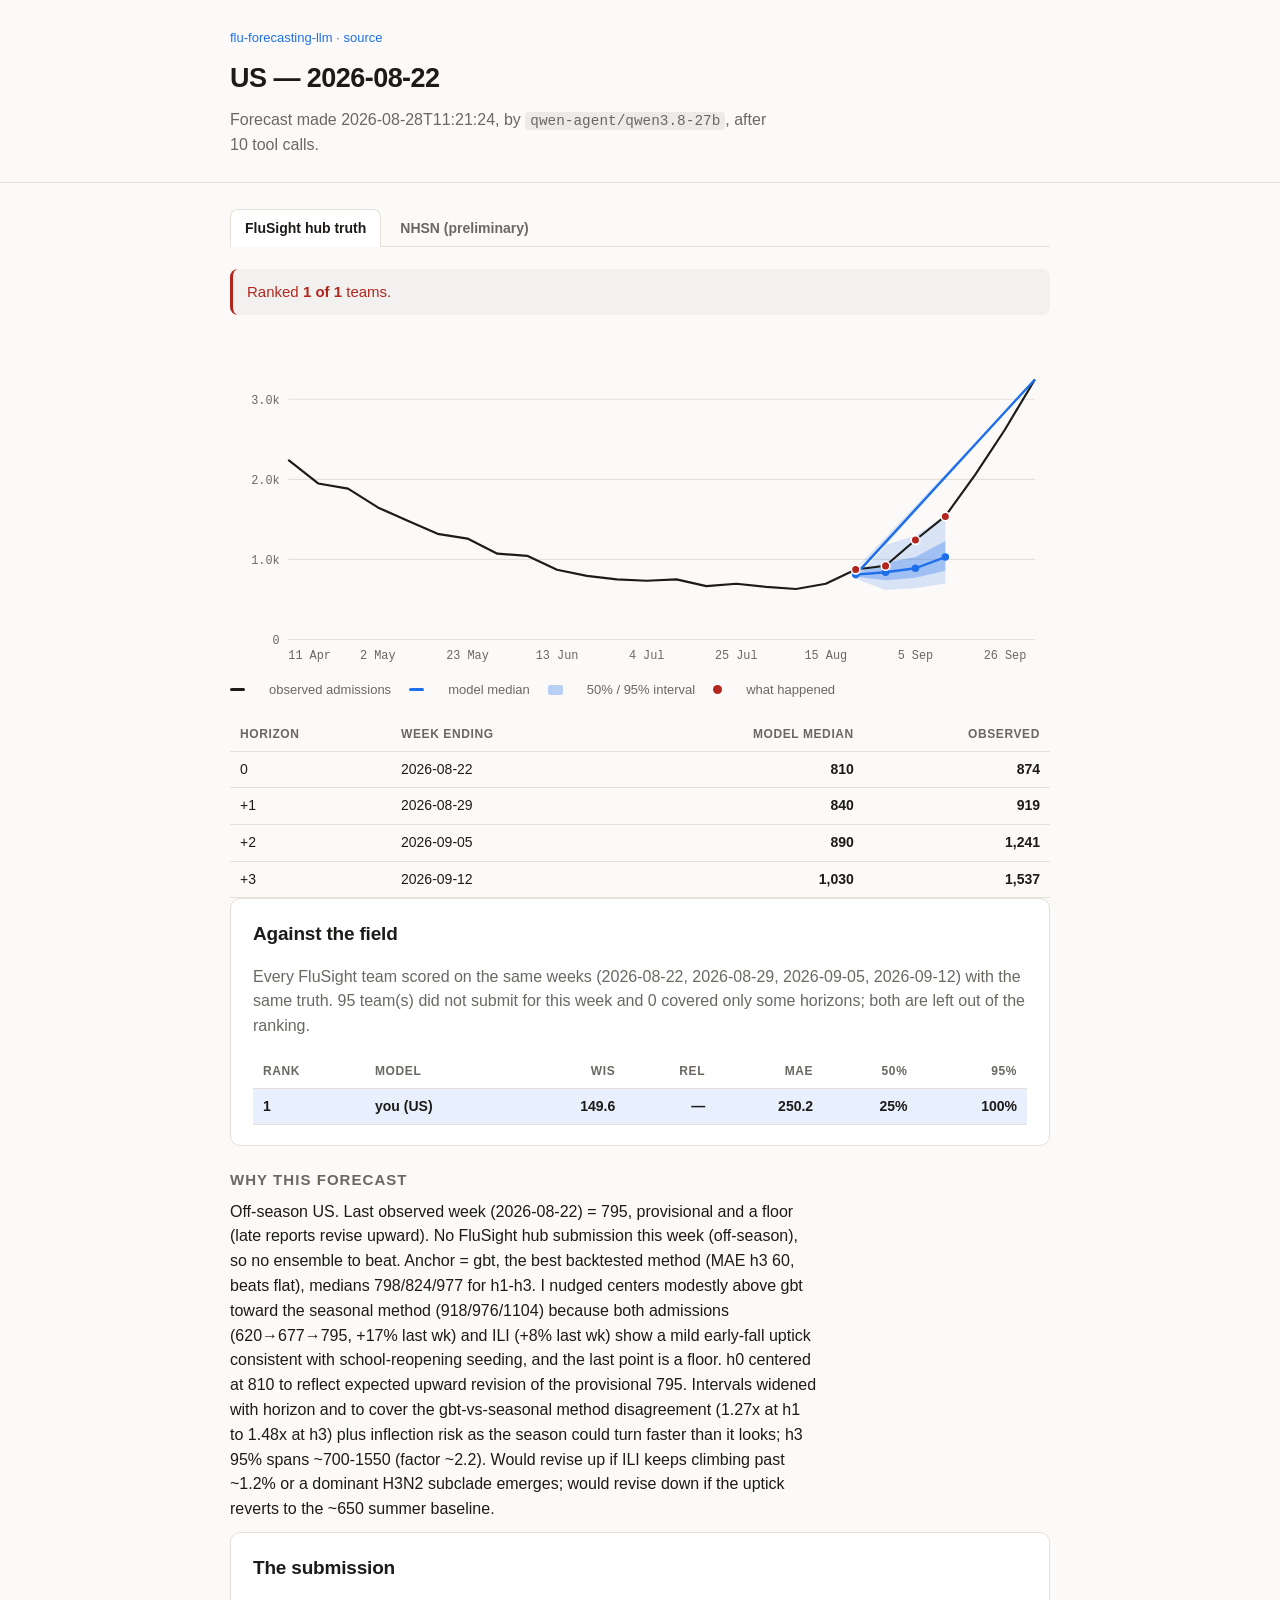
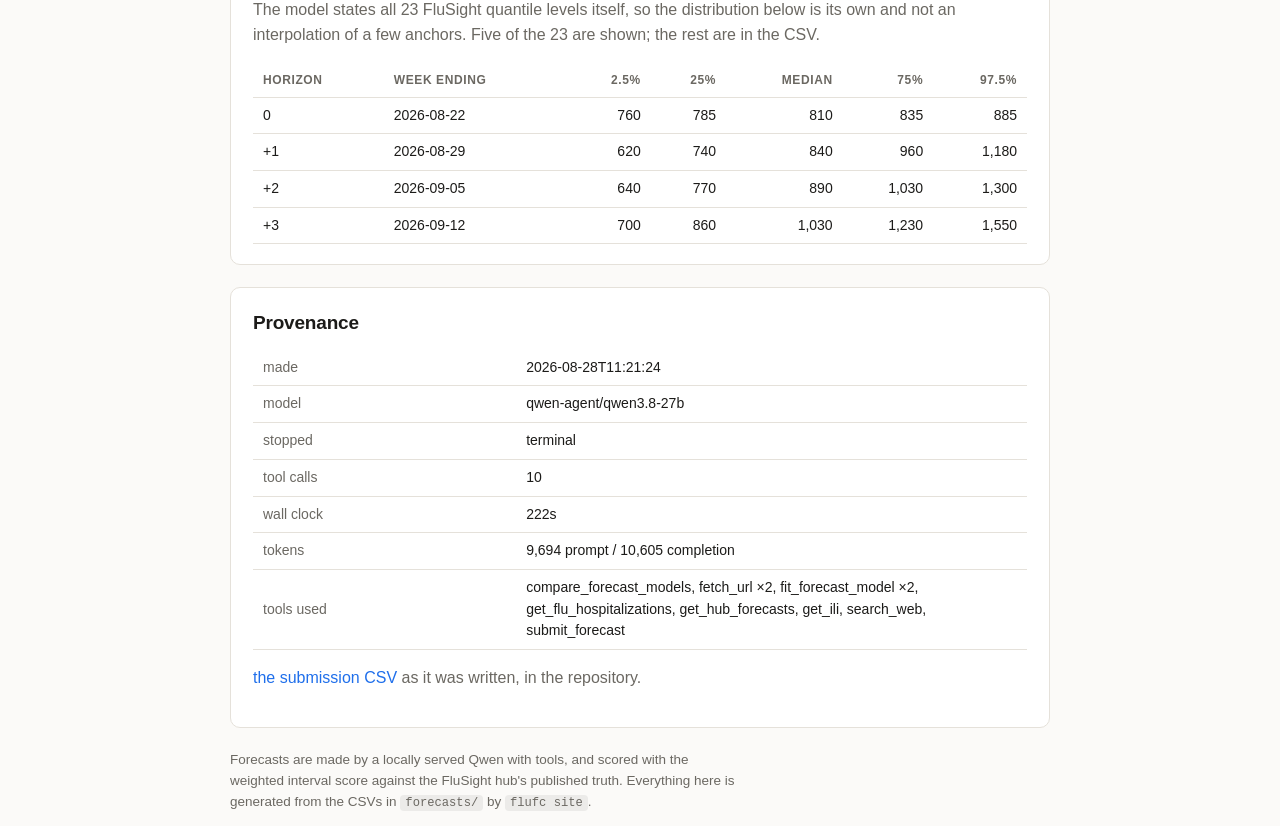
==== docs/f/2026-08-22-US.html @ da2597a7 "site: refresh standings 2026-10-07" ====
<!doctype html>
<html lang="en">
<head>
<meta charset="utf-8">
<meta name="viewport" content="width=device-width, initial-scale=1">
<title>US - 2026-08-22 &middot; flu forecasts</title>
<link rel="stylesheet" href="../style.css">
<script>
document.documentElement.classList.add("js");
document.addEventListener("DOMContentLoaded", function () {
  var KEY = "flufc-source", names = ["hub", "nhsn"];
  function show(name) {
    if (names.indexOf(name) < 0) name = "hub";
    document.querySelectorAll("[data-pane]").forEach(function (el) {
      el.classList.toggle("on", el.dataset.pane === name);
    });
    document.querySelectorAll("[data-tab]").forEach(function (el) {
      var on = el.dataset.tab === name;
      el.classList.toggle("on", on);
      el.setAttribute("aria-selected", on);
    });
    try { localStorage.setItem(KEY, name); } catch (e) {}
    document.querySelectorAll("a[href^='f/'], a[href^='../index.html']")
      .forEach(function (a) { a.hash = name; });
  }
  var saved = null;
  try { saved = localStorage.getItem(KEY); } catch (e) {}
  show(location.hash.slice(1) || saved);
  document.querySelectorAll("[data-tab]").forEach(function (el) {
    el.addEventListener("click", function (ev) {
      ev.preventDefault();
      history.replaceState(null, "", "#" + el.dataset.tab);
      show(el.dataset.tab);
    });
  });
});
</script>
</head>
<body>
<header class="top">
  <div class="wrap">
    <p class="crumb"><a href="../index.html">flu-forecasting-llm</a>
       &middot; <a href="https://github.com/chasehmathis/flu-forecasting-llm">source</a></p>
    <h1>US &mdash; 2026-08-22</h1>
    <p class="lede">Forecast made 2026-08-28T11:21:24, by <code>qwen-agent/qwen3.8-27b</code>, after 10 tool calls.</p>
  </div>
</header>
<main class="wrap">

<nav class="tabs" role="tablist">
  <a class="tab" role="tab" href="#hub" data-tab="hub">FluSight hub truth</a>
  <a class="tab" role="tab" href="#nhsn" data-tab="nhsn">NHSN (preliminary)</a>
</nav>
<div class="pane" id="pane-hub" data-pane="hub"><p class="status bad">Ranked <b>1 of 1</b> teams.</p>
<svg viewBox="0 0 760 320" class="chart" role="img" aria-label="US forecast from 2026-08-22">
<line class="grid" x1="54" y1="286.0" x2="746" y2="286.0"/>
<text class="axis" x="46" y="290.0" text-anchor="end">0</text>
<line class="grid" x1="54" y1="211.7" x2="746" y2="211.7"/>
<text class="axis" x="46" y="215.7" text-anchor="end">1.0k</text>
<line class="grid" x1="54" y1="137.5" x2="746" y2="137.5"/>
<text class="axis" x="46" y="141.5" text-anchor="end">2.0k</text>
<line class="grid" x1="54" y1="63.2" x2="746" y2="63.2"/>
<text class="axis" x="46" y="67.2" text-anchor="end">3.0k</text>
<line class="grid" x1="54" y1="-11.1" x2="746" y2="-11.1"/>
<text class="axis" x="46" y="-7.1" text-anchor="end">4.0k</text>
<text class="axis" x="54.0" y="304.0" text-anchor="start">11 Apr</text>
<text class="axis" x="137.0" y="304.0" text-anchor="middle">2 May</text>
<text class="axis" x="220.1" y="304.0" text-anchor="middle">23 May</text>
<text class="axis" x="303.1" y="304.0" text-anchor="middle">13 Jun</text>
<text class="axis" x="386.2" y="304.0" text-anchor="middle">4 Jul</text>
<text class="axis" x="469.2" y="304.0" text-anchor="middle">25 Jul</text>
<text class="axis" x="552.2" y="304.0" text-anchor="middle">15 Aug</text>
<text class="axis" x="635.3" y="304.0" text-anchor="middle">5 Sep</text>
<text class="axis" x="718.3" y="304.0" text-anchor="middle">26 Sep</text>
<polygon class="band-95" points="746.0,44.9 579.9,220.3 607.6,198.4 635.3,189.5 663.0,170.9 663.0,234.0 635.3,238.5 607.6,240.0 579.9,229.6 746.0,44.9"/>
<polygon class="band-50" points="746.0,44.9 579.9,224.0 607.6,214.7 635.3,209.5 663.0,194.7 663.0,222.1 635.3,228.8 607.6,231.0 579.9,227.7 746.0,44.9"/>
<polyline class="line-history" fill="none" points="54.0,119.5 81.7,141.3 109.4,146.1 137.0,163.5 164.7,175.9 192.4,188.0 220.1,192.4 247.8,206.4 275.4,208.4 303.1,221.3 330.8,227.0 358.5,230.2 386.2,231.5 413.8,230.2 441.5,236.5 469.2,234.3 496.9,237.2 524.6,239.1 552.2,234.3 579.9,221.1 607.6,217.6 635.3,193.7 663.0,171.6 690.6,133.3 718.3,91.3 746.0,44.9"/>
<polyline class="line-median" fill="none" points="746.0,44.9 579.9,225.8 607.6,223.6 635.3,219.9 663.0,209.5"/>
<circle class="dot-median" cx="579.9" cy="225.8" r="3.5"/>
<circle class="dot-median" cx="607.6" cy="223.6" r="3.5"/>
<circle class="dot-median" cx="635.3" cy="219.9" r="3.5"/>
<circle class="dot-median" cx="663.0" cy="209.5" r="3.5"/>
<circle class="dot-observed" cx="579.9" cy="221.1" r="4"/>
<circle class="dot-observed" cx="607.6" cy="217.7" r="4"/>
<circle class="dot-observed" cx="635.3" cy="193.8" r="4"/>
<circle class="dot-observed" cx="663.0" cy="171.9" r="4"/>
</svg>
<p class="legend"><span class="key k-history"></span>observed admissions <span class="key k-median"></span>model median <span class="key k-band"></span>50% / 95% interval <span class="key k-truth"></span>what happened</p>
<div class="scroll"><table class="grid"><thead><tr><th>horizon</th><th>week ending</th><th>model median</th><th>observed</th></tr></thead><tbody><tr><td>0</td><td>2026-08-22</td><td><b>810</b></td><td><b>874</b></td></tr><tr><td>+1</td><td>2026-08-29</td><td><b>840</b></td><td><b>919</b></td></tr><tr><td>+2</td><td>2026-09-05</td><td><b>890</b></td><td><b>1,241</b></td></tr><tr><td>+3</td><td>2026-09-12</td><td><b>1,030</b></td><td><b>1,537</b></td></tr></tbody></table></div>

<section class="card">
  <div class="card-head"><h2>Against the field</h2></div>
  <p class="muted">Every FluSight team scored on the same weeks
     (2026-08-22, 2026-08-29, 2026-09-05, 2026-09-12) with the same truth. 95 team(s) did not submit for this week and 0 covered only some horizons; both are left out of the ranking.</p>
  <div class="scroll"><table class="grid board">
    <thead><tr><th>rank</th><th>model</th><th>WIS</th><th>rel</th>
      <th>MAE</th><th>50%</th><th>95%</th></tr></thead>
    <tbody><tr class="you"><td>1</td><td>you (US)</td><td>149.6</td><td>&mdash;</td><td>250.2</td><td>25%</td><td>100%</td></tr></tbody>
  </table></div>
</section></div>
<div class="pane" id="pane-nhsn" data-pane="nhsn">
<p class="status pending">Testing numbers. Scored against the latest NHSN
   release, published through <b>2026-10-03</b>, which the
   CDC still revises for recent weeks. Out of season there is no FluSight field
   to rank against, so &ldquo;vs. flat&rdquo; is a flat baseline built here
   from the last NHSN week before each reference date &mdash; not
   FluSight-baseline. The hub tab is the official record.</p>
<p class="status good"><b>4 of 4</b> horizons have NHSN data &middot; WIS <b>150.8</b> &middot; <b>0.64x</b> the flat baseline's WIS (better) &middot; 95% interval coverage 100%.</p>
<svg viewBox="0 0 760 320" class="chart" role="img" aria-label="US forecast from 2026-08-22">
<line class="grid" x1="54" y1="286.0" x2="746" y2="286.0"/>
<text class="axis" x="46" y="290.0" text-anchor="end">0</text>
<line class="grid" x1="54" y1="211.7" x2="746" y2="211.7"/>
<text class="axis" x="46" y="215.7" text-anchor="end">1.0k</text>
<line class="grid" x1="54" y1="137.5" x2="746" y2="137.5"/>
<text class="axis" x="46" y="141.5" text-anchor="end">2.0k</text>
<line class="grid" x1="54" y1="63.2" x2="746" y2="63.2"/>
<text class="axis" x="46" y="67.2" text-anchor="end">3.0k</text>
<line class="grid" x1="54" y1="-11.1" x2="746" y2="-11.1"/>
<text class="axis" x="46" y="-7.1" text-anchor="end">4.0k</text>
<text class="axis" x="54.0" y="304.0" text-anchor="start">11 Apr</text>
<text class="axis" x="137.0" y="304.0" text-anchor="middle">2 May</text>
<text class="axis" x="220.1" y="304.0" text-anchor="middle">23 May</text>
<text class="axis" x="303.1" y="304.0" text-anchor="middle">13 Jun</text>
<text class="axis" x="386.2" y="304.0" text-anchor="middle">4 Jul</text>
<text class="axis" x="469.2" y="304.0" text-anchor="middle">25 Jul</text>
<text class="axis" x="552.2" y="304.0" text-anchor="middle">15 Aug</text>
<text class="axis" x="635.3" y="304.0" text-anchor="middle">5 Sep</text>
<text class="axis" x="718.3" y="304.0" text-anchor="middle">26 Sep</text>
<polygon class="band-95" points="746.0,44.9 579.9,220.3 607.6,198.4 635.3,189.5 663.0,170.9 663.0,234.0 635.3,238.5 607.6,240.0 579.9,229.6 746.0,44.9"/>
<polygon class="band-50" points="746.0,44.9 579.9,224.0 607.6,214.7 635.3,209.5 663.0,194.7 663.0,222.1 635.3,228.8 607.6,231.0 579.9,227.7 746.0,44.9"/>
<polyline class="line-history" fill="none" points="54.0,119.5 81.7,141.3 109.4,146.1 137.0,163.5 164.7,175.9 192.4,188.0 220.1,192.4 247.8,206.4 275.4,208.4 303.1,221.3 330.8,227.0 358.5,230.2 386.2,231.5 413.8,230.2 441.5,236.5 469.2,234.3 496.9,237.2 524.6,239.1 552.2,234.3 579.9,221.1 607.6,217.6 635.3,193.7 663.0,171.6 690.6,133.3 718.3,91.3 746.0,44.9"/>
<polyline class="line-median" fill="none" points="746.0,44.9 579.9,225.8 607.6,223.6 635.3,219.9 663.0,209.5"/>
<circle class="dot-median" cx="579.9" cy="225.8" r="3.5"/>
<circle class="dot-median" cx="607.6" cy="223.6" r="3.5"/>
<circle class="dot-median" cx="635.3" cy="219.9" r="3.5"/>
<circle class="dot-median" cx="663.0" cy="209.5" r="3.5"/>
<circle class="dot-observed" cx="579.9" cy="221.1" r="4"/>
<circle class="dot-observed" cx="607.6" cy="217.6" r="4"/>
<circle class="dot-observed" cx="635.3" cy="193.7" r="4"/>
<circle class="dot-observed" cx="663.0" cy="171.6" r="4"/>
</svg>
<p class="legend"><span class="key k-history"></span>observed admissions <span class="key k-median"></span>model median <span class="key k-band"></span>50% / 95% interval <span class="key k-truth"></span>what happened</p>
<div class="scroll"><table class="grid"><thead><tr><th>horizon</th><th>week ending</th><th>model median</th><th>NHSN</th><th>WIS</th><th>abs error</th><th>in 50%</th><th>in 95%</th></tr></thead><tbody><tr><td>0</td><td>2026-08-22</td><td><b>810</b></td><td><b>874</b></td><td>38.3</td><td>64</td><td><span class="bad">no</span></td><td><span class="good">yes</span></td></tr><tr><td>+1</td><td>2026-08-29</td><td><b>840</b></td><td><b>921</b></td><td>46.3</td><td>81</td><td><span class="good">yes</span></td><td><span class="good">yes</span></td></tr><tr><td>+2</td><td>2026-09-05</td><td><b>890</b></td><td><b>1,243</b></td><td>208.5</td><td>353</td><td><span class="bad">no</span></td><td><span class="good">yes</span></td></tr><tr><td>+3</td><td>2026-09-12</td><td><b>1,030</b></td><td><b>1,540</b></td><td>310.2</td><td>510</td><td><span class="bad">no</span></td><td><span class="good">yes</span></td></tr></tbody></table></div></div>
<div class="why"><h3>Why this forecast</h3><p>Off-season US. Last observed week (2026-08-22) = 795, provisional and a floor (late reports revise upward). No FluSight hub submission this week (off-season), so no ensemble to beat. Anchor = gbt, the best backtested method (MAE h3 60, beats flat), medians 798/824/977 for h1-h3. I nudged centers modestly above gbt toward the seasonal method (918/976/1104) because both admissions (620→677→795, +17% last wk) and ILI (+8% last wk) show a mild early-fall uptick consistent with school-reopening seeding, and the last point is a floor. h0 centered at 810 to reflect expected upward revision of the provisional 795. Intervals widened with horizon and to cover the gbt-vs-seasonal method disagreement (1.27x at h1 to 1.48x at h3) plus inflection risk as the season could turn faster than it looks; h3 95% spans ~700-1550 (factor ~2.2). Would revise up if ILI keeps climbing past ~1.2% or a dominant H3N2 subclade emerges; would revise down if the uptick reverts to the ~650 summer baseline.</p></div>

<section class="card">
  <div class="card-head"><h2>The submission</h2></div>
  <p class="muted">The model states all 23 FluSight quantile levels itself, so
     the distribution below is its own and not an interpolation of a few
     anchors. Five of the 23 are shown; the rest are in the CSV.</p>
  <div class="scroll"><table class="grid">
    <thead><tr><th>horizon</th><th>week ending</th><th>2.5%</th><th>25%</th><th>median</th><th>75%</th><th>97.5%</th></tr></thead><tbody><tr><td>0</td><td>2026-08-22</td><td>760</td><td>785</td><td>810</td><td>835</td><td>885</td></tr><tr><td>+1</td><td>2026-08-29</td><td>620</td><td>740</td><td>840</td><td>960</td><td>1,180</td></tr><tr><td>+2</td><td>2026-09-05</td><td>640</td><td>770</td><td>890</td><td>1,030</td><td>1,300</td></tr><tr><td>+3</td><td>2026-09-12</td><td>700</td><td>860</td><td>1,030</td><td>1,230</td><td>1,550</td></tr></tbody>
  </table></div>
</section>

<section class="card">
  <div class="card-head"><h2>Provenance</h2></div>
  <table class="grid meta"><tbody><tr><th>made</th><td>2026-08-28T11:21:24</td></tr><tr><th>model</th><td>qwen-agent/qwen3.8-27b</td></tr><tr><th>stopped</th><td>terminal</td></tr><tr><th>tool calls</th><td>10</td></tr><tr><th>wall clock</th><td>222s</td></tr><tr><th>tokens</th><td>9,694 prompt / 10,605 completion</td></tr><tr><th>tools used</th><td>compare_forecast_models, fetch_url &times;2, fit_forecast_model &times;2, get_flu_hospitalizations, get_hub_forecasts, get_ili, search_web, submit_forecast</td></tr></tbody></table>
  <p class="muted"><a href="https://github.com/chasehmathis/flu-forecasting-llm/blob/main/forecasts/2026-08-22/US.csv">the submission CSV</a> as it was
     written, in the repository.</p>
</section>
</main>
<footer class="wrap">
  <p class="muted">Forecasts are made by a locally served Qwen with tools, and
     scored with the weighted interval score against the FluSight hub's
     published truth. Everything here is generated from the CSVs in
     <code>forecasts/</code> by <code>flufc site</code>.</p>
</footer>
</body>
</html>
---- docs/style.css ----
:root {
  --bg: #fbfaf8; --panel: #ffffff; --ink: #1c1b19; --muted: #6b6862;
  --line: #e5e1da; --accent: #1f6feb; --band: rgba(31,111,235,0.16);
  --band-in: rgba(31,111,235,0.30); --good: #17794b; --bad: #b3261e;
  --other0: #b06f00; --other1: #7a56c2;
}
@media (prefers-color-scheme: dark) {
  :root {
    --bg: #14151a; --panel: #1c1e25; --ink: #e9e7e2; --muted: #9b978f;
    --line: #2d3038; --accent: #6aa3ff; --band: rgba(106,163,255,0.18);
    --band-in: rgba(106,163,255,0.34); --good: #4ec98a; --bad: #ff8a80;
    --other0: #e0a33c; --other1: #b39ce8;
  }
}
* { box-sizing: border-box; }
body {
  margin: 0; background: var(--bg); color: var(--ink);
  font: 16px/1.55 -apple-system, BlinkMacSystemFont, "Segoe UI", Inter,
        "Helvetica Neue", Arial, sans-serif;
  -webkit-font-smoothing: antialiased;
}
.wrap { max-width: 860px; margin: 0 auto; padding: 0 20px; }
.top { border-bottom: 1px solid var(--line); padding: 28px 0 24px;
       margin-bottom: 26px; }
.crumb { margin: 0 0 10px; font-size: 13px; color: var(--muted); }
a { color: var(--accent); text-decoration: none; }
a:hover { text-decoration: underline; }
h1 { margin: 0 0 8px; font-size: 27px; letter-spacing: -0.02em; }
h2 { margin: 0; font-size: 19px; letter-spacing: -0.01em; }
h3 { margin: 22px 0 8px; font-size: 15px; text-transform: uppercase;
     letter-spacing: 0.07em; color: var(--muted); }
.lede { margin: 0; color: var(--muted); max-width: 62ch; }
.card {
  background: var(--panel); border: 1px solid var(--line); border-radius: 10px;
  padding: 20px 22px; margin-bottom: 22px;
}
.card-head { display: flex; align-items: baseline; justify-content: space-between;
             gap: 12px; margin-bottom: 12px; }
.card-head .muted { font-weight: 400; font-size: 15px; }
.more { font-size: 14px; white-space: nowrap; }
.tag { font-size: 11px; font-weight: 600; text-transform: uppercase;
       letter-spacing: 0.07em; color: var(--muted); border: 1px solid var(--line);
       border-radius: 999px; padding: 2px 9px; vertical-align: 2px;
       white-space: nowrap; }
.muted { color: var(--muted); }
.good { color: var(--good); }
.bad { color: var(--bad); }
.status {
  margin: 0 0 16px; padding: 11px 14px; border-radius: 8px;
  border-left: 3px solid var(--muted); background: rgba(127,127,127,0.07);
  font-size: 15px;
}
.status.good { border-left-color: var(--good); }
.status.bad { border-left-color: var(--bad); }
.status.pending { border-left-color: var(--muted); }
.strip {
  display: grid; grid-template-columns: repeat(auto-fit, minmax(128px, 1fr));
  gap: 1px; background: var(--line); border: 1px solid var(--line);
  border-radius: 10px; overflow: hidden; margin-bottom: 22px;
}
.stat { background: var(--panel); padding: 14px 16px; }
.stat b { display: block; font-size: 22px; letter-spacing: -0.02em; }
.stat span { font-size: 12.5px; color: var(--muted); }
.chart { width: 100%; height: auto; display: block; margin: 6px 0 4px; }
.grid, .grid-strong { stroke: var(--line); stroke-width: 1; }
.grid-strong { stroke: var(--muted); stroke-dasharray: 3 3; }
.axis { fill: var(--muted); font-size: 11px;
        font-family: ui-monospace, SFMono-Regular, Menlo, monospace; }
.band-95 { fill: var(--band); }
.band-50 { fill: var(--band-in); }
.line-history { fill: none; stroke: var(--ink); stroke-width: 2;
                stroke-linejoin: round; }
.line-median { fill: none; stroke: var(--accent); stroke-width: 2.2;
               stroke-linejoin: round; }
.dot-median { fill: var(--accent); }
.dot-observed { fill: var(--bad); stroke: var(--panel); stroke-width: 1.5; }
.line-other { fill: none; stroke-width: 1.8; stroke-dasharray: 5 4; }
.other-0 { stroke: var(--other0); }
.other-1 { stroke: var(--other1); }
.bar-good { fill: var(--good); }
.bar-bad { fill: var(--bad); }
.legend { display: flex; flex-wrap: wrap; gap: 4px 18px; font-size: 13px;
          color: var(--muted); margin: 2px 0 18px; align-items: center; }
.key { display: inline-block; width: 15px; height: 3px; margin-right: 6px;
       vertical-align: middle; border-radius: 2px; }
.k-history { background: var(--ink); }
.k-median { background: var(--accent); }
.k-band { background: var(--band-in); height: 10px; border-radius: 2px; }
.k-truth { background: var(--bad); height: 9px; width: 9px;
           border-radius: 50%; }
.k-other.other-0 { background: var(--other0); }
.k-other.other-1 { background: var(--other1); }
.scroll { overflow-x: auto; margin: 4px -4px 0; padding: 0 4px; }
table.grid { border-collapse: collapse; width: 100%; font-size: 14px;
             font-variant-numeric: tabular-nums; }
table.grid th, table.grid td { text-align: right; padding: 7px 10px;
                               border-bottom: 1px solid var(--line);
                               white-space: nowrap; }
table.grid th:first-child, table.grid td:first-child,
table.grid th:nth-child(2), table.grid td:nth-child(2) { text-align: left; }
table.grid thead th { font-size: 12px; text-transform: uppercase;
                      letter-spacing: 0.05em; color: var(--muted);
                      font-weight: 600; }
table.board tbody tr.you { background: rgba(31,111,235,0.10);
                           font-weight: 600; }
table.board tbody tr.hub td { color: var(--muted); }
table.meta th { text-align: left; color: var(--muted); font-weight: 500;
                width: 34%; }
table.meta td { text-align: left; white-space: normal; }
.why p { margin: 0 0 10px; max-width: 66ch; }
.note p { max-width: 68ch; font-size: 15px; }
code { font-family: ui-monospace, SFMono-Regular, Menlo, monospace;
       font-size: 0.9em; background: rgba(127,127,127,0.12);
       padding: 1px 5px; border-radius: 4px; }
footer { padding: 8px 20px 48px; }
footer p { max-width: 68ch; font-size: 13.5px; }
.tabs { display: flex; gap: 4px; border-bottom: 1px solid var(--line);
        margin: 0 0 22px; }
.tab { padding: 8px 14px; border: 1px solid transparent; border-bottom: 0;
       border-radius: 8px 8px 0 0; color: var(--muted); font-size: 14px;
       font-weight: 600; margin-bottom: -1px; }
.tab:hover { text-decoration: none; color: var(--ink); }
.tab.on { background: var(--panel); border-color: var(--line);
          color: var(--ink); }
html:not(.js) .tabs { display: none; }
html.js .pane:not(.on) { display: none; }
@media (max-width: 620px) {
  .card { padding: 16px; } h1 { font-size: 23px; }
  .card-head { flex-direction: column; gap: 4px; }
}
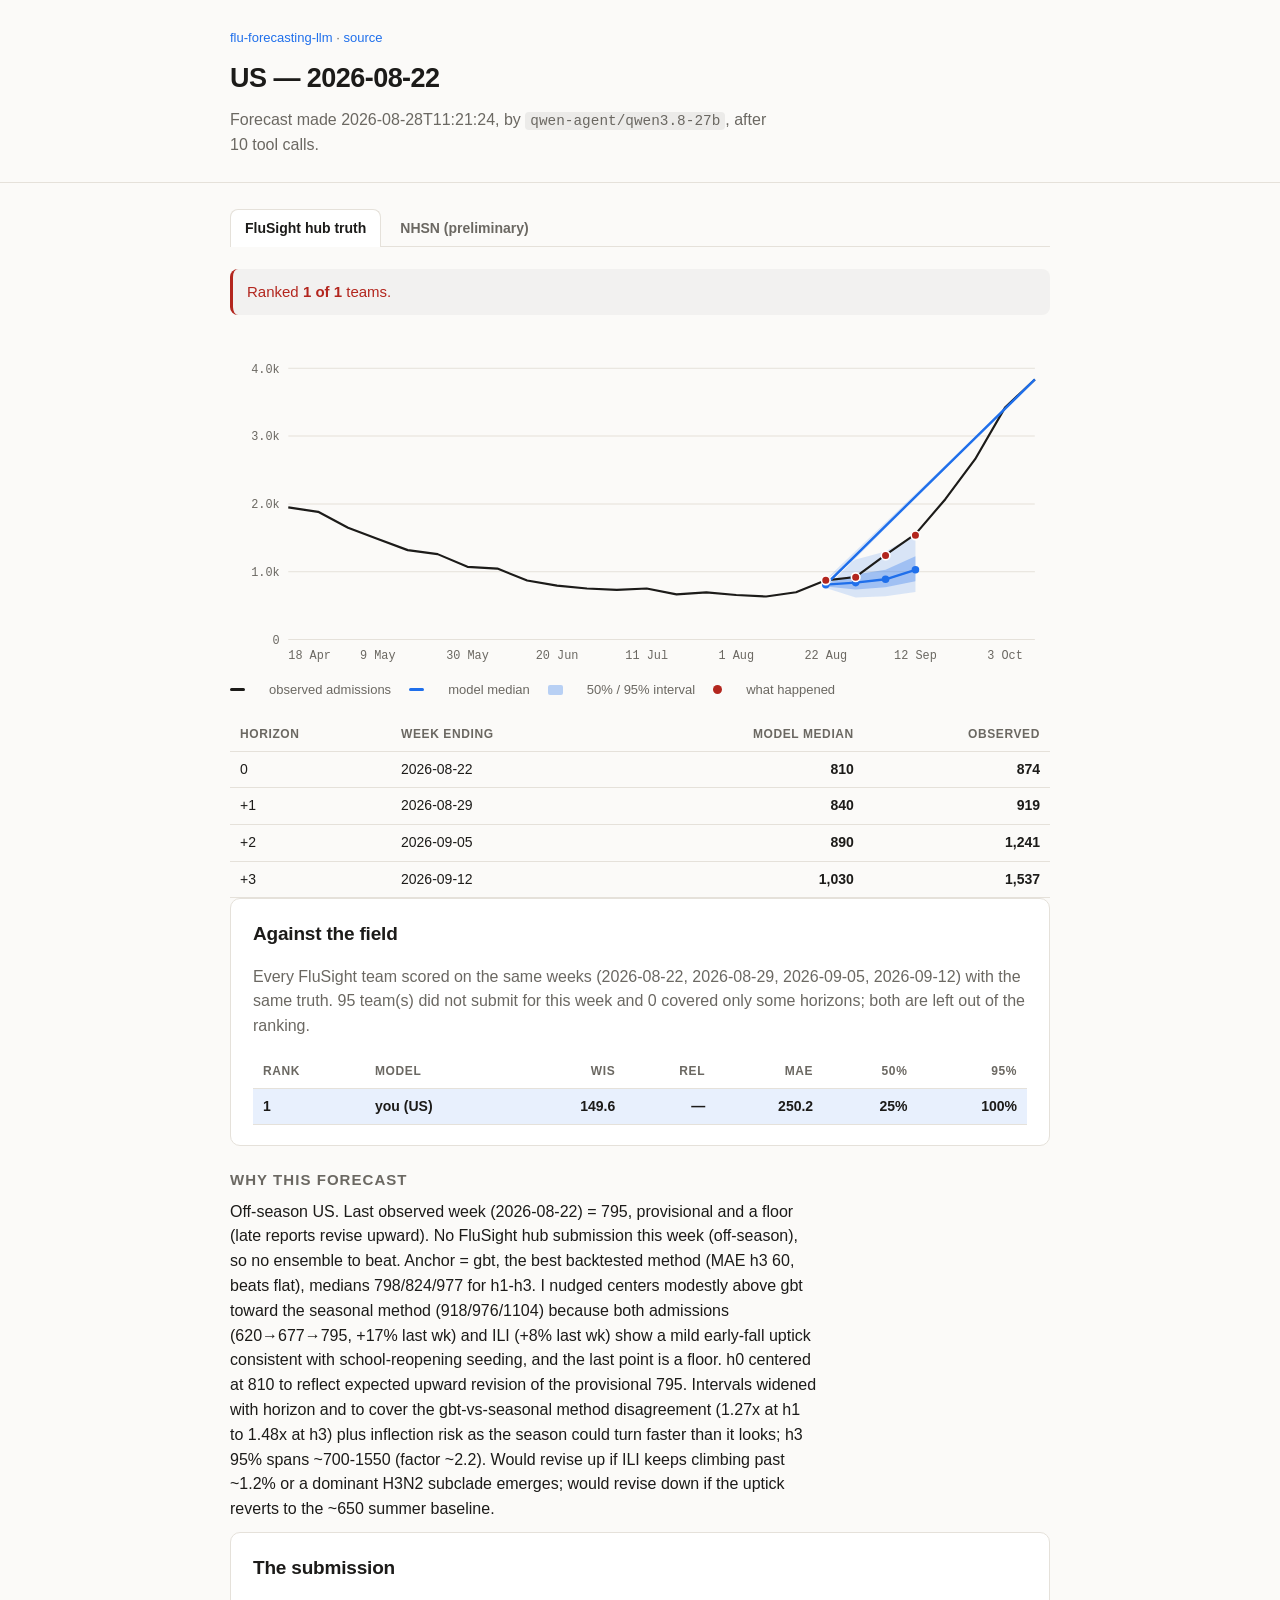
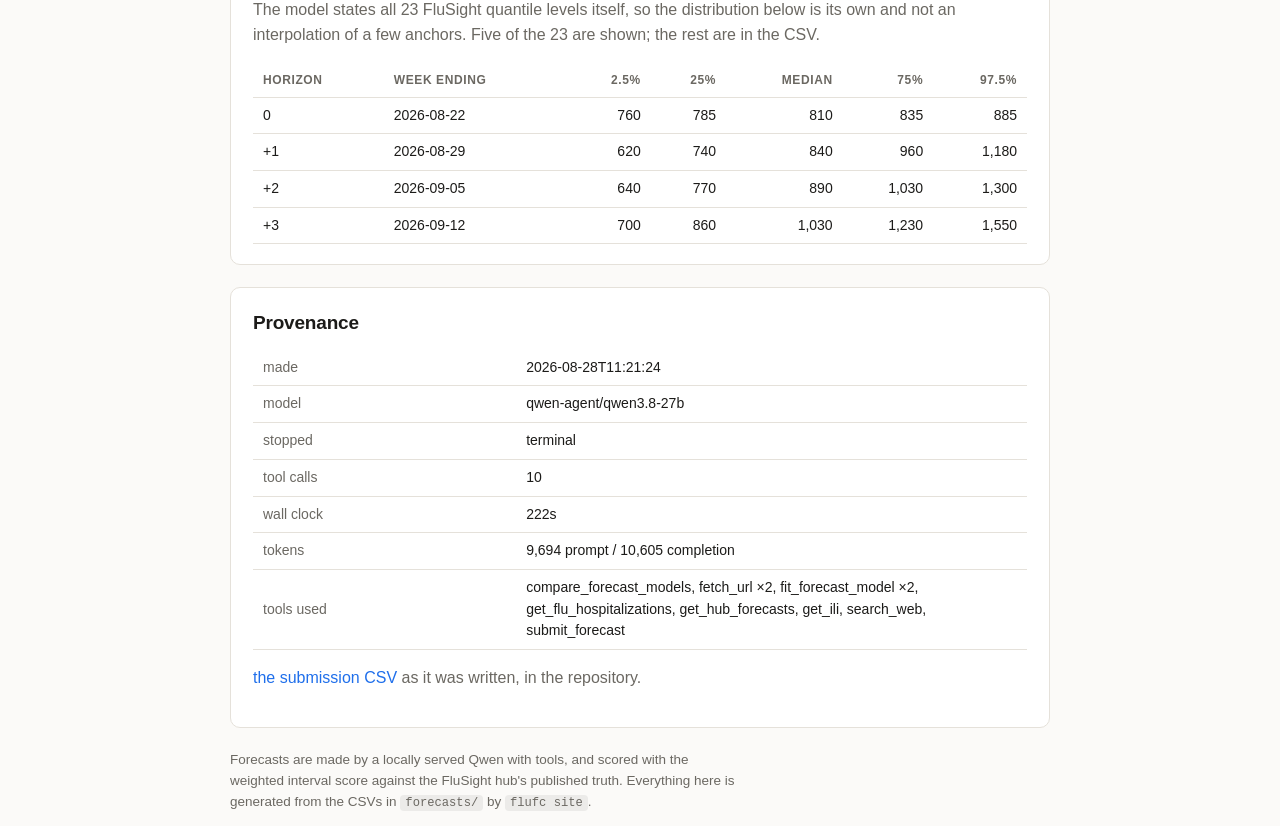
==== commit 2871c649: "forecasts: site rebuild Made by scripts/weekly.sh on gandalf at 20261014-080001." ====
--- a/docs/f/2026-08-22-US.html
+++ b/docs/f/2026-08-22-US.html
@@ -55,35 +55,35 @@
 <svg viewBox="0 0 760 320" class="chart" role="img" aria-label="US forecast from 2026-08-22">
 <line class="grid" x1="54" y1="286.0" x2="746" y2="286.0"/>
 <text class="axis" x="46" y="290.0" text-anchor="end">0</text>
-<line class="grid" x1="54" y1="211.7" x2="746" y2="211.7"/>
-<text class="axis" x="46" y="215.7" text-anchor="end">1.0k</text>
-<line class="grid" x1="54" y1="137.5" x2="746" y2="137.5"/>
-<text class="axis" x="46" y="141.5" text-anchor="end">2.0k</text>
-<line class="grid" x1="54" y1="63.2" x2="746" y2="63.2"/>
-<text class="axis" x="46" y="67.2" text-anchor="end">3.0k</text>
-<line class="grid" x1="54" y1="-11.1" x2="746" y2="-11.1"/>
-<text class="axis" x="46" y="-7.1" text-anchor="end">4.0k</text>
-<text class="axis" x="54.0" y="304.0" text-anchor="start">11 Apr</text>
-<text class="axis" x="137.0" y="304.0" text-anchor="middle">2 May</text>
-<text class="axis" x="220.1" y="304.0" text-anchor="middle">23 May</text>
-<text class="axis" x="303.1" y="304.0" text-anchor="middle">13 Jun</text>
-<text class="axis" x="386.2" y="304.0" text-anchor="middle">4 Jul</text>
-<text class="axis" x="469.2" y="304.0" text-anchor="middle">25 Jul</text>
-<text class="axis" x="552.2" y="304.0" text-anchor="middle">15 Aug</text>
-<text class="axis" x="635.3" y="304.0" text-anchor="middle">5 Sep</text>
-<text class="axis" x="718.3" y="304.0" text-anchor="middle">26 Sep</text>
-<polygon class="band-95" points="746.0,44.9 579.9,220.3 607.6,198.4 635.3,189.5 663.0,170.9 663.0,234.0 635.3,238.5 607.6,240.0 579.9,229.6 746.0,44.9"/>
-<polygon class="band-50" points="746.0,44.9 579.9,224.0 607.6,214.7 635.3,209.5 663.0,194.7 663.0,222.1 635.3,228.8 607.6,231.0 579.9,227.7 746.0,44.9"/>
-<polyline class="line-history" fill="none" points="54.0,119.5 81.7,141.3 109.4,146.1 137.0,163.5 164.7,175.9 192.4,188.0 220.1,192.4 247.8,206.4 275.4,208.4 303.1,221.3 330.8,227.0 358.5,230.2 386.2,231.5 413.8,230.2 441.5,236.5 469.2,234.3 496.9,237.2 524.6,239.1 552.2,234.3 579.9,221.1 607.6,217.6 635.3,193.7 663.0,171.6 690.6,133.3 718.3,91.3 746.0,44.9"/>
-<polyline class="line-median" fill="none" points="746.0,44.9 579.9,225.8 607.6,223.6 635.3,219.9 663.0,209.5"/>
-<circle class="dot-median" cx="579.9" cy="225.8" r="3.5"/>
-<circle class="dot-median" cx="607.6" cy="223.6" r="3.5"/>
-<circle class="dot-median" cx="635.3" cy="219.9" r="3.5"/>
-<circle class="dot-median" cx="663.0" cy="209.5" r="3.5"/>
-<circle class="dot-observed" cx="579.9" cy="221.1" r="4"/>
-<circle class="dot-observed" cx="607.6" cy="217.7" r="4"/>
-<circle class="dot-observed" cx="635.3" cy="193.8" r="4"/>
-<circle class="dot-observed" cx="663.0" cy="171.9" r="4"/>
+<line class="grid" x1="54" y1="223.1" x2="746" y2="223.1"/>
+<text class="axis" x="46" y="227.1" text-anchor="end">1.0k</text>
+<line class="grid" x1="54" y1="160.3" x2="746" y2="160.3"/>
+<text class="axis" x="46" y="164.3" text-anchor="end">2.0k</text>
+<line class="grid" x1="54" y1="97.4" x2="746" y2="97.4"/>
+<text class="axis" x="46" y="101.4" text-anchor="end">3.0k</text>
+<line class="grid" x1="54" y1="34.6" x2="746" y2="34.6"/>
+<text class="axis" x="46" y="38.6" text-anchor="end">4.0k</text>
+<text class="axis" x="54.0" y="304.0" text-anchor="start">18 Apr</text>
+<text class="axis" x="137.0" y="304.0" text-anchor="middle">9 May</text>
+<text class="axis" x="220.1" y="304.0" text-anchor="middle">30 May</text>
+<text class="axis" x="303.1" y="304.0" text-anchor="middle">20 Jun</text>
+<text class="axis" x="386.2" y="304.0" text-anchor="middle">11 Jul</text>
+<text class="axis" x="469.2" y="304.0" text-anchor="middle">1 Aug</text>
+<text class="axis" x="552.2" y="304.0" text-anchor="middle">22 Aug</text>
+<text class="axis" x="635.3" y="304.0" text-anchor="middle">12 Sep</text>
+<text class="axis" x="718.3" y="304.0" text-anchor="middle">3 Oct</text>
+<polygon class="band-95" points="746.0,44.9 552.2,230.4 579.9,211.8 607.6,204.3 635.3,188.6 635.3,242.0 607.6,245.8 579.9,247.0 552.2,238.2 746.0,44.9"/>
+<polygon class="band-50" points="746.0,44.9 552.2,233.5 579.9,225.7 607.6,221.3 635.3,208.7 635.3,231.9 607.6,237.6 579.9,239.5 552.2,236.7 746.0,44.9"/>
+<polyline class="line-history" fill="none" points="54.0,163.5 81.7,167.6 109.4,182.3 137.0,192.8 164.7,203.1 192.4,206.8 220.1,218.6 247.8,220.2 275.4,231.2 303.1,236.0 330.8,238.7 358.5,239.9 386.2,238.7 413.8,244.1 441.5,242.2 469.2,244.7 496.9,246.1 524.6,242.1 552.2,231.1 579.9,228.0 607.6,207.6 635.3,188.3 663.0,155.9 690.6,118.8 718.3,71.0 746.0,44.9"/>
+<polyline class="line-median" fill="none" points="746.0,44.9 552.2,235.1 579.9,233.2 607.6,230.1 635.3,221.3"/>
+<circle class="dot-median" cx="552.2" cy="235.1" r="3.5"/>
+<circle class="dot-median" cx="579.9" cy="233.2" r="3.5"/>
+<circle class="dot-median" cx="607.6" cy="230.1" r="3.5"/>
+<circle class="dot-median" cx="635.3" cy="221.3" r="3.5"/>
+<circle class="dot-observed" cx="552.2" cy="231.1" r="4"/>
+<circle class="dot-observed" cx="579.9" cy="228.2" r="4"/>
+<circle class="dot-observed" cx="607.6" cy="208.0" r="4"/>
+<circle class="dot-observed" cx="635.3" cy="189.4" r="4"/>
 </svg>
 <p class="legend"><span class="key k-history"></span>observed admissions <span class="key k-median"></span>model median <span class="key k-band"></span>50% / 95% interval <span class="key k-truth"></span>what happened</p>
 <div class="scroll"><table class="grid"><thead><tr><th>horizon</th><th>week ending</th><th>model median</th><th>observed</th></tr></thead><tbody><tr><td>0</td><td>2026-08-22</td><td><b>810</b></td><td><b>874</b></td></tr><tr><td>+1</td><td>2026-08-29</td><td><b>840</b></td><td><b>919</b></td></tr><tr><td>+2</td><td>2026-09-05</td><td><b>890</b></td><td><b>1,241</b></td></tr><tr><td>+3</td><td>2026-09-12</td><td><b>1,030</b></td><td><b>1,537</b></td></tr></tbody></table></div>
@@ -100,47 +100,47 @@
 </section></div>
 <div class="pane" id="pane-nhsn" data-pane="nhsn">
 <p class="status pending">Testing numbers. Scored against the latest NHSN
-   release, published through <b>2026-10-03</b>, which the
+   release, published through <b>2026-10-10</b>, which the
    CDC still revises for recent weeks. Out of season there is no FluSight field
    to rank against, so &ldquo;vs. flat&rdquo; is a flat baseline built here
    from the last NHSN week before each reference date &mdash; not
    FluSight-baseline. The hub tab is the official record.</p>
-<p class="status good"><b>4 of 4</b> horizons have NHSN data &middot; WIS <b>150.8</b> &middot; <b>0.64x</b> the flat baseline's WIS (better) &middot; 95% interval coverage 100%.</p>
+<p class="status good"><b>4 of 4</b> horizons have NHSN data &middot; WIS <b>154.7</b> &middot; <b>0.65x</b> the flat baseline's WIS (better) &middot; 95% interval coverage 75%.</p>
 <svg viewBox="0 0 760 320" class="chart" role="img" aria-label="US forecast from 2026-08-22">
 <line class="grid" x1="54" y1="286.0" x2="746" y2="286.0"/>
 <text class="axis" x="46" y="290.0" text-anchor="end">0</text>
-<line class="grid" x1="54" y1="211.7" x2="746" y2="211.7"/>
-<text class="axis" x="46" y="215.7" text-anchor="end">1.0k</text>
-<line class="grid" x1="54" y1="137.5" x2="746" y2="137.5"/>
-<text class="axis" x="46" y="141.5" text-anchor="end">2.0k</text>
-<line class="grid" x1="54" y1="63.2" x2="746" y2="63.2"/>
-<text class="axis" x="46" y="67.2" text-anchor="end">3.0k</text>
-<line class="grid" x1="54" y1="-11.1" x2="746" y2="-11.1"/>
-<text class="axis" x="46" y="-7.1" text-anchor="end">4.0k</text>
-<text class="axis" x="54.0" y="304.0" text-anchor="start">11 Apr</text>
-<text class="axis" x="137.0" y="304.0" text-anchor="middle">2 May</text>
-<text class="axis" x="220.1" y="304.0" text-anchor="middle">23 May</text>
-<text class="axis" x="303.1" y="304.0" text-anchor="middle">13 Jun</text>
-<text class="axis" x="386.2" y="304.0" text-anchor="middle">4 Jul</text>
-<text class="axis" x="469.2" y="304.0" text-anchor="middle">25 Jul</text>
-<text class="axis" x="552.2" y="304.0" text-anchor="middle">15 Aug</text>
-<text class="axis" x="635.3" y="304.0" text-anchor="middle">5 Sep</text>
-<text class="axis" x="718.3" y="304.0" text-anchor="middle">26 Sep</text>
-<polygon class="band-95" points="746.0,44.9 579.9,220.3 607.6,198.4 635.3,189.5 663.0,170.9 663.0,234.0 635.3,238.5 607.6,240.0 579.9,229.6 746.0,44.9"/>
-<polygon class="band-50" points="746.0,44.9 579.9,224.0 607.6,214.7 635.3,209.5 663.0,194.7 663.0,222.1 635.3,228.8 607.6,231.0 579.9,227.7 746.0,44.9"/>
-<polyline class="line-history" fill="none" points="54.0,119.5 81.7,141.3 109.4,146.1 137.0,163.5 164.7,175.9 192.4,188.0 220.1,192.4 247.8,206.4 275.4,208.4 303.1,221.3 330.8,227.0 358.5,230.2 386.2,231.5 413.8,230.2 441.5,236.5 469.2,234.3 496.9,237.2 524.6,239.1 552.2,234.3 579.9,221.1 607.6,217.6 635.3,193.7 663.0,171.6 690.6,133.3 718.3,91.3 746.0,44.9"/>
-<polyline class="line-median" fill="none" points="746.0,44.9 579.9,225.8 607.6,223.6 635.3,219.9 663.0,209.5"/>
-<circle class="dot-median" cx="579.9" cy="225.8" r="3.5"/>
-<circle class="dot-median" cx="607.6" cy="223.6" r="3.5"/>
-<circle class="dot-median" cx="635.3" cy="219.9" r="3.5"/>
-<circle class="dot-median" cx="663.0" cy="209.5" r="3.5"/>
-<circle class="dot-observed" cx="579.9" cy="221.1" r="4"/>
-<circle class="dot-observed" cx="607.6" cy="217.6" r="4"/>
-<circle class="dot-observed" cx="635.3" cy="193.7" r="4"/>
-<circle class="dot-observed" cx="663.0" cy="171.6" r="4"/>
+<line class="grid" x1="54" y1="223.1" x2="746" y2="223.1"/>
+<text class="axis" x="46" y="227.1" text-anchor="end">1.0k</text>
+<line class="grid" x1="54" y1="160.3" x2="746" y2="160.3"/>
+<text class="axis" x="46" y="164.3" text-anchor="end">2.0k</text>
+<line class="grid" x1="54" y1="97.4" x2="746" y2="97.4"/>
+<text class="axis" x="46" y="101.4" text-anchor="end">3.0k</text>
+<line class="grid" x1="54" y1="34.6" x2="746" y2="34.6"/>
+<text class="axis" x="46" y="38.6" text-anchor="end">4.0k</text>
+<text class="axis" x="54.0" y="304.0" text-anchor="start">18 Apr</text>
+<text class="axis" x="137.0" y="304.0" text-anchor="middle">9 May</text>
+<text class="axis" x="220.1" y="304.0" text-anchor="middle">30 May</text>
+<text class="axis" x="303.1" y="304.0" text-anchor="middle">20 Jun</text>
+<text class="axis" x="386.2" y="304.0" text-anchor="middle">11 Jul</text>
+<text class="axis" x="469.2" y="304.0" text-anchor="middle">1 Aug</text>
+<text class="axis" x="552.2" y="304.0" text-anchor="middle">22 Aug</text>
+<text class="axis" x="635.3" y="304.0" text-anchor="middle">12 Sep</text>
+<text class="axis" x="718.3" y="304.0" text-anchor="middle">3 Oct</text>
+<polygon class="band-95" points="746.0,44.9 552.2,230.4 579.9,211.8 607.6,204.3 635.3,188.6 635.3,242.0 607.6,245.8 579.9,247.0 552.2,238.2 746.0,44.9"/>
+<polygon class="band-50" points="746.0,44.9 552.2,233.5 579.9,225.7 607.6,221.3 635.3,208.7 635.3,231.9 607.6,237.6 579.9,239.5 552.2,236.7 746.0,44.9"/>
+<polyline class="line-history" fill="none" points="54.0,163.5 81.7,167.6 109.4,182.3 137.0,192.8 164.7,203.1 192.4,206.8 220.1,218.6 247.8,220.2 275.4,231.2 303.1,236.0 330.8,238.7 358.5,239.9 386.2,238.7 413.8,244.1 441.5,242.2 469.2,244.7 496.9,246.1 524.6,242.1 552.2,231.1 579.9,228.0 607.6,207.6 635.3,188.3 663.0,155.9 690.6,118.8 718.3,71.0 746.0,44.9"/>
+<polyline class="line-median" fill="none" points="746.0,44.9 552.2,235.1 579.9,233.2 607.6,230.1 635.3,221.3"/>
+<circle class="dot-median" cx="552.2" cy="235.1" r="3.5"/>
+<circle class="dot-median" cx="579.9" cy="233.2" r="3.5"/>
+<circle class="dot-median" cx="607.6" cy="230.1" r="3.5"/>
+<circle class="dot-median" cx="635.3" cy="221.3" r="3.5"/>
+<circle class="dot-observed" cx="552.2" cy="231.1" r="4"/>
+<circle class="dot-observed" cx="579.9" cy="228.0" r="4"/>
+<circle class="dot-observed" cx="607.6" cy="207.6" r="4"/>
+<circle class="dot-observed" cx="635.3" cy="188.3" r="4"/>
 </svg>
 <p class="legend"><span class="key k-history"></span>observed admissions <span class="key k-median"></span>model median <span class="key k-band"></span>50% / 95% interval <span class="key k-truth"></span>what happened</p>
-<div class="scroll"><table class="grid"><thead><tr><th>horizon</th><th>week ending</th><th>model median</th><th>NHSN</th><th>WIS</th><th>abs error</th><th>in 50%</th><th>in 95%</th></tr></thead><tbody><tr><td>0</td><td>2026-08-22</td><td><b>810</b></td><td><b>874</b></td><td>38.3</td><td>64</td><td><span class="bad">no</span></td><td><span class="good">yes</span></td></tr><tr><td>+1</td><td>2026-08-29</td><td><b>840</b></td><td><b>921</b></td><td>46.3</td><td>81</td><td><span class="good">yes</span></td><td><span class="good">yes</span></td></tr><tr><td>+2</td><td>2026-09-05</td><td><b>890</b></td><td><b>1,243</b></td><td>208.5</td><td>353</td><td><span class="bad">no</span></td><td><span class="good">yes</span></td></tr><tr><td>+3</td><td>2026-09-12</td><td><b>1,030</b></td><td><b>1,540</b></td><td>310.2</td><td>510</td><td><span class="bad">no</span></td><td><span class="good">yes</span></td></tr></tbody></table></div></div>
+<div class="scroll"><table class="grid"><thead><tr><th>horizon</th><th>week ending</th><th>model median</th><th>NHSN</th><th>WIS</th><th>abs error</th><th>in 50%</th><th>in 95%</th></tr></thead><tbody><tr><td>0</td><td>2026-08-22</td><td><b>810</b></td><td><b>874</b></td><td>38.3</td><td>64</td><td><span class="bad">no</span></td><td><span class="good">yes</span></td></tr><tr><td>+1</td><td>2026-08-29</td><td><b>840</b></td><td><b>922</b></td><td>46.6</td><td>82</td><td><span class="good">yes</span></td><td><span class="good">yes</span></td></tr><tr><td>+2</td><td>2026-09-05</td><td><b>890</b></td><td><b>1,247</b></td><td>211.8</td><td>357</td><td><span class="bad">no</span></td><td><span class="good">yes</span></td></tr><tr><td>+3</td><td>2026-09-12</td><td><b>1,030</b></td><td><b>1,554</b></td><td>322.1</td><td>524</td><td><span class="bad">no</span></td><td><span class="bad">no</span></td></tr></tbody></table></div></div>
 <div class="why"><h3>Why this forecast</h3><p>Off-season US. Last observed week (2026-08-22) = 795, provisional and a floor (late reports revise upward). No FluSight hub submission this week (off-season), so no ensemble to beat. Anchor = gbt, the best backtested method (MAE h3 60, beats flat), medians 798/824/977 for h1-h3. I nudged centers modestly above gbt toward the seasonal method (918/976/1104) because both admissions (620→677→795, +17% last wk) and ILI (+8% last wk) show a mild early-fall uptick consistent with school-reopening seeding, and the last point is a floor. h0 centered at 810 to reflect expected upward revision of the provisional 795. Intervals widened with horizon and to cover the gbt-vs-seasonal method disagreement (1.27x at h1 to 1.48x at h3) plus inflection risk as the season could turn faster than it looks; h3 95% spans ~700-1550 (factor ~2.2). Would revise up if ILI keeps climbing past ~1.2% or a dominant H3N2 subclade emerges; would revise down if the uptick reverts to the ~650 summer baseline.</p></div>
 
 <section class="card">
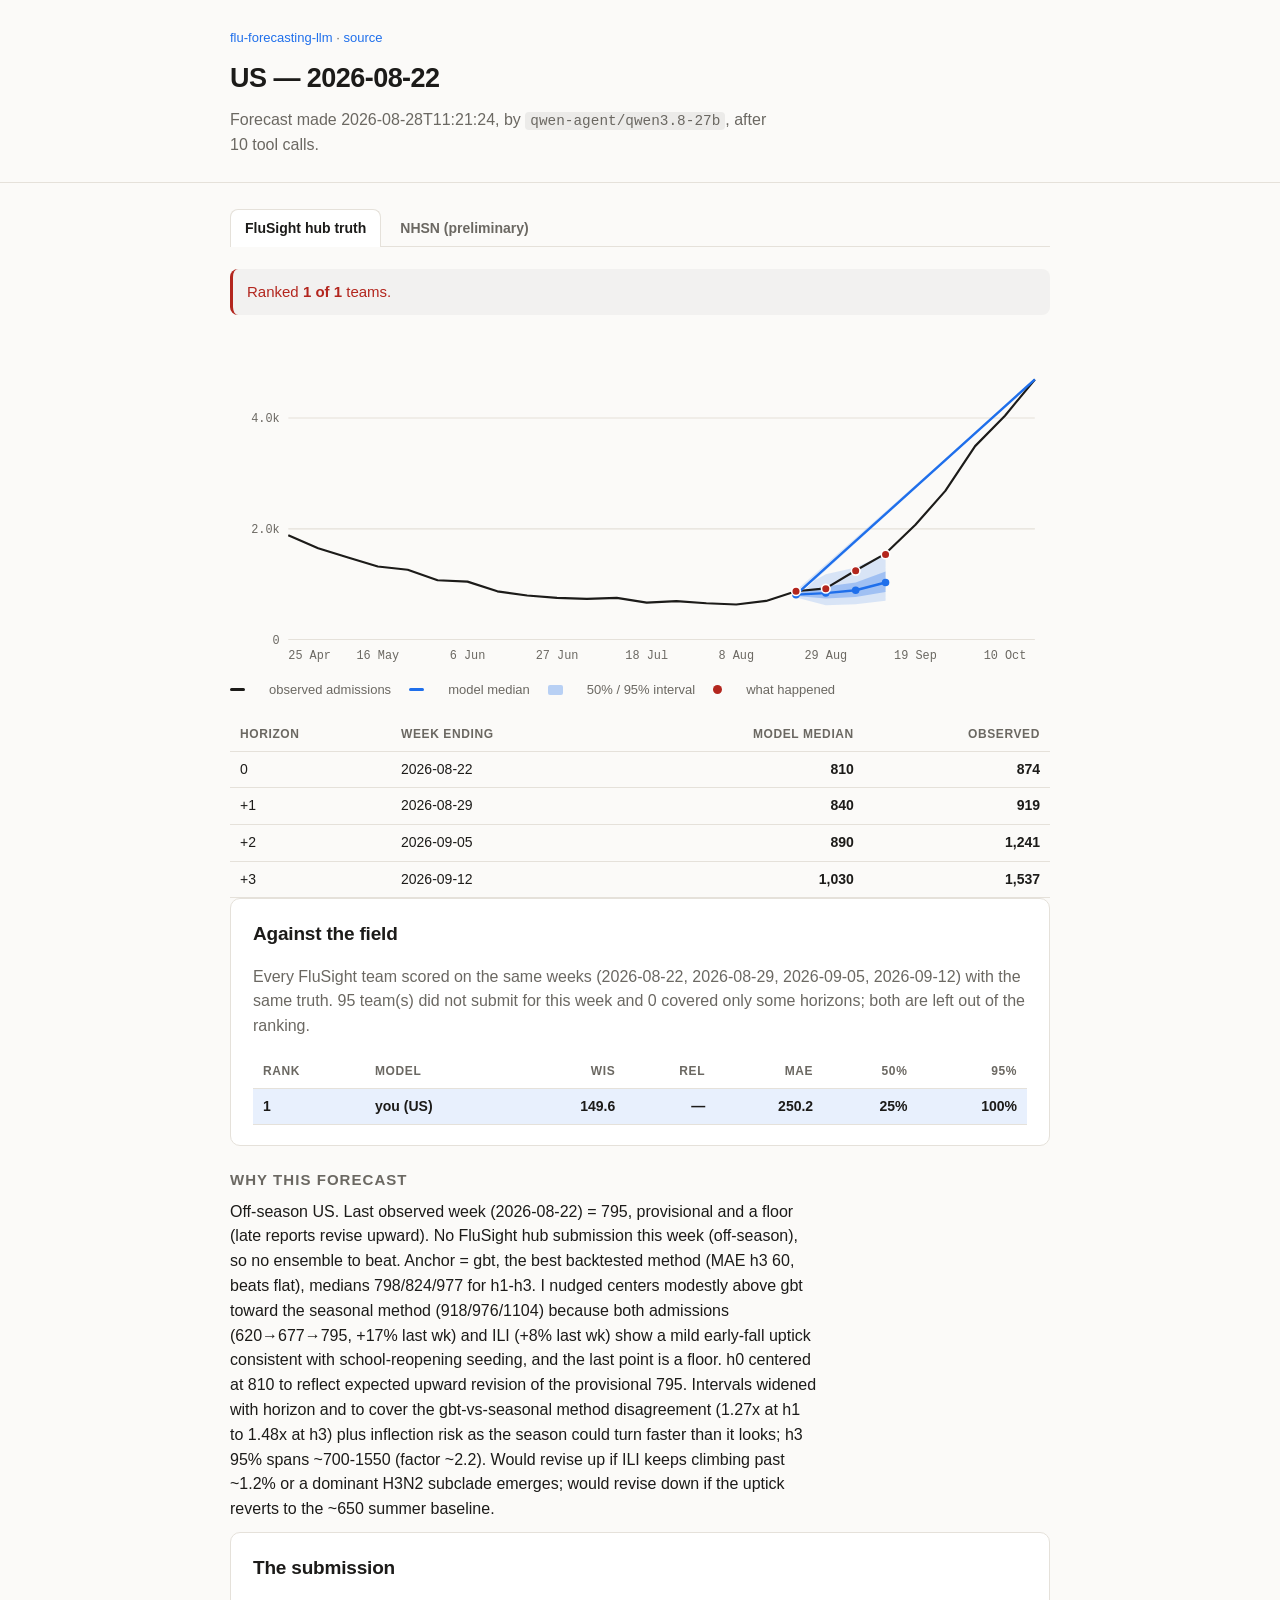
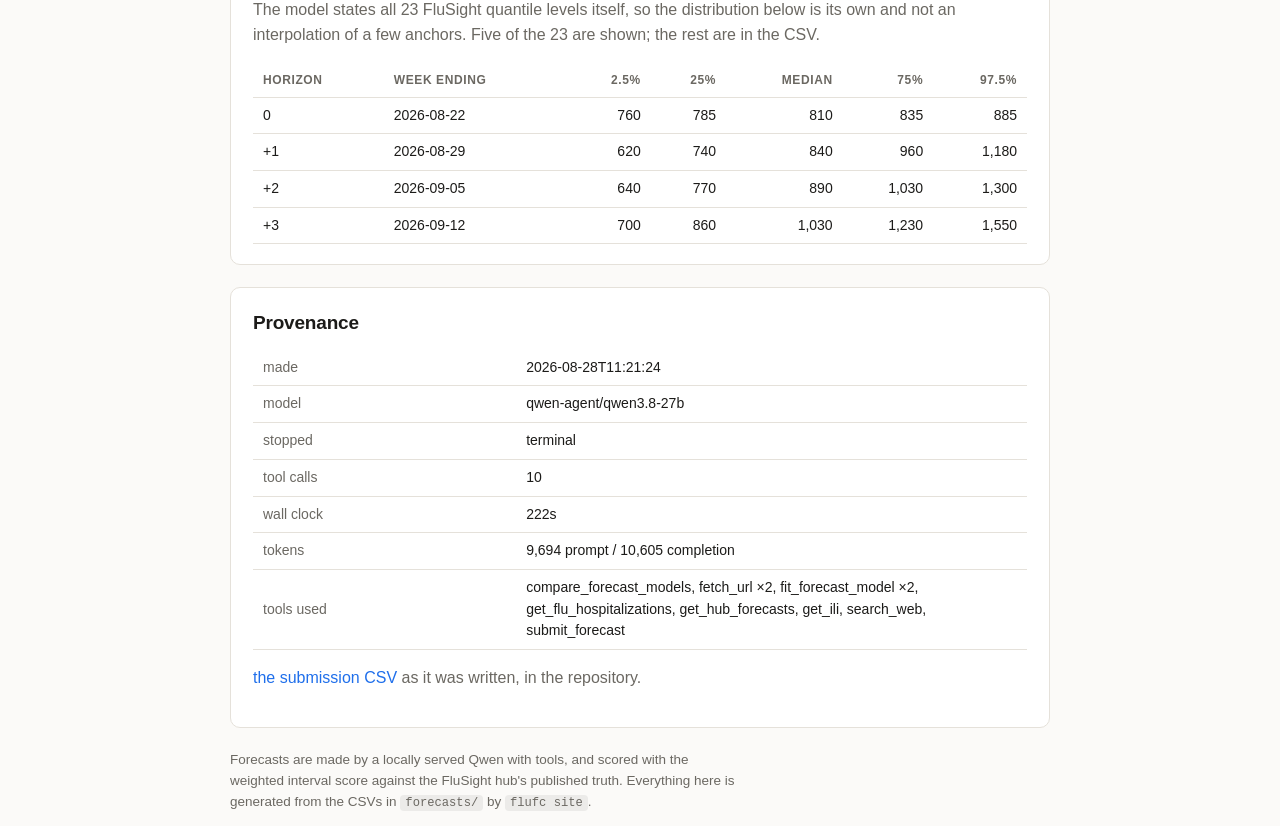
==== commit 646a56ca: "site: refresh standings 2026-10-21" ====
--- a/docs/f/2026-08-22-US.html
+++ b/docs/f/2026-08-22-US.html
@@ -55,35 +55,33 @@
 <svg viewBox="0 0 760 320" class="chart" role="img" aria-label="US forecast from 2026-08-22">
 <line class="grid" x1="54" y1="286.0" x2="746" y2="286.0"/>
 <text class="axis" x="46" y="290.0" text-anchor="end">0</text>
-<line class="grid" x1="54" y1="223.1" x2="746" y2="223.1"/>
-<text class="axis" x="46" y="227.1" text-anchor="end">1.0k</text>
-<line class="grid" x1="54" y1="160.3" x2="746" y2="160.3"/>
-<text class="axis" x="46" y="164.3" text-anchor="end">2.0k</text>
-<line class="grid" x1="54" y1="97.4" x2="746" y2="97.4"/>
-<text class="axis" x="46" y="101.4" text-anchor="end">3.0k</text>
-<line class="grid" x1="54" y1="34.6" x2="746" y2="34.6"/>
-<text class="axis" x="46" y="38.6" text-anchor="end">4.0k</text>
-<text class="axis" x="54.0" y="304.0" text-anchor="start">18 Apr</text>
-<text class="axis" x="137.0" y="304.0" text-anchor="middle">9 May</text>
-<text class="axis" x="220.1" y="304.0" text-anchor="middle">30 May</text>
-<text class="axis" x="303.1" y="304.0" text-anchor="middle">20 Jun</text>
-<text class="axis" x="386.2" y="304.0" text-anchor="middle">11 Jul</text>
-<text class="axis" x="469.2" y="304.0" text-anchor="middle">1 Aug</text>
-<text class="axis" x="552.2" y="304.0" text-anchor="middle">22 Aug</text>
-<text class="axis" x="635.3" y="304.0" text-anchor="middle">12 Sep</text>
-<text class="axis" x="718.3" y="304.0" text-anchor="middle">3 Oct</text>
-<polygon class="band-95" points="746.0,44.9 552.2,230.4 579.9,211.8 607.6,204.3 635.3,188.6 635.3,242.0 607.6,245.8 579.9,247.0 552.2,238.2 746.0,44.9"/>
-<polygon class="band-50" points="746.0,44.9 552.2,233.5 579.9,225.7 607.6,221.3 635.3,208.7 635.3,231.9 607.6,237.6 579.9,239.5 552.2,236.7 746.0,44.9"/>
-<polyline class="line-history" fill="none" points="54.0,163.5 81.7,167.6 109.4,182.3 137.0,192.8 164.7,203.1 192.4,206.8 220.1,218.6 247.8,220.2 275.4,231.2 303.1,236.0 330.8,238.7 358.5,239.9 386.2,238.7 413.8,244.1 441.5,242.2 469.2,244.7 496.9,246.1 524.6,242.1 552.2,231.1 579.9,228.0 607.6,207.6 635.3,188.3 663.0,155.9 690.6,118.8 718.3,71.0 746.0,44.9"/>
-<polyline class="line-median" fill="none" points="746.0,44.9 552.2,235.1 579.9,233.2 607.6,230.1 635.3,221.3"/>
-<circle class="dot-median" cx="552.2" cy="235.1" r="3.5"/>
-<circle class="dot-median" cx="579.9" cy="233.2" r="3.5"/>
-<circle class="dot-median" cx="607.6" cy="230.1" r="3.5"/>
-<circle class="dot-median" cx="635.3" cy="221.3" r="3.5"/>
-<circle class="dot-observed" cx="552.2" cy="231.1" r="4"/>
-<circle class="dot-observed" cx="579.9" cy="228.2" r="4"/>
-<circle class="dot-observed" cx="607.6" cy="208.0" r="4"/>
-<circle class="dot-observed" cx="635.3" cy="189.4" r="4"/>
+<line class="grid" x1="54" y1="183.4" x2="746" y2="183.4"/>
+<text class="axis" x="46" y="187.4" text-anchor="end">2.0k</text>
+<line class="grid" x1="54" y1="80.7" x2="746" y2="80.7"/>
+<text class="axis" x="46" y="84.7" text-anchor="end">4.0k</text>
+<line class="grid" x1="54" y1="-21.9" x2="746" y2="-21.9"/>
+<text class="axis" x="46" y="-17.9" text-anchor="end">6.0k</text>
+<text class="axis" x="54.0" y="304.0" text-anchor="start">25 Apr</text>
+<text class="axis" x="137.0" y="304.0" text-anchor="middle">16 May</text>
+<text class="axis" x="220.1" y="304.0" text-anchor="middle">6 Jun</text>
+<text class="axis" x="303.1" y="304.0" text-anchor="middle">27 Jun</text>
+<text class="axis" x="386.2" y="304.0" text-anchor="middle">18 Jul</text>
+<text class="axis" x="469.2" y="304.0" text-anchor="middle">8 Aug</text>
+<text class="axis" x="552.2" y="304.0" text-anchor="middle">29 Aug</text>
+<text class="axis" x="635.3" y="304.0" text-anchor="middle">19 Sep</text>
+<text class="axis" x="718.3" y="304.0" text-anchor="middle">10 Oct</text>
+<polygon class="band-95" points="746.0,44.9 524.6,240.6 552.2,225.4 579.9,219.3 607.6,206.5 607.6,250.1 579.9,253.2 552.2,254.2 524.6,247.0 746.0,44.9"/>
+<polygon class="band-50" points="746.0,44.9 524.6,243.2 552.2,236.7 579.9,233.1 607.6,222.9 607.6,241.9 579.9,246.5 552.2,248.0 524.6,245.7 746.0,44.9"/>
+<polyline class="line-history" fill="none" points="54.0,189.4 81.7,201.3 109.4,209.9 137.0,218.3 164.7,221.3 192.4,231.0 220.1,232.3 247.8,241.3 275.4,245.2 303.1,247.4 330.8,248.3 358.5,247.4 386.2,251.8 413.8,250.3 441.5,252.3 469.2,253.5 496.9,250.2 524.6,241.2 552.2,238.6 579.9,222.0 607.6,206.3 635.3,179.6 663.0,148.2 690.6,106.7 718.3,78.5 746.0,44.9"/>
+<polyline class="line-median" fill="none" points="746.0,44.9 524.6,244.4 552.2,242.9 579.9,240.3 607.6,233.1"/>
+<circle class="dot-median" cx="524.6" cy="244.4" r="3.5"/>
+<circle class="dot-median" cx="552.2" cy="242.9" r="3.5"/>
+<circle class="dot-median" cx="579.9" cy="240.3" r="3.5"/>
+<circle class="dot-median" cx="607.6" cy="233.1" r="3.5"/>
+<circle class="dot-observed" cx="524.6" cy="241.2" r="4"/>
+<circle class="dot-observed" cx="552.2" cy="238.8" r="4"/>
+<circle class="dot-observed" cx="579.9" cy="222.3" r="4"/>
+<circle class="dot-observed" cx="607.6" cy="207.1" r="4"/>
 </svg>
 <p class="legend"><span class="key k-history"></span>observed admissions <span class="key k-median"></span>model median <span class="key k-band"></span>50% / 95% interval <span class="key k-truth"></span>what happened</p>
 <div class="scroll"><table class="grid"><thead><tr><th>horizon</th><th>week ending</th><th>model median</th><th>observed</th></tr></thead><tbody><tr><td>0</td><td>2026-08-22</td><td><b>810</b></td><td><b>874</b></td></tr><tr><td>+1</td><td>2026-08-29</td><td><b>840</b></td><td><b>919</b></td></tr><tr><td>+2</td><td>2026-09-05</td><td><b>890</b></td><td><b>1,241</b></td></tr><tr><td>+3</td><td>2026-09-12</td><td><b>1,030</b></td><td><b>1,537</b></td></tr></tbody></table></div>
@@ -100,47 +98,45 @@
 </section></div>
 <div class="pane" id="pane-nhsn" data-pane="nhsn">
 <p class="status pending">Testing numbers. Scored against the latest NHSN
-   release, published through <b>2026-10-10</b>, which the
+   release, published through <b>2026-10-17</b>, which the
    CDC still revises for recent weeks. Out of season there is no FluSight field
    to rank against, so &ldquo;vs. flat&rdquo; is a flat baseline built here
    from the last NHSN week before each reference date &mdash; not
    FluSight-baseline. The hub tab is the official record.</p>
-<p class="status good"><b>4 of 4</b> horizons have NHSN data &middot; WIS <b>154.7</b> &middot; <b>0.65x</b> the flat baseline's WIS (better) &middot; 95% interval coverage 75%.</p>
+<p class="status good"><b>4 of 4</b> horizons have NHSN data &middot; WIS <b>154.8</b> &middot; <b>0.65x</b> the flat baseline's WIS (better) &middot; 95% interval coverage 75%.</p>
 <svg viewBox="0 0 760 320" class="chart" role="img" aria-label="US forecast from 2026-08-22">
 <line class="grid" x1="54" y1="286.0" x2="746" y2="286.0"/>
 <text class="axis" x="46" y="290.0" text-anchor="end">0</text>
-<line class="grid" x1="54" y1="223.1" x2="746" y2="223.1"/>
-<text class="axis" x="46" y="227.1" text-anchor="end">1.0k</text>
-<line class="grid" x1="54" y1="160.3" x2="746" y2="160.3"/>
-<text class="axis" x="46" y="164.3" text-anchor="end">2.0k</text>
-<line class="grid" x1="54" y1="97.4" x2="746" y2="97.4"/>
-<text class="axis" x="46" y="101.4" text-anchor="end">3.0k</text>
-<line class="grid" x1="54" y1="34.6" x2="746" y2="34.6"/>
-<text class="axis" x="46" y="38.6" text-anchor="end">4.0k</text>
-<text class="axis" x="54.0" y="304.0" text-anchor="start">18 Apr</text>
-<text class="axis" x="137.0" y="304.0" text-anchor="middle">9 May</text>
-<text class="axis" x="220.1" y="304.0" text-anchor="middle">30 May</text>
-<text class="axis" x="303.1" y="304.0" text-anchor="middle">20 Jun</text>
-<text class="axis" x="386.2" y="304.0" text-anchor="middle">11 Jul</text>
-<text class="axis" x="469.2" y="304.0" text-anchor="middle">1 Aug</text>
-<text class="axis" x="552.2" y="304.0" text-anchor="middle">22 Aug</text>
-<text class="axis" x="635.3" y="304.0" text-anchor="middle">12 Sep</text>
-<text class="axis" x="718.3" y="304.0" text-anchor="middle">3 Oct</text>
-<polygon class="band-95" points="746.0,44.9 552.2,230.4 579.9,211.8 607.6,204.3 635.3,188.6 635.3,242.0 607.6,245.8 579.9,247.0 552.2,238.2 746.0,44.9"/>
-<polygon class="band-50" points="746.0,44.9 552.2,233.5 579.9,225.7 607.6,221.3 635.3,208.7 635.3,231.9 607.6,237.6 579.9,239.5 552.2,236.7 746.0,44.9"/>
-<polyline class="line-history" fill="none" points="54.0,163.5 81.7,167.6 109.4,182.3 137.0,192.8 164.7,203.1 192.4,206.8 220.1,218.6 247.8,220.2 275.4,231.2 303.1,236.0 330.8,238.7 358.5,239.9 386.2,238.7 413.8,244.1 441.5,242.2 469.2,244.7 496.9,246.1 524.6,242.1 552.2,231.1 579.9,228.0 607.6,207.6 635.3,188.3 663.0,155.9 690.6,118.8 718.3,71.0 746.0,44.9"/>
-<polyline class="line-median" fill="none" points="746.0,44.9 552.2,235.1 579.9,233.2 607.6,230.1 635.3,221.3"/>
-<circle class="dot-median" cx="552.2" cy="235.1" r="3.5"/>
-<circle class="dot-median" cx="579.9" cy="233.2" r="3.5"/>
-<circle class="dot-median" cx="607.6" cy="230.1" r="3.5"/>
-<circle class="dot-median" cx="635.3" cy="221.3" r="3.5"/>
-<circle class="dot-observed" cx="552.2" cy="231.1" r="4"/>
-<circle class="dot-observed" cx="579.9" cy="228.0" r="4"/>
-<circle class="dot-observed" cx="607.6" cy="207.6" r="4"/>
-<circle class="dot-observed" cx="635.3" cy="188.3" r="4"/>
+<line class="grid" x1="54" y1="183.4" x2="746" y2="183.4"/>
+<text class="axis" x="46" y="187.4" text-anchor="end">2.0k</text>
+<line class="grid" x1="54" y1="80.7" x2="746" y2="80.7"/>
+<text class="axis" x="46" y="84.7" text-anchor="end">4.0k</text>
+<line class="grid" x1="54" y1="-21.9" x2="746" y2="-21.9"/>
+<text class="axis" x="46" y="-17.9" text-anchor="end">6.0k</text>
+<text class="axis" x="54.0" y="304.0" text-anchor="start">25 Apr</text>
+<text class="axis" x="137.0" y="304.0" text-anchor="middle">16 May</text>
+<text class="axis" x="220.1" y="304.0" text-anchor="middle">6 Jun</text>
+<text class="axis" x="303.1" y="304.0" text-anchor="middle">27 Jun</text>
+<text class="axis" x="386.2" y="304.0" text-anchor="middle">18 Jul</text>
+<text class="axis" x="469.2" y="304.0" text-anchor="middle">8 Aug</text>
+<text class="axis" x="552.2" y="304.0" text-anchor="middle">29 Aug</text>
+<text class="axis" x="635.3" y="304.0" text-anchor="middle">19 Sep</text>
+<text class="axis" x="718.3" y="304.0" text-anchor="middle">10 Oct</text>
+<polygon class="band-95" points="746.0,44.9 524.6,240.6 552.2,225.4 579.9,219.3 607.6,206.5 607.6,250.1 579.9,253.2 552.2,254.2 524.6,247.0 746.0,44.9"/>
+<polygon class="band-50" points="746.0,44.9 524.6,243.2 552.2,236.7 579.9,233.1 607.6,222.9 607.6,241.9 579.9,246.5 552.2,248.0 524.6,245.7 746.0,44.9"/>
+<polyline class="line-history" fill="none" points="54.0,189.4 81.7,201.3 109.4,209.9 137.0,218.3 164.7,221.3 192.4,231.0 220.1,232.3 247.8,241.3 275.4,245.2 303.1,247.4 330.8,248.3 358.5,247.4 386.2,251.8 413.8,250.3 441.5,252.3 469.2,253.5 496.9,250.2 524.6,241.2 552.2,238.6 579.9,222.0 607.6,206.3 635.3,179.6 663.0,148.2 690.6,106.7 718.3,78.5 746.0,44.9"/>
+<polyline class="line-median" fill="none" points="746.0,44.9 524.6,244.4 552.2,242.9 579.9,240.3 607.6,233.1"/>
+<circle class="dot-median" cx="524.6" cy="244.4" r="3.5"/>
+<circle class="dot-median" cx="552.2" cy="242.9" r="3.5"/>
+<circle class="dot-median" cx="579.9" cy="240.3" r="3.5"/>
+<circle class="dot-median" cx="607.6" cy="233.1" r="3.5"/>
+<circle class="dot-observed" cx="524.6" cy="241.2" r="4"/>
+<circle class="dot-observed" cx="552.2" cy="238.6" r="4"/>
+<circle class="dot-observed" cx="579.9" cy="222.0" r="4"/>
+<circle class="dot-observed" cx="607.6" cy="206.3" r="4"/>
 </svg>
 <p class="legend"><span class="key k-history"></span>observed admissions <span class="key k-median"></span>model median <span class="key k-band"></span>50% / 95% interval <span class="key k-truth"></span>what happened</p>
-<div class="scroll"><table class="grid"><thead><tr><th>horizon</th><th>week ending</th><th>model median</th><th>NHSN</th><th>WIS</th><th>abs error</th><th>in 50%</th><th>in 95%</th></tr></thead><tbody><tr><td>0</td><td>2026-08-22</td><td><b>810</b></td><td><b>874</b></td><td>38.3</td><td>64</td><td><span class="bad">no</span></td><td><span class="good">yes</span></td></tr><tr><td>+1</td><td>2026-08-29</td><td><b>840</b></td><td><b>922</b></td><td>46.6</td><td>82</td><td><span class="good">yes</span></td><td><span class="good">yes</span></td></tr><tr><td>+2</td><td>2026-09-05</td><td><b>890</b></td><td><b>1,247</b></td><td>211.8</td><td>357</td><td><span class="bad">no</span></td><td><span class="good">yes</span></td></tr><tr><td>+3</td><td>2026-09-12</td><td><b>1,030</b></td><td><b>1,554</b></td><td>322.1</td><td>524</td><td><span class="bad">no</span></td><td><span class="bad">no</span></td></tr></tbody></table></div></div>
+<div class="scroll"><table class="grid"><thead><tr><th>horizon</th><th>week ending</th><th>model median</th><th>NHSN</th><th>WIS</th><th>abs error</th><th>in 50%</th><th>in 95%</th></tr></thead><tbody><tr><td>0</td><td>2026-08-22</td><td><b>810</b></td><td><b>874</b></td><td>38.3</td><td>64</td><td><span class="bad">no</span></td><td><span class="good">yes</span></td></tr><tr><td>+1</td><td>2026-08-29</td><td><b>840</b></td><td><b>924</b></td><td>47.2</td><td>84</td><td><span class="good">yes</span></td><td><span class="good">yes</span></td></tr><tr><td>+2</td><td>2026-09-05</td><td><b>890</b></td><td><b>1,247</b></td><td>211.8</td><td>357</td><td><span class="bad">no</span></td><td><span class="good">yes</span></td></tr><tr><td>+3</td><td>2026-09-12</td><td><b>1,030</b></td><td><b>1,554</b></td><td>322.1</td><td>524</td><td><span class="bad">no</span></td><td><span class="bad">no</span></td></tr></tbody></table></div></div>
 <div class="why"><h3>Why this forecast</h3><p>Off-season US. Last observed week (2026-08-22) = 795, provisional and a floor (late reports revise upward). No FluSight hub submission this week (off-season), so no ensemble to beat. Anchor = gbt, the best backtested method (MAE h3 60, beats flat), medians 798/824/977 for h1-h3. I nudged centers modestly above gbt toward the seasonal method (918/976/1104) because both admissions (620→677→795, +17% last wk) and ILI (+8% last wk) show a mild early-fall uptick consistent with school-reopening seeding, and the last point is a floor. h0 centered at 810 to reflect expected upward revision of the provisional 795. Intervals widened with horizon and to cover the gbt-vs-seasonal method disagreement (1.27x at h1 to 1.48x at h3) plus inflection risk as the season could turn faster than it looks; h3 95% spans ~700-1550 (factor ~2.2). Would revise up if ILI keeps climbing past ~1.2% or a dominant H3N2 subclade emerges; would revise down if the uptick reverts to the ~650 summer baseline.</p></div>
 
 <section class="card">
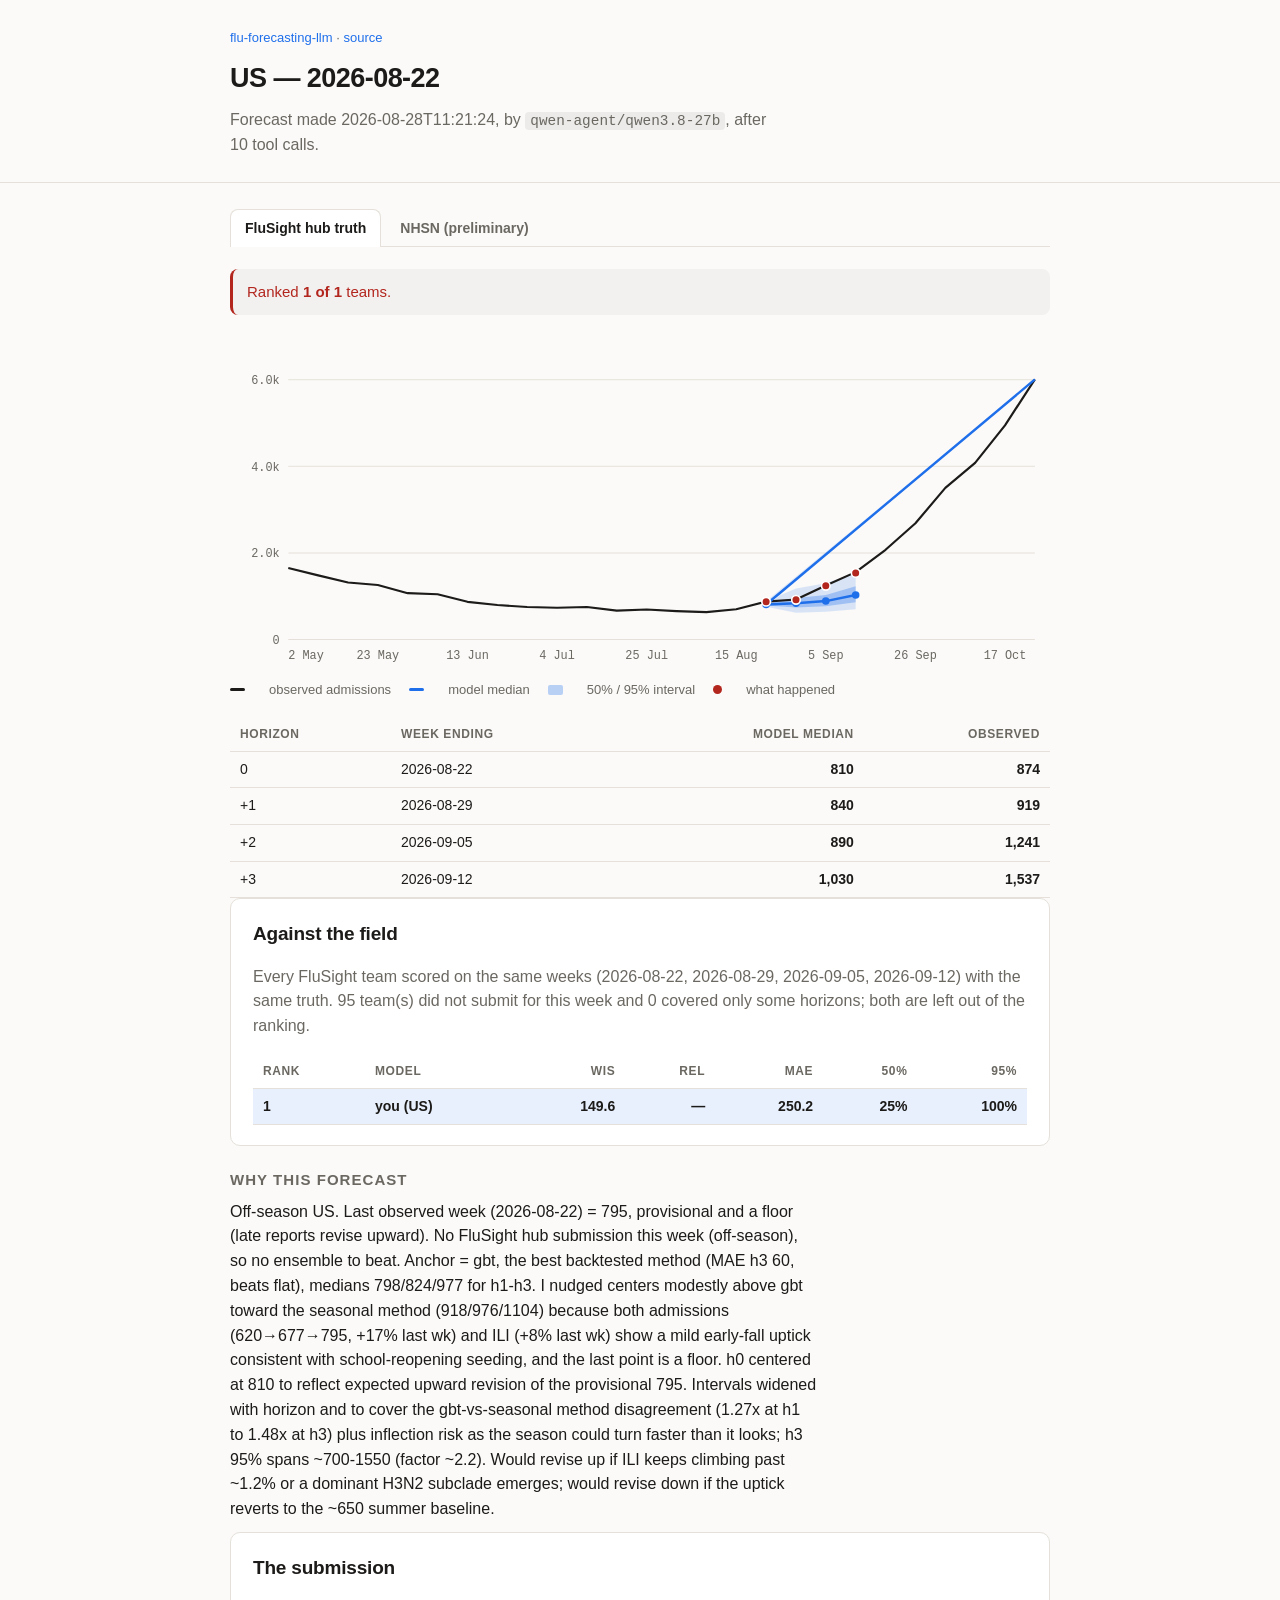
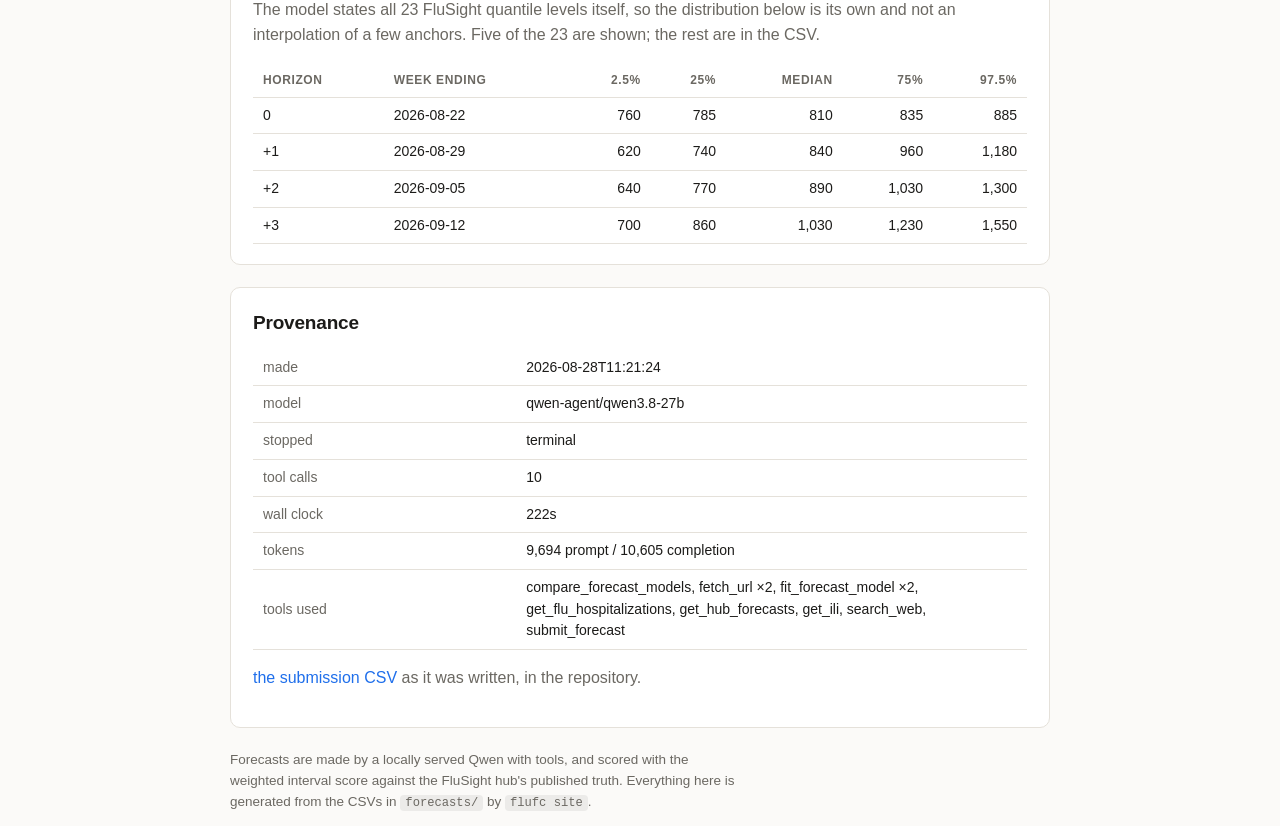
==== commit bad58f63: "site: refresh standings 2026-10-28" ====
--- a/docs/f/2026-08-22-US.html
+++ b/docs/f/2026-08-22-US.html
@@ -55,33 +55,33 @@
 <svg viewBox="0 0 760 320" class="chart" role="img" aria-label="US forecast from 2026-08-22">
 <line class="grid" x1="54" y1="286.0" x2="746" y2="286.0"/>
 <text class="axis" x="46" y="290.0" text-anchor="end">0</text>
-<line class="grid" x1="54" y1="183.4" x2="746" y2="183.4"/>
-<text class="axis" x="46" y="187.4" text-anchor="end">2.0k</text>
-<line class="grid" x1="54" y1="80.7" x2="746" y2="80.7"/>
-<text class="axis" x="46" y="84.7" text-anchor="end">4.0k</text>
-<line class="grid" x1="54" y1="-21.9" x2="746" y2="-21.9"/>
-<text class="axis" x="46" y="-17.9" text-anchor="end">6.0k</text>
-<text class="axis" x="54.0" y="304.0" text-anchor="start">25 Apr</text>
-<text class="axis" x="137.0" y="304.0" text-anchor="middle">16 May</text>
-<text class="axis" x="220.1" y="304.0" text-anchor="middle">6 Jun</text>
-<text class="axis" x="303.1" y="304.0" text-anchor="middle">27 Jun</text>
-<text class="axis" x="386.2" y="304.0" text-anchor="middle">18 Jul</text>
-<text class="axis" x="469.2" y="304.0" text-anchor="middle">8 Aug</text>
-<text class="axis" x="552.2" y="304.0" text-anchor="middle">29 Aug</text>
-<text class="axis" x="635.3" y="304.0" text-anchor="middle">19 Sep</text>
-<text class="axis" x="718.3" y="304.0" text-anchor="middle">10 Oct</text>
-<polygon class="band-95" points="746.0,44.9 524.6,240.6 552.2,225.4 579.9,219.3 607.6,206.5 607.6,250.1 579.9,253.2 552.2,254.2 524.6,247.0 746.0,44.9"/>
-<polygon class="band-50" points="746.0,44.9 524.6,243.2 552.2,236.7 579.9,233.1 607.6,222.9 607.6,241.9 579.9,246.5 552.2,248.0 524.6,245.7 746.0,44.9"/>
-<polyline class="line-history" fill="none" points="54.0,189.4 81.7,201.3 109.4,209.9 137.0,218.3 164.7,221.3 192.4,231.0 220.1,232.3 247.8,241.3 275.4,245.2 303.1,247.4 330.8,248.3 358.5,247.4 386.2,251.8 413.8,250.3 441.5,252.3 469.2,253.5 496.9,250.2 524.6,241.2 552.2,238.6 579.9,222.0 607.6,206.3 635.3,179.6 663.0,148.2 690.6,106.7 718.3,78.5 746.0,44.9"/>
-<polyline class="line-median" fill="none" points="746.0,44.9 524.6,244.4 552.2,242.9 579.9,240.3 607.6,233.1"/>
-<circle class="dot-median" cx="524.6" cy="244.4" r="3.5"/>
-<circle class="dot-median" cx="552.2" cy="242.9" r="3.5"/>
-<circle class="dot-median" cx="579.9" cy="240.3" r="3.5"/>
-<circle class="dot-median" cx="607.6" cy="233.1" r="3.5"/>
-<circle class="dot-observed" cx="524.6" cy="241.2" r="4"/>
-<circle class="dot-observed" cx="552.2" cy="238.8" r="4"/>
-<circle class="dot-observed" cx="579.9" cy="222.3" r="4"/>
-<circle class="dot-observed" cx="607.6" cy="207.1" r="4"/>
+<line class="grid" x1="54" y1="205.7" x2="746" y2="205.7"/>
+<text class="axis" x="46" y="209.7" text-anchor="end">2.0k</text>
+<line class="grid" x1="54" y1="125.4" x2="746" y2="125.4"/>
+<text class="axis" x="46" y="129.4" text-anchor="end">4.0k</text>
+<line class="grid" x1="54" y1="45.2" x2="746" y2="45.2"/>
+<text class="axis" x="46" y="49.2" text-anchor="end">6.0k</text>
+<text class="axis" x="54.0" y="304.0" text-anchor="start">2 May</text>
+<text class="axis" x="137.0" y="304.0" text-anchor="middle">23 May</text>
+<text class="axis" x="220.1" y="304.0" text-anchor="middle">13 Jun</text>
+<text class="axis" x="303.1" y="304.0" text-anchor="middle">4 Jul</text>
+<text class="axis" x="386.2" y="304.0" text-anchor="middle">25 Jul</text>
+<text class="axis" x="469.2" y="304.0" text-anchor="middle">15 Aug</text>
+<text class="axis" x="552.2" y="304.0" text-anchor="middle">5 Sep</text>
+<text class="axis" x="635.3" y="304.0" text-anchor="middle">26 Sep</text>
+<text class="axis" x="718.3" y="304.0" text-anchor="middle">17 Oct</text>
+<polygon class="band-95" points="746.0,44.9 496.9,250.5 524.6,238.6 552.2,233.8 579.9,223.8 579.9,257.9 552.2,260.3 524.6,261.1 496.9,255.5 746.0,44.9"/>
+<polygon class="band-50" points="746.0,44.9 496.9,252.5 524.6,247.5 552.2,244.7 579.9,236.6 579.9,251.5 552.2,255.1 524.6,256.3 496.9,254.5 746.0,44.9"/>
+<polyline class="line-history" fill="none" points="54.0,219.7 81.7,226.5 109.4,233.1 137.0,235.4 164.7,243.0 192.4,244.0 220.1,251.0 247.8,254.0 275.4,255.8 303.1,256.5 330.8,255.8 358.5,259.2 386.2,258.1 413.8,259.6 441.5,260.6 469.2,257.9 496.9,250.9 524.6,248.9 552.2,235.9 579.9,223.5 607.6,202.8 635.3,178.2 663.0,145.4 690.6,122.3 718.3,87.4 746.0,44.9"/>
+<polyline class="line-median" fill="none" points="746.0,44.9 496.9,253.5 524.6,252.3 552.2,250.3 579.9,244.7"/>
+<circle class="dot-median" cx="496.9" cy="253.5" r="3.5"/>
+<circle class="dot-median" cx="524.6" cy="252.3" r="3.5"/>
+<circle class="dot-median" cx="552.2" cy="250.3" r="3.5"/>
+<circle class="dot-median" cx="579.9" cy="244.7" r="3.5"/>
+<circle class="dot-observed" cx="496.9" cy="250.9" r="4"/>
+<circle class="dot-observed" cx="524.6" cy="249.1" r="4"/>
+<circle class="dot-observed" cx="552.2" cy="236.2" r="4"/>
+<circle class="dot-observed" cx="579.9" cy="224.3" r="4"/>
 </svg>
 <p class="legend"><span class="key k-history"></span>observed admissions <span class="key k-median"></span>model median <span class="key k-band"></span>50% / 95% interval <span class="key k-truth"></span>what happened</p>
 <div class="scroll"><table class="grid"><thead><tr><th>horizon</th><th>week ending</th><th>model median</th><th>observed</th></tr></thead><tbody><tr><td>0</td><td>2026-08-22</td><td><b>810</b></td><td><b>874</b></td></tr><tr><td>+1</td><td>2026-08-29</td><td><b>840</b></td><td><b>919</b></td></tr><tr><td>+2</td><td>2026-09-05</td><td><b>890</b></td><td><b>1,241</b></td></tr><tr><td>+3</td><td>2026-09-12</td><td><b>1,030</b></td><td><b>1,537</b></td></tr></tbody></table></div>
@@ -98,45 +98,45 @@
 </section></div>
 <div class="pane" id="pane-nhsn" data-pane="nhsn">
 <p class="status pending">Testing numbers. Scored against the latest NHSN
-   release, published through <b>2026-10-17</b>, which the
+   release, published through <b>2026-10-24</b>, which the
    CDC still revises for recent weeks. Out of season there is no FluSight field
    to rank against, so &ldquo;vs. flat&rdquo; is a flat baseline built here
    from the last NHSN week before each reference date &mdash; not
    FluSight-baseline. The hub tab is the official record.</p>
-<p class="status good"><b>4 of 4</b> horizons have NHSN data &middot; WIS <b>154.8</b> &middot; <b>0.65x</b> the flat baseline's WIS (better) &middot; 95% interval coverage 75%.</p>
+<p class="status good"><b>4 of 4</b> horizons have NHSN data &middot; WIS <b>155.4</b> &middot; <b>0.65x</b> the flat baseline's WIS (better) &middot; 95% interval coverage 75%.</p>
 <svg viewBox="0 0 760 320" class="chart" role="img" aria-label="US forecast from 2026-08-22">
 <line class="grid" x1="54" y1="286.0" x2="746" y2="286.0"/>
 <text class="axis" x="46" y="290.0" text-anchor="end">0</text>
-<line class="grid" x1="54" y1="183.4" x2="746" y2="183.4"/>
-<text class="axis" x="46" y="187.4" text-anchor="end">2.0k</text>
-<line class="grid" x1="54" y1="80.7" x2="746" y2="80.7"/>
-<text class="axis" x="46" y="84.7" text-anchor="end">4.0k</text>
-<line class="grid" x1="54" y1="-21.9" x2="746" y2="-21.9"/>
-<text class="axis" x="46" y="-17.9" text-anchor="end">6.0k</text>
-<text class="axis" x="54.0" y="304.0" text-anchor="start">25 Apr</text>
-<text class="axis" x="137.0" y="304.0" text-anchor="middle">16 May</text>
-<text class="axis" x="220.1" y="304.0" text-anchor="middle">6 Jun</text>
-<text class="axis" x="303.1" y="304.0" text-anchor="middle">27 Jun</text>
-<text class="axis" x="386.2" y="304.0" text-anchor="middle">18 Jul</text>
-<text class="axis" x="469.2" y="304.0" text-anchor="middle">8 Aug</text>
-<text class="axis" x="552.2" y="304.0" text-anchor="middle">29 Aug</text>
-<text class="axis" x="635.3" y="304.0" text-anchor="middle">19 Sep</text>
-<text class="axis" x="718.3" y="304.0" text-anchor="middle">10 Oct</text>
-<polygon class="band-95" points="746.0,44.9 524.6,240.6 552.2,225.4 579.9,219.3 607.6,206.5 607.6,250.1 579.9,253.2 552.2,254.2 524.6,247.0 746.0,44.9"/>
-<polygon class="band-50" points="746.0,44.9 524.6,243.2 552.2,236.7 579.9,233.1 607.6,222.9 607.6,241.9 579.9,246.5 552.2,248.0 524.6,245.7 746.0,44.9"/>
-<polyline class="line-history" fill="none" points="54.0,189.4 81.7,201.3 109.4,209.9 137.0,218.3 164.7,221.3 192.4,231.0 220.1,232.3 247.8,241.3 275.4,245.2 303.1,247.4 330.8,248.3 358.5,247.4 386.2,251.8 413.8,250.3 441.5,252.3 469.2,253.5 496.9,250.2 524.6,241.2 552.2,238.6 579.9,222.0 607.6,206.3 635.3,179.6 663.0,148.2 690.6,106.7 718.3,78.5 746.0,44.9"/>
-<polyline class="line-median" fill="none" points="746.0,44.9 524.6,244.4 552.2,242.9 579.9,240.3 607.6,233.1"/>
-<circle class="dot-median" cx="524.6" cy="244.4" r="3.5"/>
-<circle class="dot-median" cx="552.2" cy="242.9" r="3.5"/>
-<circle class="dot-median" cx="579.9" cy="240.3" r="3.5"/>
-<circle class="dot-median" cx="607.6" cy="233.1" r="3.5"/>
-<circle class="dot-observed" cx="524.6" cy="241.2" r="4"/>
-<circle class="dot-observed" cx="552.2" cy="238.6" r="4"/>
-<circle class="dot-observed" cx="579.9" cy="222.0" r="4"/>
-<circle class="dot-observed" cx="607.6" cy="206.3" r="4"/>
+<line class="grid" x1="54" y1="205.7" x2="746" y2="205.7"/>
+<text class="axis" x="46" y="209.7" text-anchor="end">2.0k</text>
+<line class="grid" x1="54" y1="125.4" x2="746" y2="125.4"/>
+<text class="axis" x="46" y="129.4" text-anchor="end">4.0k</text>
+<line class="grid" x1="54" y1="45.2" x2="746" y2="45.2"/>
+<text class="axis" x="46" y="49.2" text-anchor="end">6.0k</text>
+<text class="axis" x="54.0" y="304.0" text-anchor="start">2 May</text>
+<text class="axis" x="137.0" y="304.0" text-anchor="middle">23 May</text>
+<text class="axis" x="220.1" y="304.0" text-anchor="middle">13 Jun</text>
+<text class="axis" x="303.1" y="304.0" text-anchor="middle">4 Jul</text>
+<text class="axis" x="386.2" y="304.0" text-anchor="middle">25 Jul</text>
+<text class="axis" x="469.2" y="304.0" text-anchor="middle">15 Aug</text>
+<text class="axis" x="552.2" y="304.0" text-anchor="middle">5 Sep</text>
+<text class="axis" x="635.3" y="304.0" text-anchor="middle">26 Sep</text>
+<text class="axis" x="718.3" y="304.0" text-anchor="middle">17 Oct</text>
+<polygon class="band-95" points="746.0,44.9 496.9,250.5 524.6,238.6 552.2,233.8 579.9,223.8 579.9,257.9 552.2,260.3 524.6,261.1 496.9,255.5 746.0,44.9"/>
+<polygon class="band-50" points="746.0,44.9 496.9,252.5 524.6,247.5 552.2,244.7 579.9,236.6 579.9,251.5 552.2,255.1 524.6,256.3 496.9,254.5 746.0,44.9"/>
+<polyline class="line-history" fill="none" points="54.0,219.7 81.7,226.5 109.4,233.1 137.0,235.4 164.7,243.0 192.4,244.0 220.1,251.0 247.8,254.0 275.4,255.8 303.1,256.5 330.8,255.8 358.5,259.2 386.2,258.1 413.8,259.6 441.5,260.6 469.2,257.9 496.9,250.9 524.6,248.9 552.2,235.9 579.9,223.5 607.6,202.8 635.3,178.2 663.0,145.4 690.6,122.3 718.3,87.4 746.0,44.9"/>
+<polyline class="line-median" fill="none" points="746.0,44.9 496.9,253.5 524.6,252.3 552.2,250.3 579.9,244.7"/>
+<circle class="dot-median" cx="496.9" cy="253.5" r="3.5"/>
+<circle class="dot-median" cx="524.6" cy="252.3" r="3.5"/>
+<circle class="dot-median" cx="552.2" cy="250.3" r="3.5"/>
+<circle class="dot-median" cx="579.9" cy="244.7" r="3.5"/>
+<circle class="dot-observed" cx="496.9" cy="250.9" r="4"/>
+<circle class="dot-observed" cx="524.6" cy="248.9" r="4"/>
+<circle class="dot-observed" cx="552.2" cy="235.9" r="4"/>
+<circle class="dot-observed" cx="579.9" cy="223.5" r="4"/>
 </svg>
 <p class="legend"><span class="key k-history"></span>observed admissions <span class="key k-median"></span>model median <span class="key k-band"></span>50% / 95% interval <span class="key k-truth"></span>what happened</p>
-<div class="scroll"><table class="grid"><thead><tr><th>horizon</th><th>week ending</th><th>model median</th><th>NHSN</th><th>WIS</th><th>abs error</th><th>in 50%</th><th>in 95%</th></tr></thead><tbody><tr><td>0</td><td>2026-08-22</td><td><b>810</b></td><td><b>874</b></td><td>38.3</td><td>64</td><td><span class="bad">no</span></td><td><span class="good">yes</span></td></tr><tr><td>+1</td><td>2026-08-29</td><td><b>840</b></td><td><b>924</b></td><td>47.2</td><td>84</td><td><span class="good">yes</span></td><td><span class="good">yes</span></td></tr><tr><td>+2</td><td>2026-09-05</td><td><b>890</b></td><td><b>1,247</b></td><td>211.8</td><td>357</td><td><span class="bad">no</span></td><td><span class="good">yes</span></td></tr><tr><td>+3</td><td>2026-09-12</td><td><b>1,030</b></td><td><b>1,554</b></td><td>322.1</td><td>524</td><td><span class="bad">no</span></td><td><span class="bad">no</span></td></tr></tbody></table></div></div>
+<div class="scroll"><table class="grid"><thead><tr><th>horizon</th><th>week ending</th><th>model median</th><th>NHSN</th><th>WIS</th><th>abs error</th><th>in 50%</th><th>in 95%</th></tr></thead><tbody><tr><td>0</td><td>2026-08-22</td><td><b>810</b></td><td><b>874</b></td><td>38.3</td><td>64</td><td><span class="bad">no</span></td><td><span class="good">yes</span></td></tr><tr><td>+1</td><td>2026-08-29</td><td><b>840</b></td><td><b>925</b></td><td>47.5</td><td>85</td><td><span class="good">yes</span></td><td><span class="good">yes</span></td></tr><tr><td>+2</td><td>2026-09-05</td><td><b>890</b></td><td><b>1,247</b></td><td>211.8</td><td>357</td><td><span class="bad">no</span></td><td><span class="good">yes</span></td></tr><tr><td>+3</td><td>2026-09-12</td><td><b>1,030</b></td><td><b>1,556</b></td><td>324.0</td><td>526</td><td><span class="bad">no</span></td><td><span class="bad">no</span></td></tr></tbody></table></div></div>
 <div class="why"><h3>Why this forecast</h3><p>Off-season US. Last observed week (2026-08-22) = 795, provisional and a floor (late reports revise upward). No FluSight hub submission this week (off-season), so no ensemble to beat. Anchor = gbt, the best backtested method (MAE h3 60, beats flat), medians 798/824/977 for h1-h3. I nudged centers modestly above gbt toward the seasonal method (918/976/1104) because both admissions (620→677→795, +17% last wk) and ILI (+8% last wk) show a mild early-fall uptick consistent with school-reopening seeding, and the last point is a floor. h0 centered at 810 to reflect expected upward revision of the provisional 795. Intervals widened with horizon and to cover the gbt-vs-seasonal method disagreement (1.27x at h1 to 1.48x at h3) plus inflection risk as the season could turn faster than it looks; h3 95% spans ~700-1550 (factor ~2.2). Would revise up if ILI keeps climbing past ~1.2% or a dominant H3N2 subclade emerges; would revise down if the uptick reverts to the ~650 summer baseline.</p></div>
 
 <section class="card">
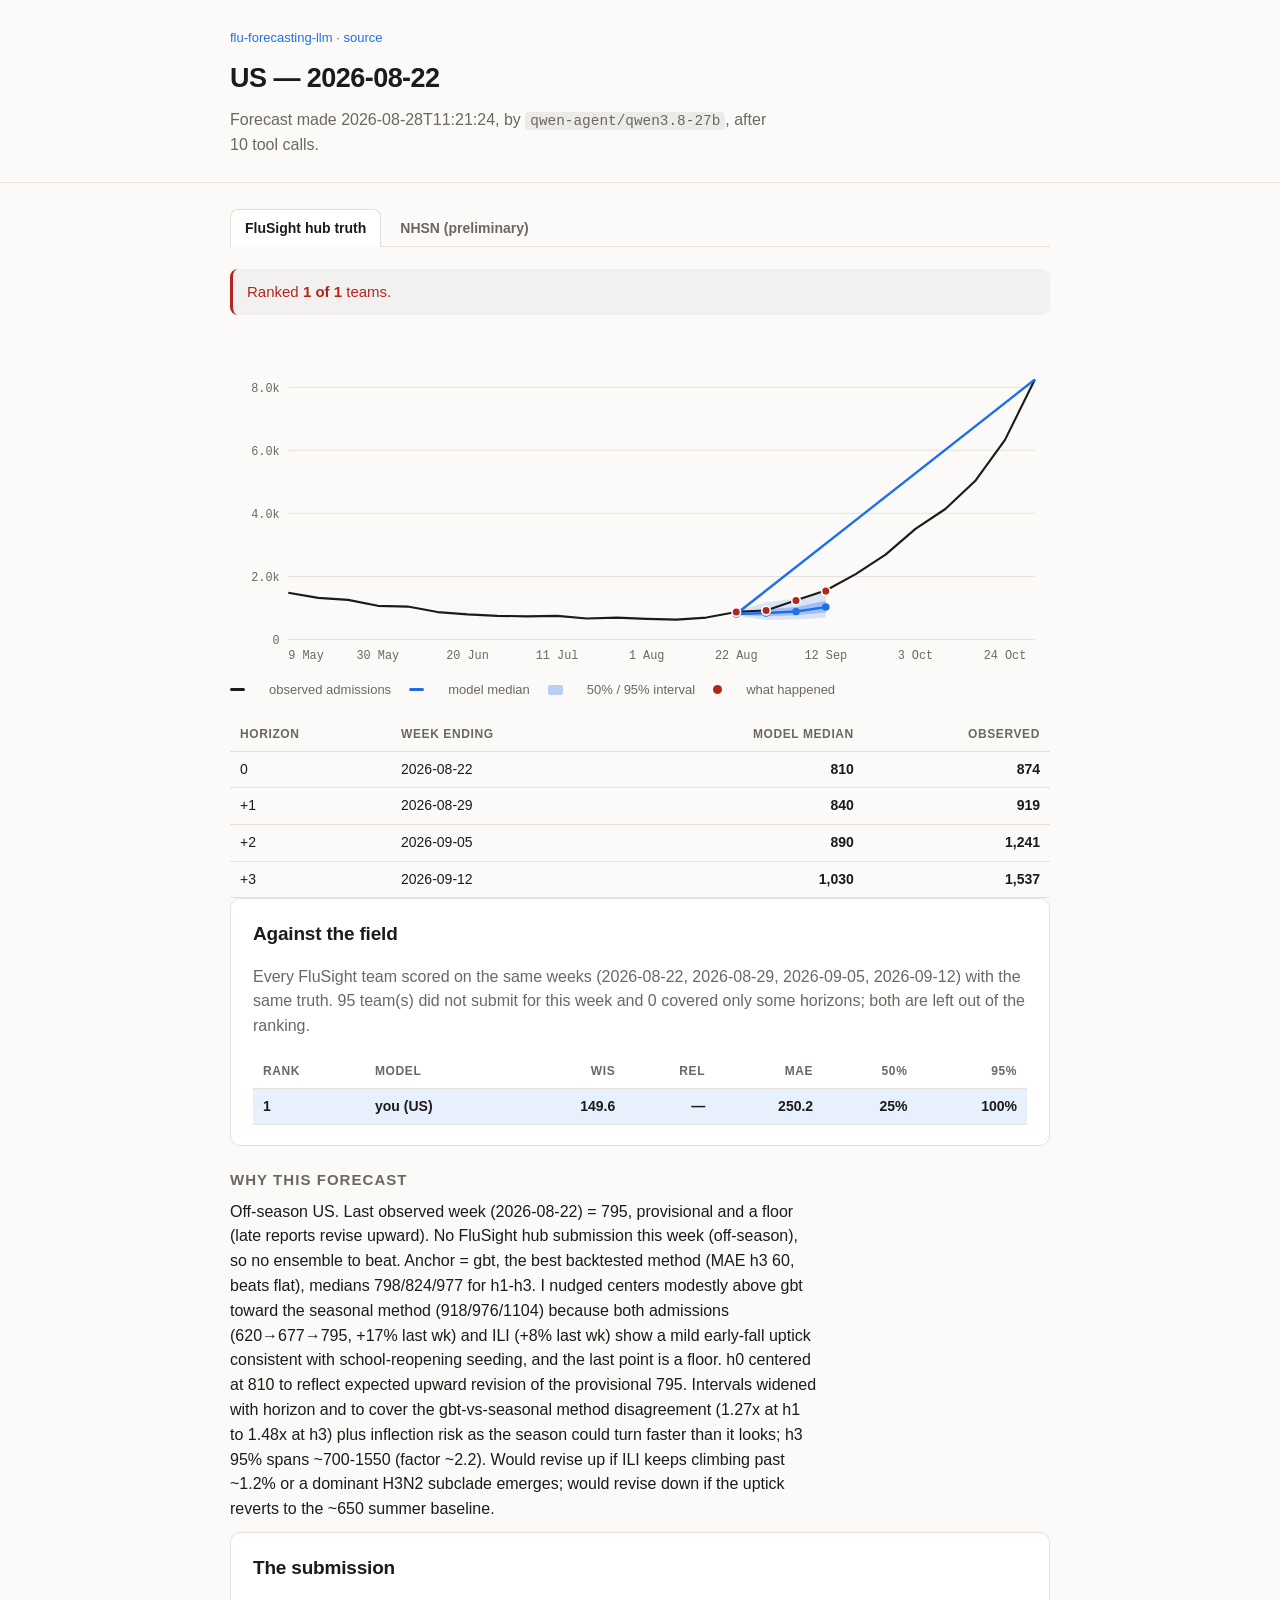
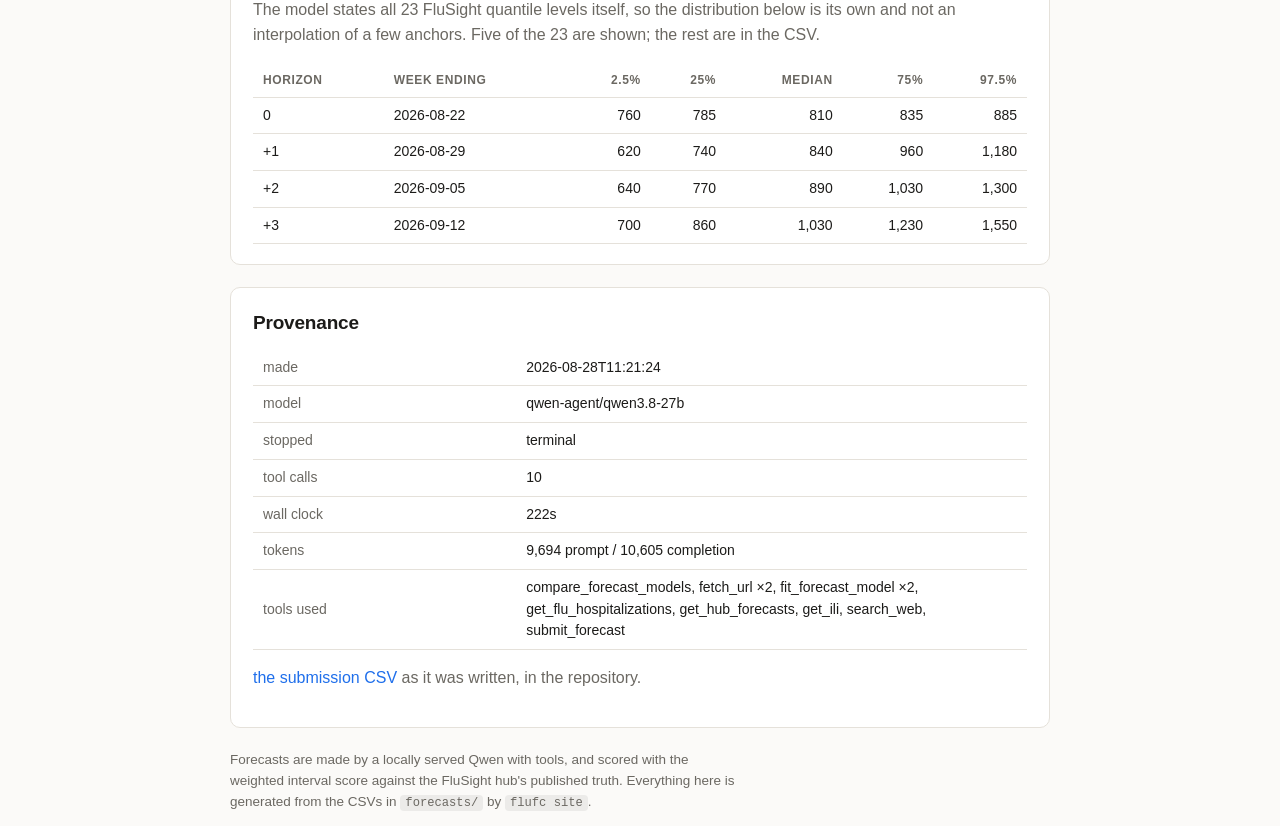
==== commit 52561f9a: "site: refresh standings 2026-11-04" ====
--- a/docs/f/2026-08-22-US.html
+++ b/docs/f/2026-08-22-US.html
@@ -55,33 +55,37 @@
 <svg viewBox="0 0 760 320" class="chart" role="img" aria-label="US forecast from 2026-08-22">
 <line class="grid" x1="54" y1="286.0" x2="746" y2="286.0"/>
 <text class="axis" x="46" y="290.0" text-anchor="end">0</text>
-<line class="grid" x1="54" y1="205.7" x2="746" y2="205.7"/>
-<text class="axis" x="46" y="209.7" text-anchor="end">2.0k</text>
-<line class="grid" x1="54" y1="125.4" x2="746" y2="125.4"/>
-<text class="axis" x="46" y="129.4" text-anchor="end">4.0k</text>
-<line class="grid" x1="54" y1="45.2" x2="746" y2="45.2"/>
-<text class="axis" x="46" y="49.2" text-anchor="end">6.0k</text>
-<text class="axis" x="54.0" y="304.0" text-anchor="start">2 May</text>
-<text class="axis" x="137.0" y="304.0" text-anchor="middle">23 May</text>
-<text class="axis" x="220.1" y="304.0" text-anchor="middle">13 Jun</text>
-<text class="axis" x="303.1" y="304.0" text-anchor="middle">4 Jul</text>
-<text class="axis" x="386.2" y="304.0" text-anchor="middle">25 Jul</text>
-<text class="axis" x="469.2" y="304.0" text-anchor="middle">15 Aug</text>
-<text class="axis" x="552.2" y="304.0" text-anchor="middle">5 Sep</text>
-<text class="axis" x="635.3" y="304.0" text-anchor="middle">26 Sep</text>
-<text class="axis" x="718.3" y="304.0" text-anchor="middle">17 Oct</text>
-<polygon class="band-95" points="746.0,44.9 496.9,250.5 524.6,238.6 552.2,233.8 579.9,223.8 579.9,257.9 552.2,260.3 524.6,261.1 496.9,255.5 746.0,44.9"/>
-<polygon class="band-50" points="746.0,44.9 496.9,252.5 524.6,247.5 552.2,244.7 579.9,236.6 579.9,251.5 552.2,255.1 524.6,256.3 496.9,254.5 746.0,44.9"/>
-<polyline class="line-history" fill="none" points="54.0,219.7 81.7,226.5 109.4,233.1 137.0,235.4 164.7,243.0 192.4,244.0 220.1,251.0 247.8,254.0 275.4,255.8 303.1,256.5 330.8,255.8 358.5,259.2 386.2,258.1 413.8,259.6 441.5,260.6 469.2,257.9 496.9,250.9 524.6,248.9 552.2,235.9 579.9,223.5 607.6,202.8 635.3,178.2 663.0,145.4 690.6,122.3 718.3,87.4 746.0,44.9"/>
-<polyline class="line-median" fill="none" points="746.0,44.9 496.9,253.5 524.6,252.3 552.2,250.3 579.9,244.7"/>
-<circle class="dot-median" cx="496.9" cy="253.5" r="3.5"/>
-<circle class="dot-median" cx="524.6" cy="252.3" r="3.5"/>
-<circle class="dot-median" cx="552.2" cy="250.3" r="3.5"/>
-<circle class="dot-median" cx="579.9" cy="244.7" r="3.5"/>
-<circle class="dot-observed" cx="496.9" cy="250.9" r="4"/>
-<circle class="dot-observed" cx="524.6" cy="249.1" r="4"/>
-<circle class="dot-observed" cx="552.2" cy="236.2" r="4"/>
-<circle class="dot-observed" cx="579.9" cy="224.3" r="4"/>
+<line class="grid" x1="54" y1="227.5" x2="746" y2="227.5"/>
+<text class="axis" x="46" y="231.5" text-anchor="end">2.0k</text>
+<line class="grid" x1="54" y1="169.0" x2="746" y2="169.0"/>
+<text class="axis" x="46" y="173.0" text-anchor="end">4.0k</text>
+<line class="grid" x1="54" y1="110.6" x2="746" y2="110.6"/>
+<text class="axis" x="46" y="114.6" text-anchor="end">6.0k</text>
+<line class="grid" x1="54" y1="52.1" x2="746" y2="52.1"/>
+<text class="axis" x="46" y="56.1" text-anchor="end">8.0k</text>
+<line class="grid" x1="54" y1="-6.4" x2="746" y2="-6.4"/>
+<text class="axis" x="46" y="-2.4" text-anchor="end">10k</text>
+<text class="axis" x="54.0" y="304.0" text-anchor="start">9 May</text>
+<text class="axis" x="137.0" y="304.0" text-anchor="middle">30 May</text>
+<text class="axis" x="220.1" y="304.0" text-anchor="middle">20 Jun</text>
+<text class="axis" x="303.1" y="304.0" text-anchor="middle">11 Jul</text>
+<text class="axis" x="386.2" y="304.0" text-anchor="middle">1 Aug</text>
+<text class="axis" x="469.2" y="304.0" text-anchor="middle">22 Aug</text>
+<text class="axis" x="552.2" y="304.0" text-anchor="middle">12 Sep</text>
+<text class="axis" x="635.3" y="304.0" text-anchor="middle">3 Oct</text>
+<text class="axis" x="718.3" y="304.0" text-anchor="middle">24 Oct</text>
+<polygon class="band-95" points="746.0,44.9 469.2,260.1 496.9,251.5 524.6,248.0 552.2,240.7 552.2,265.5 524.6,267.3 496.9,267.9 469.2,263.8 746.0,44.9"/>
+<polygon class="band-50" points="746.0,44.9 469.2,261.6 496.9,257.9 524.6,255.9 552.2,250.0 552.2,260.9 524.6,263.5 496.9,264.4 469.2,263.0 746.0,44.9"/>
+<polyline class="line-history" fill="none" points="54.0,242.6 81.7,247.4 109.4,249.2 137.0,254.7 164.7,255.4 192.4,260.5 220.1,262.7 247.8,264.0 275.4,264.5 303.1,264.0 330.8,266.5 358.5,265.7 386.2,266.8 413.8,267.5 441.5,265.6 469.2,260.4 496.9,259.0 524.6,249.5 552.2,240.5 579.9,225.3 607.6,207.3 635.3,183.4 663.0,165.0 690.6,139.1 718.3,100.9 746.0,44.9"/>
+<polyline class="line-median" fill="none" points="746.0,44.9 469.2,262.3 496.9,261.4 524.6,260.0 552.2,255.9"/>
+<circle class="dot-median" cx="469.2" cy="262.3" r="3.5"/>
+<circle class="dot-median" cx="496.9" cy="261.4" r="3.5"/>
+<circle class="dot-median" cx="524.6" cy="260.0" r="3.5"/>
+<circle class="dot-median" cx="552.2" cy="255.9" r="3.5"/>
+<circle class="dot-observed" cx="469.2" cy="260.4" r="4"/>
+<circle class="dot-observed" cx="496.9" cy="259.1" r="4"/>
+<circle class="dot-observed" cx="524.6" cy="249.7" r="4"/>
+<circle class="dot-observed" cx="552.2" cy="241.1" r="4"/>
 </svg>
 <p class="legend"><span class="key k-history"></span>observed admissions <span class="key k-median"></span>model median <span class="key k-band"></span>50% / 95% interval <span class="key k-truth"></span>what happened</p>
 <div class="scroll"><table class="grid"><thead><tr><th>horizon</th><th>week ending</th><th>model median</th><th>observed</th></tr></thead><tbody><tr><td>0</td><td>2026-08-22</td><td><b>810</b></td><td><b>874</b></td></tr><tr><td>+1</td><td>2026-08-29</td><td><b>840</b></td><td><b>919</b></td></tr><tr><td>+2</td><td>2026-09-05</td><td><b>890</b></td><td><b>1,241</b></td></tr><tr><td>+3</td><td>2026-09-12</td><td><b>1,030</b></td><td><b>1,537</b></td></tr></tbody></table></div>
@@ -98,7 +102,7 @@
 </section></div>
 <div class="pane" id="pane-nhsn" data-pane="nhsn">
 <p class="status pending">Testing numbers. Scored against the latest NHSN
-   release, published through <b>2026-10-24</b>, which the
+   release, published through <b>2026-10-31</b>, which the
    CDC still revises for recent weeks. Out of season there is no FluSight field
    to rank against, so &ldquo;vs. flat&rdquo; is a flat baseline built here
    from the last NHSN week before each reference date &mdash; not
@@ -107,33 +111,37 @@
 <svg viewBox="0 0 760 320" class="chart" role="img" aria-label="US forecast from 2026-08-22">
 <line class="grid" x1="54" y1="286.0" x2="746" y2="286.0"/>
 <text class="axis" x="46" y="290.0" text-anchor="end">0</text>
-<line class="grid" x1="54" y1="205.7" x2="746" y2="205.7"/>
-<text class="axis" x="46" y="209.7" text-anchor="end">2.0k</text>
-<line class="grid" x1="54" y1="125.4" x2="746" y2="125.4"/>
-<text class="axis" x="46" y="129.4" text-anchor="end">4.0k</text>
-<line class="grid" x1="54" y1="45.2" x2="746" y2="45.2"/>
-<text class="axis" x="46" y="49.2" text-anchor="end">6.0k</text>
-<text class="axis" x="54.0" y="304.0" text-anchor="start">2 May</text>
-<text class="axis" x="137.0" y="304.0" text-anchor="middle">23 May</text>
-<text class="axis" x="220.1" y="304.0" text-anchor="middle">13 Jun</text>
-<text class="axis" x="303.1" y="304.0" text-anchor="middle">4 Jul</text>
-<text class="axis" x="386.2" y="304.0" text-anchor="middle">25 Jul</text>
-<text class="axis" x="469.2" y="304.0" text-anchor="middle">15 Aug</text>
-<text class="axis" x="552.2" y="304.0" text-anchor="middle">5 Sep</text>
-<text class="axis" x="635.3" y="304.0" text-anchor="middle">26 Sep</text>
-<text class="axis" x="718.3" y="304.0" text-anchor="middle">17 Oct</text>
-<polygon class="band-95" points="746.0,44.9 496.9,250.5 524.6,238.6 552.2,233.8 579.9,223.8 579.9,257.9 552.2,260.3 524.6,261.1 496.9,255.5 746.0,44.9"/>
-<polygon class="band-50" points="746.0,44.9 496.9,252.5 524.6,247.5 552.2,244.7 579.9,236.6 579.9,251.5 552.2,255.1 524.6,256.3 496.9,254.5 746.0,44.9"/>
-<polyline class="line-history" fill="none" points="54.0,219.7 81.7,226.5 109.4,233.1 137.0,235.4 164.7,243.0 192.4,244.0 220.1,251.0 247.8,254.0 275.4,255.8 303.1,256.5 330.8,255.8 358.5,259.2 386.2,258.1 413.8,259.6 441.5,260.6 469.2,257.9 496.9,250.9 524.6,248.9 552.2,235.9 579.9,223.5 607.6,202.8 635.3,178.2 663.0,145.4 690.6,122.3 718.3,87.4 746.0,44.9"/>
-<polyline class="line-median" fill="none" points="746.0,44.9 496.9,253.5 524.6,252.3 552.2,250.3 579.9,244.7"/>
-<circle class="dot-median" cx="496.9" cy="253.5" r="3.5"/>
-<circle class="dot-median" cx="524.6" cy="252.3" r="3.5"/>
-<circle class="dot-median" cx="552.2" cy="250.3" r="3.5"/>
-<circle class="dot-median" cx="579.9" cy="244.7" r="3.5"/>
-<circle class="dot-observed" cx="496.9" cy="250.9" r="4"/>
-<circle class="dot-observed" cx="524.6" cy="248.9" r="4"/>
-<circle class="dot-observed" cx="552.2" cy="235.9" r="4"/>
-<circle class="dot-observed" cx="579.9" cy="223.5" r="4"/>
+<line class="grid" x1="54" y1="227.5" x2="746" y2="227.5"/>
+<text class="axis" x="46" y="231.5" text-anchor="end">2.0k</text>
+<line class="grid" x1="54" y1="169.0" x2="746" y2="169.0"/>
+<text class="axis" x="46" y="173.0" text-anchor="end">4.0k</text>
+<line class="grid" x1="54" y1="110.6" x2="746" y2="110.6"/>
+<text class="axis" x="46" y="114.6" text-anchor="end">6.0k</text>
+<line class="grid" x1="54" y1="52.1" x2="746" y2="52.1"/>
+<text class="axis" x="46" y="56.1" text-anchor="end">8.0k</text>
+<line class="grid" x1="54" y1="-6.4" x2="746" y2="-6.4"/>
+<text class="axis" x="46" y="-2.4" text-anchor="end">10k</text>
+<text class="axis" x="54.0" y="304.0" text-anchor="start">9 May</text>
+<text class="axis" x="137.0" y="304.0" text-anchor="middle">30 May</text>
+<text class="axis" x="220.1" y="304.0" text-anchor="middle">20 Jun</text>
+<text class="axis" x="303.1" y="304.0" text-anchor="middle">11 Jul</text>
+<text class="axis" x="386.2" y="304.0" text-anchor="middle">1 Aug</text>
+<text class="axis" x="469.2" y="304.0" text-anchor="middle">22 Aug</text>
+<text class="axis" x="552.2" y="304.0" text-anchor="middle">12 Sep</text>
+<text class="axis" x="635.3" y="304.0" text-anchor="middle">3 Oct</text>
+<text class="axis" x="718.3" y="304.0" text-anchor="middle">24 Oct</text>
+<polygon class="band-95" points="746.0,44.9 469.2,260.1 496.9,251.5 524.6,248.0 552.2,240.7 552.2,265.5 524.6,267.3 496.9,267.9 469.2,263.8 746.0,44.9"/>
+<polygon class="band-50" points="746.0,44.9 469.2,261.6 496.9,257.9 524.6,255.9 552.2,250.0 552.2,260.9 524.6,263.5 496.9,264.4 469.2,263.0 746.0,44.9"/>
+<polyline class="line-history" fill="none" points="54.0,242.6 81.7,247.4 109.4,249.2 137.0,254.7 164.7,255.4 192.4,260.5 220.1,262.7 247.8,264.0 275.4,264.5 303.1,264.0 330.8,266.5 358.5,265.7 386.2,266.8 413.8,267.5 441.5,265.6 469.2,260.4 496.9,259.0 524.6,249.5 552.2,240.5 579.9,225.3 607.6,207.3 635.3,183.4 663.0,165.0 690.6,139.1 718.3,100.9 746.0,44.9"/>
+<polyline class="line-median" fill="none" points="746.0,44.9 469.2,262.3 496.9,261.4 524.6,260.0 552.2,255.9"/>
+<circle class="dot-median" cx="469.2" cy="262.3" r="3.5"/>
+<circle class="dot-median" cx="496.9" cy="261.4" r="3.5"/>
+<circle class="dot-median" cx="524.6" cy="260.0" r="3.5"/>
+<circle class="dot-median" cx="552.2" cy="255.9" r="3.5"/>
+<circle class="dot-observed" cx="469.2" cy="260.4" r="4"/>
+<circle class="dot-observed" cx="496.9" cy="259.0" r="4"/>
+<circle class="dot-observed" cx="524.6" cy="249.5" r="4"/>
+<circle class="dot-observed" cx="552.2" cy="240.5" r="4"/>
 </svg>
 <p class="legend"><span class="key k-history"></span>observed admissions <span class="key k-median"></span>model median <span class="key k-band"></span>50% / 95% interval <span class="key k-truth"></span>what happened</p>
 <div class="scroll"><table class="grid"><thead><tr><th>horizon</th><th>week ending</th><th>model median</th><th>NHSN</th><th>WIS</th><th>abs error</th><th>in 50%</th><th>in 95%</th></tr></thead><tbody><tr><td>0</td><td>2026-08-22</td><td><b>810</b></td><td><b>874</b></td><td>38.3</td><td>64</td><td><span class="bad">no</span></td><td><span class="good">yes</span></td></tr><tr><td>+1</td><td>2026-08-29</td><td><b>840</b></td><td><b>925</b></td><td>47.5</td><td>85</td><td><span class="good">yes</span></td><td><span class="good">yes</span></td></tr><tr><td>+2</td><td>2026-09-05</td><td><b>890</b></td><td><b>1,247</b></td><td>211.8</td><td>357</td><td><span class="bad">no</span></td><td><span class="good">yes</span></td></tr><tr><td>+3</td><td>2026-09-12</td><td><b>1,030</b></td><td><b>1,556</b></td><td>324.0</td><td>526</td><td><span class="bad">no</span></td><td><span class="bad">no</span></td></tr></tbody></table></div></div>
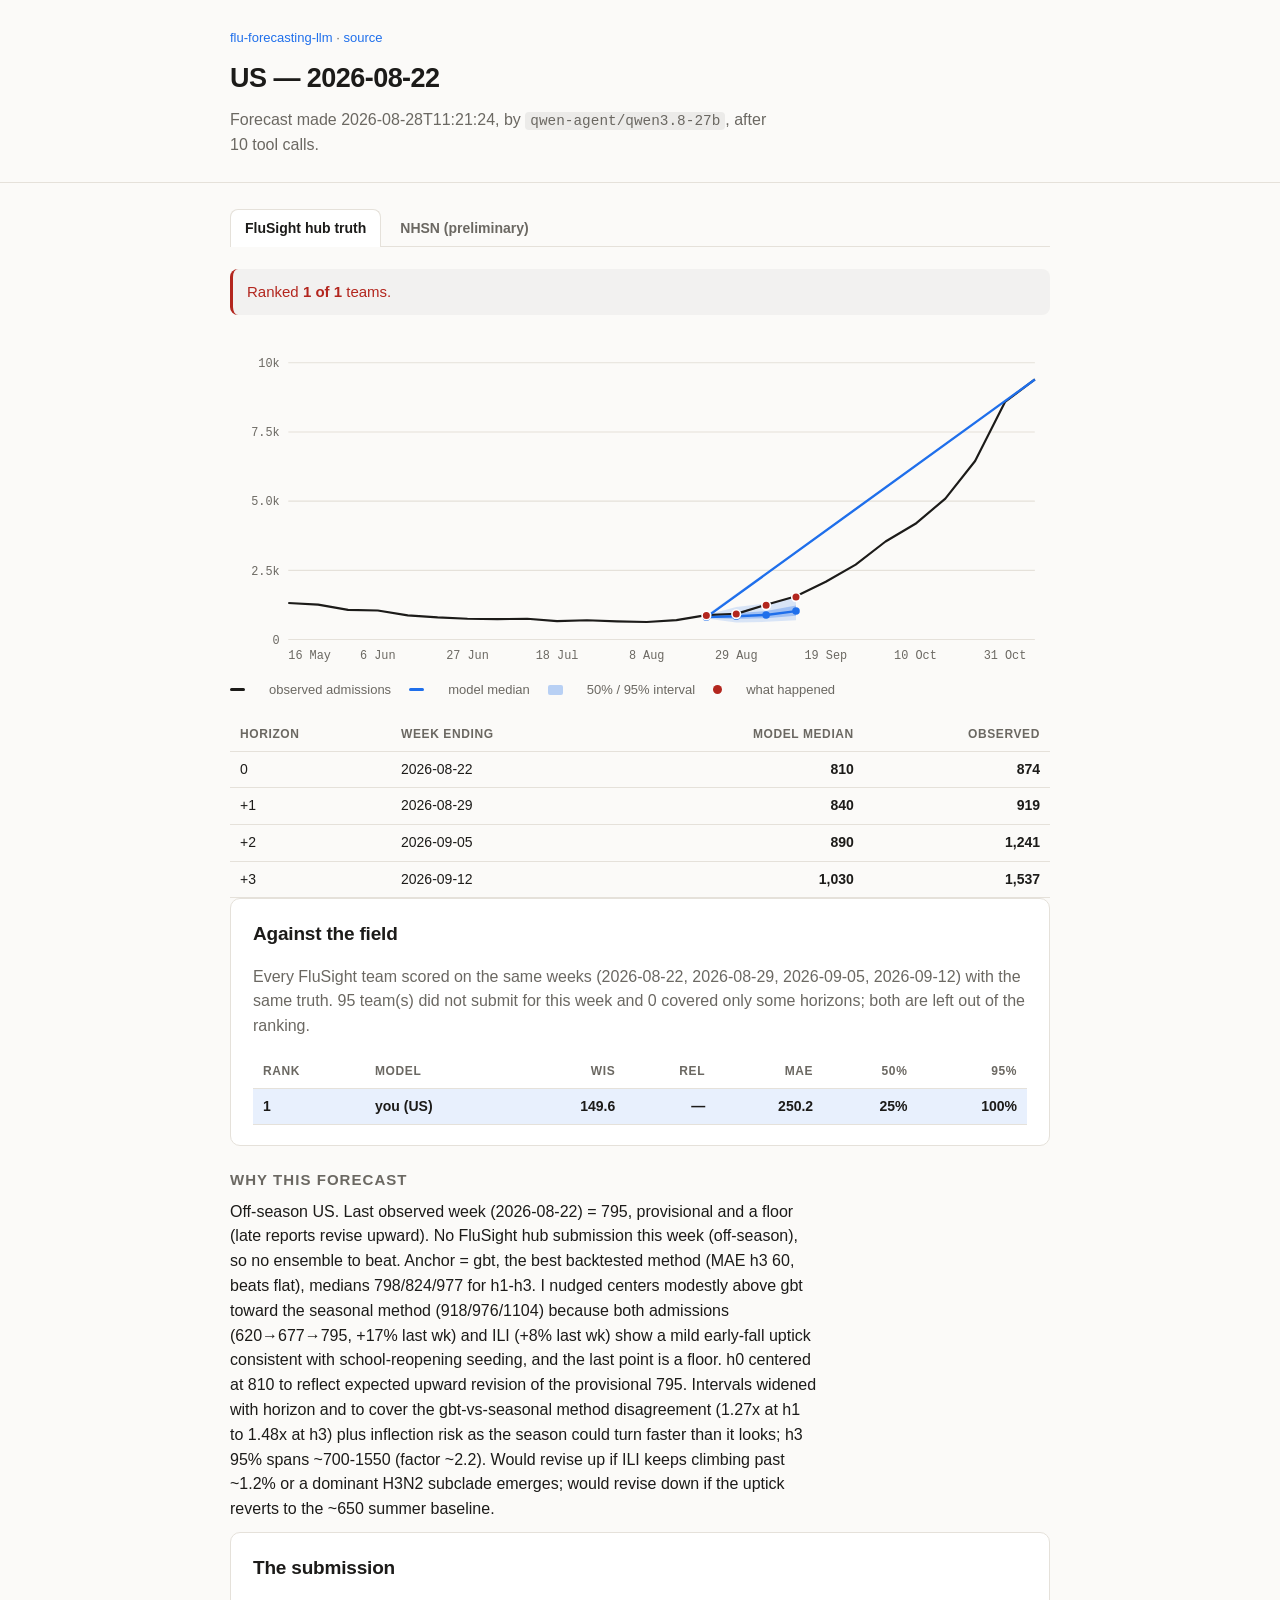
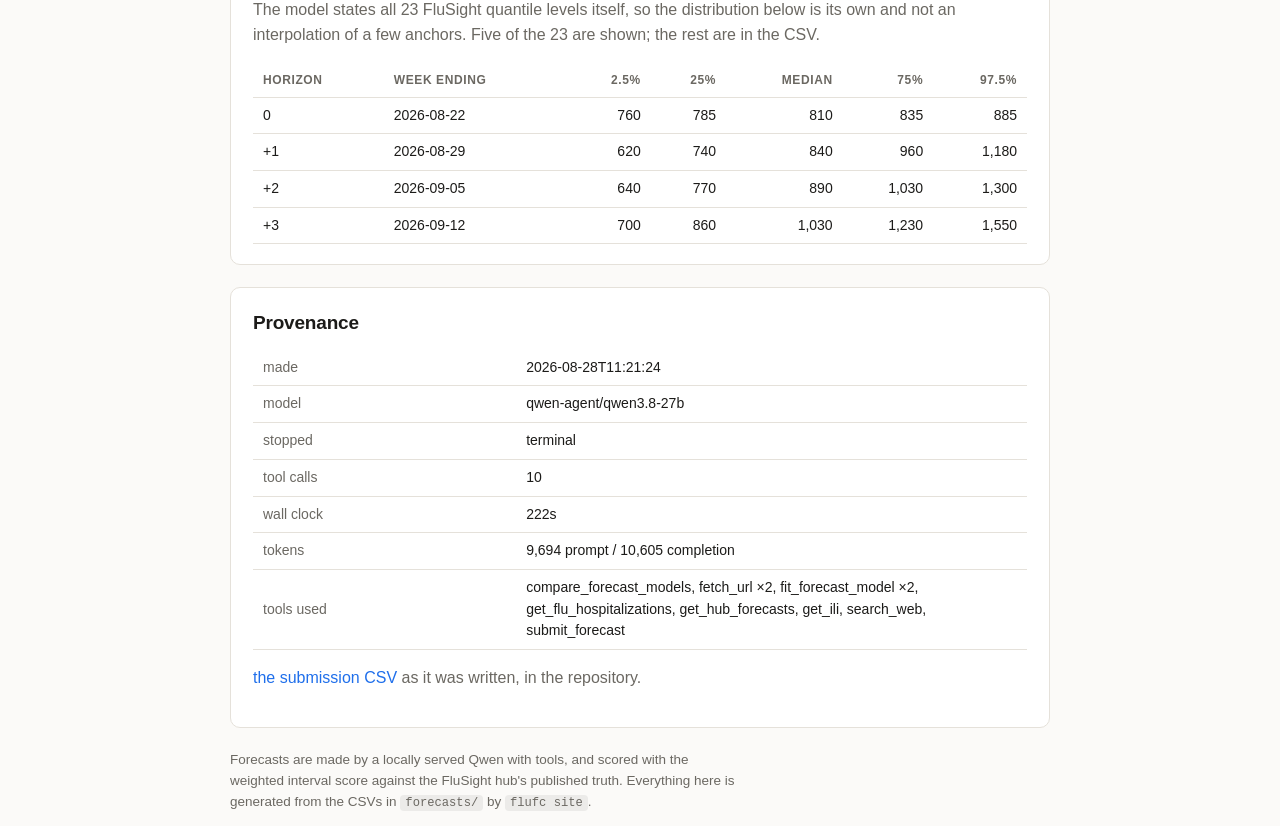
==== commit aaea0b27: "site: refresh standings 2026-11-12" ====
--- a/docs/f/2026-08-22-US.html
+++ b/docs/f/2026-08-22-US.html
@@ -55,37 +55,35 @@
 <svg viewBox="0 0 760 320" class="chart" role="img" aria-label="US forecast from 2026-08-22">
 <line class="grid" x1="54" y1="286.0" x2="746" y2="286.0"/>
 <text class="axis" x="46" y="290.0" text-anchor="end">0</text>
-<line class="grid" x1="54" y1="227.5" x2="746" y2="227.5"/>
-<text class="axis" x="46" y="231.5" text-anchor="end">2.0k</text>
-<line class="grid" x1="54" y1="169.0" x2="746" y2="169.0"/>
-<text class="axis" x="46" y="173.0" text-anchor="end">4.0k</text>
-<line class="grid" x1="54" y1="110.6" x2="746" y2="110.6"/>
-<text class="axis" x="46" y="114.6" text-anchor="end">6.0k</text>
-<line class="grid" x1="54" y1="52.1" x2="746" y2="52.1"/>
-<text class="axis" x="46" y="56.1" text-anchor="end">8.0k</text>
-<line class="grid" x1="54" y1="-6.4" x2="746" y2="-6.4"/>
-<text class="axis" x="46" y="-2.4" text-anchor="end">10k</text>
-<text class="axis" x="54.0" y="304.0" text-anchor="start">9 May</text>
-<text class="axis" x="137.0" y="304.0" text-anchor="middle">30 May</text>
-<text class="axis" x="220.1" y="304.0" text-anchor="middle">20 Jun</text>
-<text class="axis" x="303.1" y="304.0" text-anchor="middle">11 Jul</text>
-<text class="axis" x="386.2" y="304.0" text-anchor="middle">1 Aug</text>
-<text class="axis" x="469.2" y="304.0" text-anchor="middle">22 Aug</text>
-<text class="axis" x="552.2" y="304.0" text-anchor="middle">12 Sep</text>
-<text class="axis" x="635.3" y="304.0" text-anchor="middle">3 Oct</text>
-<text class="axis" x="718.3" y="304.0" text-anchor="middle">24 Oct</text>
-<polygon class="band-95" points="746.0,44.9 469.2,260.1 496.9,251.5 524.6,248.0 552.2,240.7 552.2,265.5 524.6,267.3 496.9,267.9 469.2,263.8 746.0,44.9"/>
-<polygon class="band-50" points="746.0,44.9 469.2,261.6 496.9,257.9 524.6,255.9 552.2,250.0 552.2,260.9 524.6,263.5 496.9,264.4 469.2,263.0 746.0,44.9"/>
-<polyline class="line-history" fill="none" points="54.0,242.6 81.7,247.4 109.4,249.2 137.0,254.7 164.7,255.4 192.4,260.5 220.1,262.7 247.8,264.0 275.4,264.5 303.1,264.0 330.8,266.5 358.5,265.7 386.2,266.8 413.8,267.5 441.5,265.6 469.2,260.4 496.9,259.0 524.6,249.5 552.2,240.5 579.9,225.3 607.6,207.3 635.3,183.4 663.0,165.0 690.6,139.1 718.3,100.9 746.0,44.9"/>
-<polyline class="line-median" fill="none" points="746.0,44.9 469.2,262.3 496.9,261.4 524.6,260.0 552.2,255.9"/>
-<circle class="dot-median" cx="469.2" cy="262.3" r="3.5"/>
-<circle class="dot-median" cx="496.9" cy="261.4" r="3.5"/>
-<circle class="dot-median" cx="524.6" cy="260.0" r="3.5"/>
-<circle class="dot-median" cx="552.2" cy="255.9" r="3.5"/>
-<circle class="dot-observed" cx="469.2" cy="260.4" r="4"/>
-<circle class="dot-observed" cx="496.9" cy="259.1" r="4"/>
-<circle class="dot-observed" cx="524.6" cy="249.7" r="4"/>
-<circle class="dot-observed" cx="552.2" cy="241.1" r="4"/>
+<line class="grid" x1="54" y1="221.9" x2="746" y2="221.9"/>
+<text class="axis" x="46" y="225.9" text-anchor="end">2.5k</text>
+<line class="grid" x1="54" y1="157.7" x2="746" y2="157.7"/>
+<text class="axis" x="46" y="161.7" text-anchor="end">5.0k</text>
+<line class="grid" x1="54" y1="93.6" x2="746" y2="93.6"/>
+<text class="axis" x="46" y="97.6" text-anchor="end">7.5k</text>
+<line class="grid" x1="54" y1="29.4" x2="746" y2="29.4"/>
+<text class="axis" x="46" y="33.4" text-anchor="end">10k</text>
+<text class="axis" x="54.0" y="304.0" text-anchor="start">16 May</text>
+<text class="axis" x="137.0" y="304.0" text-anchor="middle">6 Jun</text>
+<text class="axis" x="220.1" y="304.0" text-anchor="middle">27 Jun</text>
+<text class="axis" x="303.1" y="304.0" text-anchor="middle">18 Jul</text>
+<text class="axis" x="386.2" y="304.0" text-anchor="middle">8 Aug</text>
+<text class="axis" x="469.2" y="304.0" text-anchor="middle">29 Aug</text>
+<text class="axis" x="552.2" y="304.0" text-anchor="middle">19 Sep</text>
+<text class="axis" x="635.3" y="304.0" text-anchor="middle">10 Oct</text>
+<text class="axis" x="718.3" y="304.0" text-anchor="middle">31 Oct</text>
+<polygon class="band-95" points="746.0,44.9 441.5,263.3 469.2,255.7 496.9,252.6 524.6,246.2 524.6,268.0 496.9,269.6 469.2,270.1 441.5,266.5 746.0,44.9"/>
+<polygon class="band-50" points="746.0,44.9 441.5,264.6 469.2,261.4 496.9,259.6 524.6,254.4 524.6,263.9 496.9,266.2 469.2,267.0 441.5,265.9 746.0,44.9"/>
+<polyline class="line-history" fill="none" points="54.0,252.1 81.7,253.6 109.4,258.5 137.0,259.1 164.7,263.6 192.4,265.5 220.1,266.7 247.8,267.1 275.4,266.7 303.1,268.9 330.8,268.1 358.5,269.1 386.2,269.7 413.8,268.0 441.5,263.4 469.2,262.2 496.9,253.8 524.6,245.8 552.2,232.4 579.9,216.5 607.6,195.1 635.3,178.7 663.0,155.4 690.6,120.5 718.3,65.8 746.0,44.9"/>
+<polyline class="line-median" fill="none" points="746.0,44.9 441.5,265.2 469.2,264.4 496.9,263.2 524.6,259.6"/>
+<circle class="dot-median" cx="441.5" cy="265.2" r="3.5"/>
+<circle class="dot-median" cx="469.2" cy="264.4" r="3.5"/>
+<circle class="dot-median" cx="496.9" cy="263.2" r="3.5"/>
+<circle class="dot-median" cx="524.6" cy="259.6" r="3.5"/>
+<circle class="dot-observed" cx="441.5" cy="263.6" r="4"/>
+<circle class="dot-observed" cx="469.2" cy="262.4" r="4"/>
+<circle class="dot-observed" cx="496.9" cy="254.2" r="4"/>
+<circle class="dot-observed" cx="524.6" cy="246.6" r="4"/>
 </svg>
 <p class="legend"><span class="key k-history"></span>observed admissions <span class="key k-median"></span>model median <span class="key k-band"></span>50% / 95% interval <span class="key k-truth"></span>what happened</p>
 <div class="scroll"><table class="grid"><thead><tr><th>horizon</th><th>week ending</th><th>model median</th><th>observed</th></tr></thead><tbody><tr><td>0</td><td>2026-08-22</td><td><b>810</b></td><td><b>874</b></td></tr><tr><td>+1</td><td>2026-08-29</td><td><b>840</b></td><td><b>919</b></td></tr><tr><td>+2</td><td>2026-09-05</td><td><b>890</b></td><td><b>1,241</b></td></tr><tr><td>+3</td><td>2026-09-12</td><td><b>1,030</b></td><td><b>1,537</b></td></tr></tbody></table></div>
@@ -102,49 +100,47 @@
 </section></div>
 <div class="pane" id="pane-nhsn" data-pane="nhsn">
 <p class="status pending">Testing numbers. Scored against the latest NHSN
-   release, published through <b>2026-10-31</b>, which the
+   release, published through <b>2026-11-07</b>, which the
    CDC still revises for recent weeks. Out of season there is no FluSight field
    to rank against, so &ldquo;vs. flat&rdquo; is a flat baseline built here
    from the last NHSN week before each reference date &mdash; not
    FluSight-baseline. The hub tab is the official record.</p>
-<p class="status good"><b>4 of 4</b> horizons have NHSN data &middot; WIS <b>155.4</b> &middot; <b>0.65x</b> the flat baseline's WIS (better) &middot; 95% interval coverage 75%.</p>
+<p class="status good"><b>4 of 4</b> horizons have NHSN data &middot; WIS <b>160.5</b> &middot; <b>0.67x</b> the flat baseline's WIS (better) &middot; 95% interval coverage 75%.</p>
 <svg viewBox="0 0 760 320" class="chart" role="img" aria-label="US forecast from 2026-08-22">
 <line class="grid" x1="54" y1="286.0" x2="746" y2="286.0"/>
 <text class="axis" x="46" y="290.0" text-anchor="end">0</text>
-<line class="grid" x1="54" y1="227.5" x2="746" y2="227.5"/>
-<text class="axis" x="46" y="231.5" text-anchor="end">2.0k</text>
-<line class="grid" x1="54" y1="169.0" x2="746" y2="169.0"/>
-<text class="axis" x="46" y="173.0" text-anchor="end">4.0k</text>
-<line class="grid" x1="54" y1="110.6" x2="746" y2="110.6"/>
-<text class="axis" x="46" y="114.6" text-anchor="end">6.0k</text>
-<line class="grid" x1="54" y1="52.1" x2="746" y2="52.1"/>
-<text class="axis" x="46" y="56.1" text-anchor="end">8.0k</text>
-<line class="grid" x1="54" y1="-6.4" x2="746" y2="-6.4"/>
-<text class="axis" x="46" y="-2.4" text-anchor="end">10k</text>
-<text class="axis" x="54.0" y="304.0" text-anchor="start">9 May</text>
-<text class="axis" x="137.0" y="304.0" text-anchor="middle">30 May</text>
-<text class="axis" x="220.1" y="304.0" text-anchor="middle">20 Jun</text>
-<text class="axis" x="303.1" y="304.0" text-anchor="middle">11 Jul</text>
-<text class="axis" x="386.2" y="304.0" text-anchor="middle">1 Aug</text>
-<text class="axis" x="469.2" y="304.0" text-anchor="middle">22 Aug</text>
-<text class="axis" x="552.2" y="304.0" text-anchor="middle">12 Sep</text>
-<text class="axis" x="635.3" y="304.0" text-anchor="middle">3 Oct</text>
-<text class="axis" x="718.3" y="304.0" text-anchor="middle">24 Oct</text>
-<polygon class="band-95" points="746.0,44.9 469.2,260.1 496.9,251.5 524.6,248.0 552.2,240.7 552.2,265.5 524.6,267.3 496.9,267.9 469.2,263.8 746.0,44.9"/>
-<polygon class="band-50" points="746.0,44.9 469.2,261.6 496.9,257.9 524.6,255.9 552.2,250.0 552.2,260.9 524.6,263.5 496.9,264.4 469.2,263.0 746.0,44.9"/>
-<polyline class="line-history" fill="none" points="54.0,242.6 81.7,247.4 109.4,249.2 137.0,254.7 164.7,255.4 192.4,260.5 220.1,262.7 247.8,264.0 275.4,264.5 303.1,264.0 330.8,266.5 358.5,265.7 386.2,266.8 413.8,267.5 441.5,265.6 469.2,260.4 496.9,259.0 524.6,249.5 552.2,240.5 579.9,225.3 607.6,207.3 635.3,183.4 663.0,165.0 690.6,139.1 718.3,100.9 746.0,44.9"/>
-<polyline class="line-median" fill="none" points="746.0,44.9 469.2,262.3 496.9,261.4 524.6,260.0 552.2,255.9"/>
-<circle class="dot-median" cx="469.2" cy="262.3" r="3.5"/>
-<circle class="dot-median" cx="496.9" cy="261.4" r="3.5"/>
-<circle class="dot-median" cx="524.6" cy="260.0" r="3.5"/>
-<circle class="dot-median" cx="552.2" cy="255.9" r="3.5"/>
-<circle class="dot-observed" cx="469.2" cy="260.4" r="4"/>
-<circle class="dot-observed" cx="496.9" cy="259.0" r="4"/>
-<circle class="dot-observed" cx="524.6" cy="249.5" r="4"/>
-<circle class="dot-observed" cx="552.2" cy="240.5" r="4"/>
+<line class="grid" x1="54" y1="221.9" x2="746" y2="221.9"/>
+<text class="axis" x="46" y="225.9" text-anchor="end">2.5k</text>
+<line class="grid" x1="54" y1="157.7" x2="746" y2="157.7"/>
+<text class="axis" x="46" y="161.7" text-anchor="end">5.0k</text>
+<line class="grid" x1="54" y1="93.6" x2="746" y2="93.6"/>
+<text class="axis" x="46" y="97.6" text-anchor="end">7.5k</text>
+<line class="grid" x1="54" y1="29.4" x2="746" y2="29.4"/>
+<text class="axis" x="46" y="33.4" text-anchor="end">10k</text>
+<text class="axis" x="54.0" y="304.0" text-anchor="start">16 May</text>
+<text class="axis" x="137.0" y="304.0" text-anchor="middle">6 Jun</text>
+<text class="axis" x="220.1" y="304.0" text-anchor="middle">27 Jun</text>
+<text class="axis" x="303.1" y="304.0" text-anchor="middle">18 Jul</text>
+<text class="axis" x="386.2" y="304.0" text-anchor="middle">8 Aug</text>
+<text class="axis" x="469.2" y="304.0" text-anchor="middle">29 Aug</text>
+<text class="axis" x="552.2" y="304.0" text-anchor="middle">19 Sep</text>
+<text class="axis" x="635.3" y="304.0" text-anchor="middle">10 Oct</text>
+<text class="axis" x="718.3" y="304.0" text-anchor="middle">31 Oct</text>
+<polygon class="band-95" points="746.0,44.9 441.5,263.3 469.2,255.7 496.9,252.6 524.6,246.2 524.6,268.0 496.9,269.6 469.2,270.1 441.5,266.5 746.0,44.9"/>
+<polygon class="band-50" points="746.0,44.9 441.5,264.6 469.2,261.4 496.9,259.6 524.6,254.4 524.6,263.9 496.9,266.2 469.2,267.0 441.5,265.9 746.0,44.9"/>
+<polyline class="line-history" fill="none" points="54.0,252.1 81.7,253.6 109.4,258.5 137.0,259.1 164.7,263.6 192.4,265.5 220.1,266.7 247.8,267.1 275.4,266.7 303.1,268.9 330.8,268.1 358.5,269.1 386.2,269.7 413.8,268.0 441.5,263.4 469.2,262.2 496.9,253.8 524.6,245.8 552.2,232.4 579.9,216.5 607.6,195.1 635.3,178.7 663.0,155.4 690.6,120.5 718.3,65.8 746.0,44.9"/>
+<polyline class="line-median" fill="none" points="746.0,44.9 441.5,265.2 469.2,264.4 496.9,263.2 524.6,259.6"/>
+<circle class="dot-median" cx="441.5" cy="265.2" r="3.5"/>
+<circle class="dot-median" cx="469.2" cy="264.4" r="3.5"/>
+<circle class="dot-median" cx="496.9" cy="263.2" r="3.5"/>
+<circle class="dot-median" cx="524.6" cy="259.6" r="3.5"/>
+<circle class="dot-observed" cx="441.5" cy="263.4" r="4"/>
+<circle class="dot-observed" cx="469.2" cy="262.2" r="4"/>
+<circle class="dot-observed" cx="496.9" cy="253.8" r="4"/>
+<circle class="dot-observed" cx="524.6" cy="245.8" r="4"/>
 </svg>
 <p class="legend"><span class="key k-history"></span>observed admissions <span class="key k-median"></span>model median <span class="key k-band"></span>50% / 95% interval <span class="key k-truth"></span>what happened</p>
-<div class="scroll"><table class="grid"><thead><tr><th>horizon</th><th>week ending</th><th>model median</th><th>NHSN</th><th>WIS</th><th>abs error</th><th>in 50%</th><th>in 95%</th></tr></thead><tbody><tr><td>0</td><td>2026-08-22</td><td><b>810</b></td><td><b>874</b></td><td>38.3</td><td>64</td><td><span class="bad">no</span></td><td><span class="good">yes</span></td></tr><tr><td>+1</td><td>2026-08-29</td><td><b>840</b></td><td><b>925</b></td><td>47.5</td><td>85</td><td><span class="good">yes</span></td><td><span class="good">yes</span></td></tr><tr><td>+2</td><td>2026-09-05</td><td><b>890</b></td><td><b>1,247</b></td><td>211.8</td><td>357</td><td><span class="bad">no</span></td><td><span class="good">yes</span></td></tr><tr><td>+3</td><td>2026-09-12</td><td><b>1,030</b></td><td><b>1,556</b></td><td>324.0</td><td>526</td><td><span class="bad">no</span></td><td><span class="bad">no</span></td></tr></tbody></table></div></div>
+<div class="scroll"><table class="grid"><thead><tr><th>horizon</th><th>week ending</th><th>model median</th><th>NHSN</th><th>WIS</th><th>abs error</th><th>in 50%</th><th>in 95%</th></tr></thead><tbody><tr><td>0</td><td>2026-08-22</td><td><b>810</b></td><td><b>879</b></td><td>42.4</td><td>69</td><td><span class="bad">no</span></td><td><span class="good">yes</span></td></tr><tr><td>+1</td><td>2026-08-29</td><td><b>840</b></td><td><b>927</b></td><td>48.1</td><td>87</td><td><span class="good">yes</span></td><td><span class="good">yes</span></td></tr><tr><td>+2</td><td>2026-09-05</td><td><b>890</b></td><td><b>1,256</b></td><td>219.2</td><td>366</td><td><span class="bad">no</span></td><td><span class="good">yes</span></td></tr><tr><td>+3</td><td>2026-09-12</td><td><b>1,030</b></td><td><b>1,565</b></td><td>332.2</td><td>535</td><td><span class="bad">no</span></td><td><span class="bad">no</span></td></tr></tbody></table></div></div>
 <div class="why"><h3>Why this forecast</h3><p>Off-season US. Last observed week (2026-08-22) = 795, provisional and a floor (late reports revise upward). No FluSight hub submission this week (off-season), so no ensemble to beat. Anchor = gbt, the best backtested method (MAE h3 60, beats flat), medians 798/824/977 for h1-h3. I nudged centers modestly above gbt toward the seasonal method (918/976/1104) because both admissions (620→677→795, +17% last wk) and ILI (+8% last wk) show a mild early-fall uptick consistent with school-reopening seeding, and the last point is a floor. h0 centered at 810 to reflect expected upward revision of the provisional 795. Intervals widened with horizon and to cover the gbt-vs-seasonal method disagreement (1.27x at h1 to 1.48x at h3) plus inflection risk as the season could turn faster than it looks; h3 95% spans ~700-1550 (factor ~2.2). Would revise up if ILI keeps climbing past ~1.2% or a dominant H3N2 subclade emerges; would revise down if the uptick reverts to the ~650 summer baseline.</p></div>
 
 <section class="card">
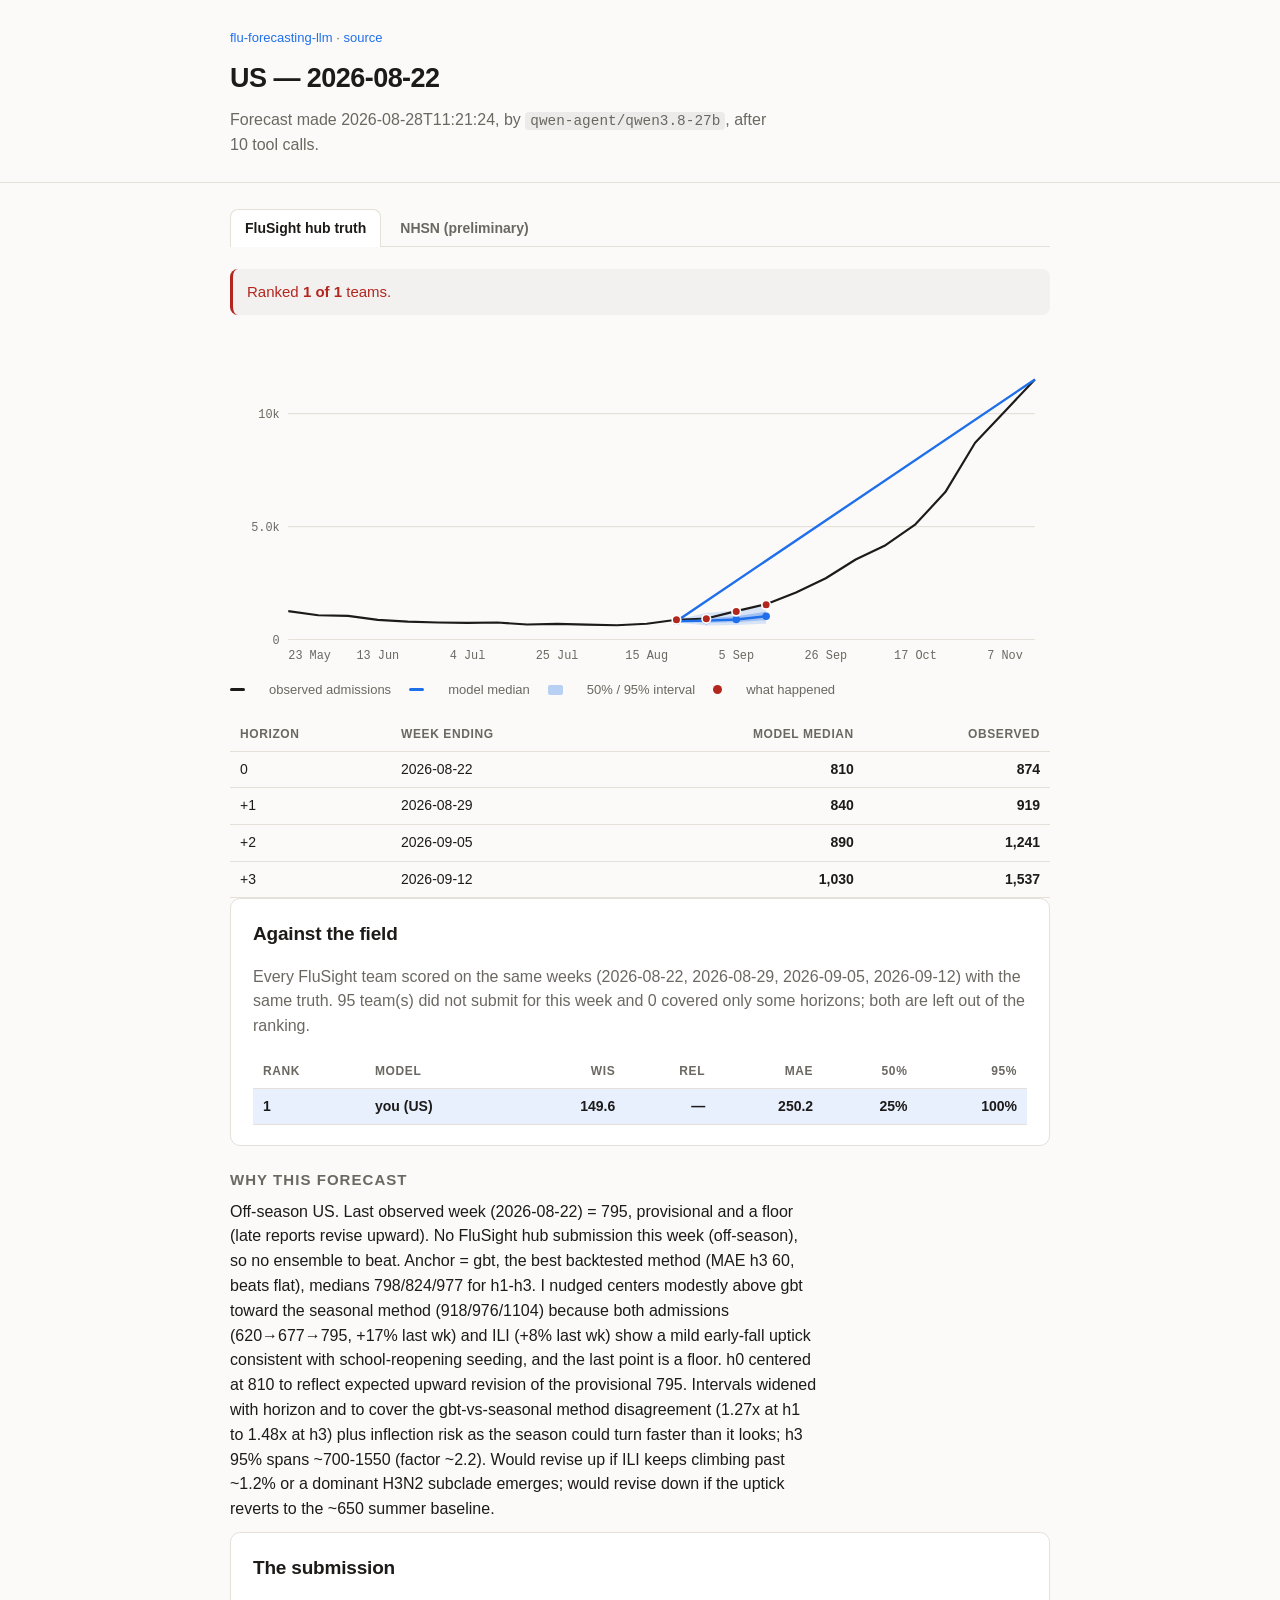
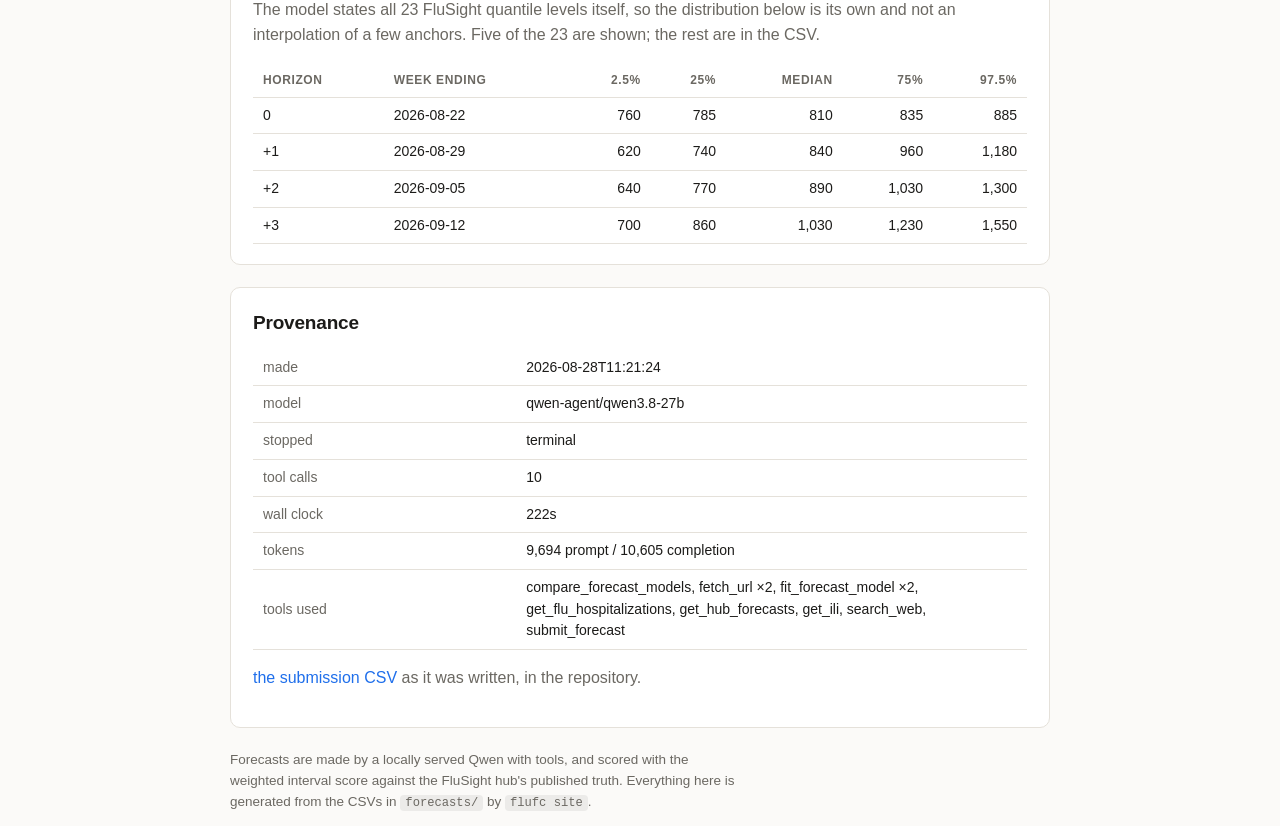
==== commit 53613125: "site: refresh standings 2026-11-18" ====
--- a/docs/f/2026-08-22-US.html
+++ b/docs/f/2026-08-22-US.html
@@ -55,35 +55,33 @@
 <svg viewBox="0 0 760 320" class="chart" role="img" aria-label="US forecast from 2026-08-22">
 <line class="grid" x1="54" y1="286.0" x2="746" y2="286.0"/>
 <text class="axis" x="46" y="290.0" text-anchor="end">0</text>
-<line class="grid" x1="54" y1="221.9" x2="746" y2="221.9"/>
-<text class="axis" x="46" y="225.9" text-anchor="end">2.5k</text>
-<line class="grid" x1="54" y1="157.7" x2="746" y2="157.7"/>
-<text class="axis" x="46" y="161.7" text-anchor="end">5.0k</text>
-<line class="grid" x1="54" y1="93.6" x2="746" y2="93.6"/>
-<text class="axis" x="46" y="97.6" text-anchor="end">7.5k</text>
-<line class="grid" x1="54" y1="29.4" x2="746" y2="29.4"/>
-<text class="axis" x="46" y="33.4" text-anchor="end">10k</text>
-<text class="axis" x="54.0" y="304.0" text-anchor="start">16 May</text>
-<text class="axis" x="137.0" y="304.0" text-anchor="middle">6 Jun</text>
-<text class="axis" x="220.1" y="304.0" text-anchor="middle">27 Jun</text>
-<text class="axis" x="303.1" y="304.0" text-anchor="middle">18 Jul</text>
-<text class="axis" x="386.2" y="304.0" text-anchor="middle">8 Aug</text>
-<text class="axis" x="469.2" y="304.0" text-anchor="middle">29 Aug</text>
-<text class="axis" x="552.2" y="304.0" text-anchor="middle">19 Sep</text>
-<text class="axis" x="635.3" y="304.0" text-anchor="middle">10 Oct</text>
-<text class="axis" x="718.3" y="304.0" text-anchor="middle">31 Oct</text>
-<polygon class="band-95" points="746.0,44.9 441.5,263.3 469.2,255.7 496.9,252.6 524.6,246.2 524.6,268.0 496.9,269.6 469.2,270.1 441.5,266.5 746.0,44.9"/>
-<polygon class="band-50" points="746.0,44.9 441.5,264.6 469.2,261.4 496.9,259.6 524.6,254.4 524.6,263.9 496.9,266.2 469.2,267.0 441.5,265.9 746.0,44.9"/>
-<polyline class="line-history" fill="none" points="54.0,252.1 81.7,253.6 109.4,258.5 137.0,259.1 164.7,263.6 192.4,265.5 220.1,266.7 247.8,267.1 275.4,266.7 303.1,268.9 330.8,268.1 358.5,269.1 386.2,269.7 413.8,268.0 441.5,263.4 469.2,262.2 496.9,253.8 524.6,245.8 552.2,232.4 579.9,216.5 607.6,195.1 635.3,178.7 663.0,155.4 690.6,120.5 718.3,65.8 746.0,44.9"/>
-<polyline class="line-median" fill="none" points="746.0,44.9 441.5,265.2 469.2,264.4 496.9,263.2 524.6,259.6"/>
-<circle class="dot-median" cx="441.5" cy="265.2" r="3.5"/>
-<circle class="dot-median" cx="469.2" cy="264.4" r="3.5"/>
-<circle class="dot-median" cx="496.9" cy="263.2" r="3.5"/>
-<circle class="dot-median" cx="524.6" cy="259.6" r="3.5"/>
-<circle class="dot-observed" cx="441.5" cy="263.6" r="4"/>
-<circle class="dot-observed" cx="469.2" cy="262.4" r="4"/>
-<circle class="dot-observed" cx="496.9" cy="254.2" r="4"/>
-<circle class="dot-observed" cx="524.6" cy="246.6" r="4"/>
+<line class="grid" x1="54" y1="181.3" x2="746" y2="181.3"/>
+<text class="axis" x="46" y="185.3" text-anchor="end">5.0k</text>
+<line class="grid" x1="54" y1="76.6" x2="746" y2="76.6"/>
+<text class="axis" x="46" y="80.6" text-anchor="end">10k</text>
+<line class="grid" x1="54" y1="-28.1" x2="746" y2="-28.1"/>
+<text class="axis" x="46" y="-24.1" text-anchor="end">15k</text>
+<text class="axis" x="54.0" y="304.0" text-anchor="start">23 May</text>
+<text class="axis" x="137.0" y="304.0" text-anchor="middle">13 Jun</text>
+<text class="axis" x="220.1" y="304.0" text-anchor="middle">4 Jul</text>
+<text class="axis" x="303.1" y="304.0" text-anchor="middle">25 Jul</text>
+<text class="axis" x="386.2" y="304.0" text-anchor="middle">15 Aug</text>
+<text class="axis" x="469.2" y="304.0" text-anchor="middle">5 Sep</text>
+<text class="axis" x="552.2" y="304.0" text-anchor="middle">26 Sep</text>
+<text class="axis" x="635.3" y="304.0" text-anchor="middle">17 Oct</text>
+<text class="axis" x="718.3" y="304.0" text-anchor="middle">7 Nov</text>
+<polygon class="band-95" points="746.0,44.9 413.8,267.5 441.5,261.3 469.2,258.8 496.9,253.5 496.9,271.3 469.2,272.6 441.5,273.0 413.8,270.1 746.0,44.9"/>
+<polygon class="band-50" points="746.0,44.9 413.8,268.5 441.5,265.9 469.2,264.4 496.9,260.2 496.9,268.0 469.2,269.9 441.5,270.5 413.8,269.6 746.0,44.9"/>
+<polyline class="line-history" fill="none" points="54.0,259.6 81.7,263.5 109.4,264.1 137.0,267.7 164.7,269.3 192.4,270.2 220.1,270.6 247.8,270.2 275.4,272.0 303.1,271.4 330.8,272.2 358.5,272.7 386.2,271.3 413.8,267.6 441.5,266.5 469.2,259.6 496.9,253.2 524.6,242.3 552.2,229.2 579.9,211.8 607.6,198.5 635.3,179.2 663.0,149.3 690.6,103.6 718.3,74.3 746.0,44.9"/>
+<polyline class="line-median" fill="none" points="746.0,44.9 413.8,269.0 441.5,268.4 469.2,267.4 496.9,264.4"/>
+<circle class="dot-median" cx="413.8" cy="269.0" r="3.5"/>
+<circle class="dot-median" cx="441.5" cy="268.4" r="3.5"/>
+<circle class="dot-median" cx="469.2" cy="267.4" r="3.5"/>
+<circle class="dot-median" cx="496.9" cy="264.4" r="3.5"/>
+<circle class="dot-observed" cx="413.8" cy="267.7" r="4"/>
+<circle class="dot-observed" cx="441.5" cy="266.8" r="4"/>
+<circle class="dot-observed" cx="469.2" cy="260.0" r="4"/>
+<circle class="dot-observed" cx="496.9" cy="253.8" r="4"/>
 </svg>
 <p class="legend"><span class="key k-history"></span>observed admissions <span class="key k-median"></span>model median <span class="key k-band"></span>50% / 95% interval <span class="key k-truth"></span>what happened</p>
 <div class="scroll"><table class="grid"><thead><tr><th>horizon</th><th>week ending</th><th>model median</th><th>observed</th></tr></thead><tbody><tr><td>0</td><td>2026-08-22</td><td><b>810</b></td><td><b>874</b></td></tr><tr><td>+1</td><td>2026-08-29</td><td><b>840</b></td><td><b>919</b></td></tr><tr><td>+2</td><td>2026-09-05</td><td><b>890</b></td><td><b>1,241</b></td></tr><tr><td>+3</td><td>2026-09-12</td><td><b>1,030</b></td><td><b>1,537</b></td></tr></tbody></table></div>
@@ -100,47 +98,45 @@
 </section></div>
 <div class="pane" id="pane-nhsn" data-pane="nhsn">
 <p class="status pending">Testing numbers. Scored against the latest NHSN
-   release, published through <b>2026-11-07</b>, which the
+   release, published through <b>2026-11-14</b>, which the
    CDC still revises for recent weeks. Out of season there is no FluSight field
    to rank against, so &ldquo;vs. flat&rdquo; is a flat baseline built here
    from the last NHSN week before each reference date &mdash; not
    FluSight-baseline. The hub tab is the official record.</p>
-<p class="status good"><b>4 of 4</b> horizons have NHSN data &middot; WIS <b>160.5</b> &middot; <b>0.67x</b> the flat baseline's WIS (better) &middot; 95% interval coverage 75%.</p>
+<p class="status good"><b>4 of 4</b> horizons have NHSN data &middot; WIS <b>161.8</b> &middot; <b>0.67x</b> the flat baseline's WIS (better) &middot; 95% interval coverage 75%.</p>
 <svg viewBox="0 0 760 320" class="chart" role="img" aria-label="US forecast from 2026-08-22">
 <line class="grid" x1="54" y1="286.0" x2="746" y2="286.0"/>
 <text class="axis" x="46" y="290.0" text-anchor="end">0</text>
-<line class="grid" x1="54" y1="221.9" x2="746" y2="221.9"/>
-<text class="axis" x="46" y="225.9" text-anchor="end">2.5k</text>
-<line class="grid" x1="54" y1="157.7" x2="746" y2="157.7"/>
-<text class="axis" x="46" y="161.7" text-anchor="end">5.0k</text>
-<line class="grid" x1="54" y1="93.6" x2="746" y2="93.6"/>
-<text class="axis" x="46" y="97.6" text-anchor="end">7.5k</text>
-<line class="grid" x1="54" y1="29.4" x2="746" y2="29.4"/>
-<text class="axis" x="46" y="33.4" text-anchor="end">10k</text>
-<text class="axis" x="54.0" y="304.0" text-anchor="start">16 May</text>
-<text class="axis" x="137.0" y="304.0" text-anchor="middle">6 Jun</text>
-<text class="axis" x="220.1" y="304.0" text-anchor="middle">27 Jun</text>
-<text class="axis" x="303.1" y="304.0" text-anchor="middle">18 Jul</text>
-<text class="axis" x="386.2" y="304.0" text-anchor="middle">8 Aug</text>
-<text class="axis" x="469.2" y="304.0" text-anchor="middle">29 Aug</text>
-<text class="axis" x="552.2" y="304.0" text-anchor="middle">19 Sep</text>
-<text class="axis" x="635.3" y="304.0" text-anchor="middle">10 Oct</text>
-<text class="axis" x="718.3" y="304.0" text-anchor="middle">31 Oct</text>
-<polygon class="band-95" points="746.0,44.9 441.5,263.3 469.2,255.7 496.9,252.6 524.6,246.2 524.6,268.0 496.9,269.6 469.2,270.1 441.5,266.5 746.0,44.9"/>
-<polygon class="band-50" points="746.0,44.9 441.5,264.6 469.2,261.4 496.9,259.6 524.6,254.4 524.6,263.9 496.9,266.2 469.2,267.0 441.5,265.9 746.0,44.9"/>
-<polyline class="line-history" fill="none" points="54.0,252.1 81.7,253.6 109.4,258.5 137.0,259.1 164.7,263.6 192.4,265.5 220.1,266.7 247.8,267.1 275.4,266.7 303.1,268.9 330.8,268.1 358.5,269.1 386.2,269.7 413.8,268.0 441.5,263.4 469.2,262.2 496.9,253.8 524.6,245.8 552.2,232.4 579.9,216.5 607.6,195.1 635.3,178.7 663.0,155.4 690.6,120.5 718.3,65.8 746.0,44.9"/>
-<polyline class="line-median" fill="none" points="746.0,44.9 441.5,265.2 469.2,264.4 496.9,263.2 524.6,259.6"/>
-<circle class="dot-median" cx="441.5" cy="265.2" r="3.5"/>
-<circle class="dot-median" cx="469.2" cy="264.4" r="3.5"/>
-<circle class="dot-median" cx="496.9" cy="263.2" r="3.5"/>
-<circle class="dot-median" cx="524.6" cy="259.6" r="3.5"/>
-<circle class="dot-observed" cx="441.5" cy="263.4" r="4"/>
-<circle class="dot-observed" cx="469.2" cy="262.2" r="4"/>
-<circle class="dot-observed" cx="496.9" cy="253.8" r="4"/>
-<circle class="dot-observed" cx="524.6" cy="245.8" r="4"/>
+<line class="grid" x1="54" y1="181.3" x2="746" y2="181.3"/>
+<text class="axis" x="46" y="185.3" text-anchor="end">5.0k</text>
+<line class="grid" x1="54" y1="76.6" x2="746" y2="76.6"/>
+<text class="axis" x="46" y="80.6" text-anchor="end">10k</text>
+<line class="grid" x1="54" y1="-28.1" x2="746" y2="-28.1"/>
+<text class="axis" x="46" y="-24.1" text-anchor="end">15k</text>
+<text class="axis" x="54.0" y="304.0" text-anchor="start">23 May</text>
+<text class="axis" x="137.0" y="304.0" text-anchor="middle">13 Jun</text>
+<text class="axis" x="220.1" y="304.0" text-anchor="middle">4 Jul</text>
+<text class="axis" x="303.1" y="304.0" text-anchor="middle">25 Jul</text>
+<text class="axis" x="386.2" y="304.0" text-anchor="middle">15 Aug</text>
+<text class="axis" x="469.2" y="304.0" text-anchor="middle">5 Sep</text>
+<text class="axis" x="552.2" y="304.0" text-anchor="middle">26 Sep</text>
+<text class="axis" x="635.3" y="304.0" text-anchor="middle">17 Oct</text>
+<text class="axis" x="718.3" y="304.0" text-anchor="middle">7 Nov</text>
+<polygon class="band-95" points="746.0,44.9 413.8,267.5 441.5,261.3 469.2,258.8 496.9,253.5 496.9,271.3 469.2,272.6 441.5,273.0 413.8,270.1 746.0,44.9"/>
+<polygon class="band-50" points="746.0,44.9 413.8,268.5 441.5,265.9 469.2,264.4 496.9,260.2 496.9,268.0 469.2,269.9 441.5,270.5 413.8,269.6 746.0,44.9"/>
+<polyline class="line-history" fill="none" points="54.0,259.6 81.7,263.5 109.4,264.1 137.0,267.7 164.7,269.3 192.4,270.2 220.1,270.6 247.8,270.2 275.4,272.0 303.1,271.4 330.8,272.2 358.5,272.7 386.2,271.3 413.8,267.6 441.5,266.5 469.2,259.6 496.9,253.2 524.6,242.3 552.2,229.2 579.9,211.8 607.6,198.5 635.3,179.2 663.0,149.3 690.6,103.6 718.3,74.3 746.0,44.9"/>
+<polyline class="line-median" fill="none" points="746.0,44.9 413.8,269.0 441.5,268.4 469.2,267.4 496.9,264.4"/>
+<circle class="dot-median" cx="413.8" cy="269.0" r="3.5"/>
+<circle class="dot-median" cx="441.5" cy="268.4" r="3.5"/>
+<circle class="dot-median" cx="469.2" cy="267.4" r="3.5"/>
+<circle class="dot-median" cx="496.9" cy="264.4" r="3.5"/>
+<circle class="dot-observed" cx="413.8" cy="267.6" r="4"/>
+<circle class="dot-observed" cx="441.5" cy="266.5" r="4"/>
+<circle class="dot-observed" cx="469.2" cy="259.6" r="4"/>
+<circle class="dot-observed" cx="496.9" cy="253.2" r="4"/>
 </svg>
 <p class="legend"><span class="key k-history"></span>observed admissions <span class="key k-median"></span>model median <span class="key k-band"></span>50% / 95% interval <span class="key k-truth"></span>what happened</p>
-<div class="scroll"><table class="grid"><thead><tr><th>horizon</th><th>week ending</th><th>model median</th><th>NHSN</th><th>WIS</th><th>abs error</th><th>in 50%</th><th>in 95%</th></tr></thead><tbody><tr><td>0</td><td>2026-08-22</td><td><b>810</b></td><td><b>879</b></td><td>42.4</td><td>69</td><td><span class="bad">no</span></td><td><span class="good">yes</span></td></tr><tr><td>+1</td><td>2026-08-29</td><td><b>840</b></td><td><b>927</b></td><td>48.1</td><td>87</td><td><span class="good">yes</span></td><td><span class="good">yes</span></td></tr><tr><td>+2</td><td>2026-09-05</td><td><b>890</b></td><td><b>1,256</b></td><td>219.2</td><td>366</td><td><span class="bad">no</span></td><td><span class="good">yes</span></td></tr><tr><td>+3</td><td>2026-09-12</td><td><b>1,030</b></td><td><b>1,565</b></td><td>332.2</td><td>535</td><td><span class="bad">no</span></td><td><span class="bad">no</span></td></tr></tbody></table></div></div>
+<div class="scroll"><table class="grid"><thead><tr><th>horizon</th><th>week ending</th><th>model median</th><th>NHSN</th><th>WIS</th><th>abs error</th><th>in 50%</th><th>in 95%</th></tr></thead><tbody><tr><td>0</td><td>2026-08-22</td><td><b>810</b></td><td><b>879</b></td><td>42.4</td><td>69</td><td><span class="bad">no</span></td><td><span class="good">yes</span></td></tr><tr><td>+1</td><td>2026-08-29</td><td><b>840</b></td><td><b>930</b></td><td>49.0</td><td>90</td><td><span class="good">yes</span></td><td><span class="good">yes</span></td></tr><tr><td>+2</td><td>2026-09-05</td><td><b>890</b></td><td><b>1,259</b></td><td>221.7</td><td>369</td><td><span class="bad">no</span></td><td><span class="good">yes</span></td></tr><tr><td>+3</td><td>2026-09-12</td><td><b>1,030</b></td><td><b>1,567</b></td><td>334.0</td><td>537</td><td><span class="bad">no</span></td><td><span class="bad">no</span></td></tr></tbody></table></div></div>
 <div class="why"><h3>Why this forecast</h3><p>Off-season US. Last observed week (2026-08-22) = 795, provisional and a floor (late reports revise upward). No FluSight hub submission this week (off-season), so no ensemble to beat. Anchor = gbt, the best backtested method (MAE h3 60, beats flat), medians 798/824/977 for h1-h3. I nudged centers modestly above gbt toward the seasonal method (918/976/1104) because both admissions (620→677→795, +17% last wk) and ILI (+8% last wk) show a mild early-fall uptick consistent with school-reopening seeding, and the last point is a floor. h0 centered at 810 to reflect expected upward revision of the provisional 795. Intervals widened with horizon and to cover the gbt-vs-seasonal method disagreement (1.27x at h1 to 1.48x at h3) plus inflection risk as the season could turn faster than it looks; h3 95% spans ~700-1550 (factor ~2.2). Would revise up if ILI keeps climbing past ~1.2% or a dominant H3N2 subclade emerges; would revise down if the uptick reverts to the ~650 summer baseline.</p></div>
 
 <section class="card">
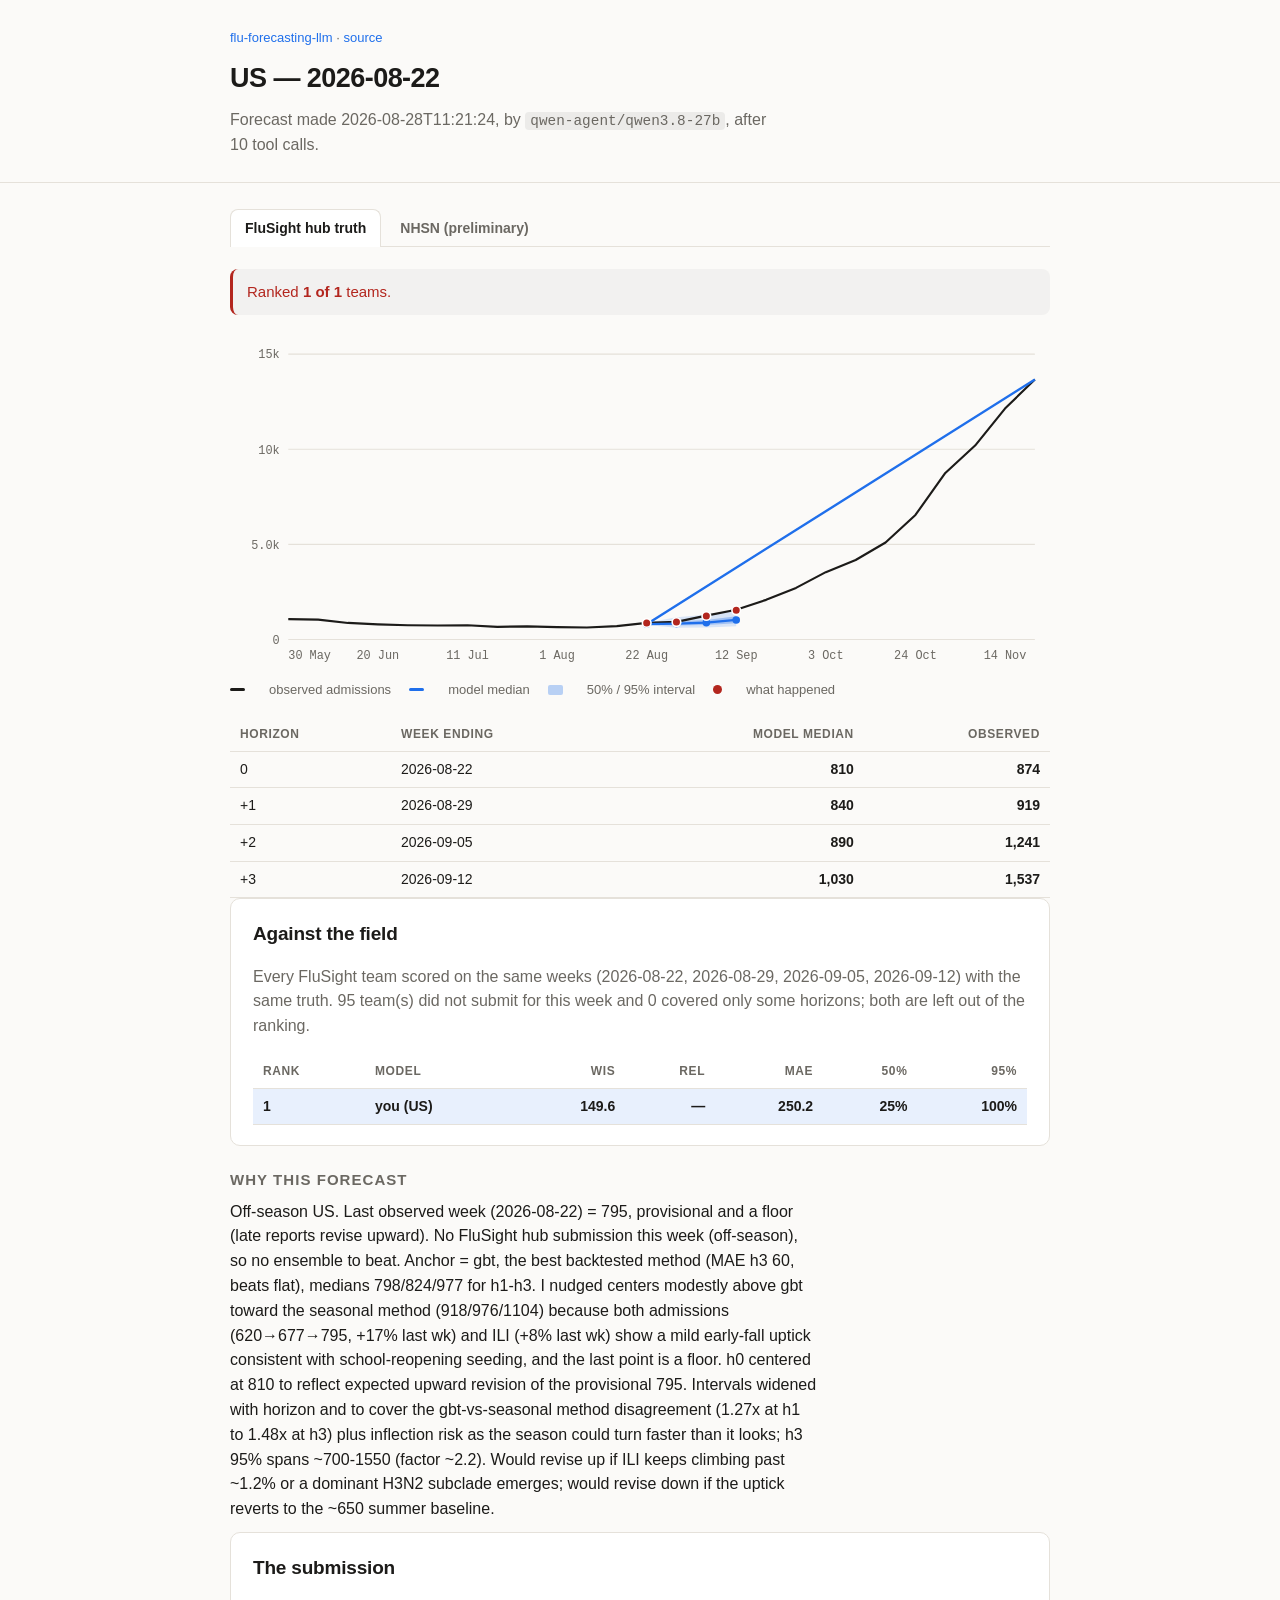
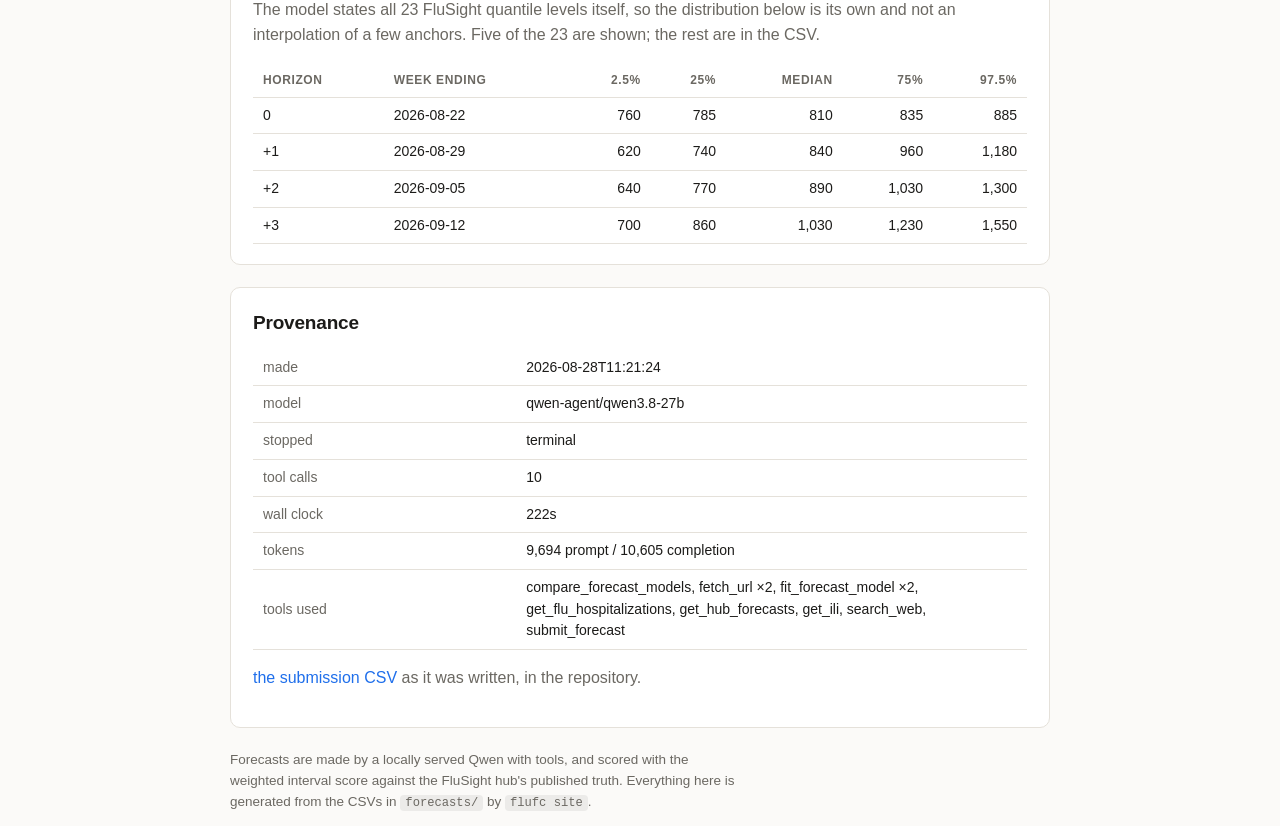
==== commit 96ff99e3: "site: refresh standings 2026-11-25" ====
--- a/docs/f/2026-08-22-US.html
+++ b/docs/f/2026-08-22-US.html
@@ -55,33 +55,33 @@
 <svg viewBox="0 0 760 320" class="chart" role="img" aria-label="US forecast from 2026-08-22">
 <line class="grid" x1="54" y1="286.0" x2="746" y2="286.0"/>
 <text class="axis" x="46" y="290.0" text-anchor="end">0</text>
-<line class="grid" x1="54" y1="181.3" x2="746" y2="181.3"/>
-<text class="axis" x="46" y="185.3" text-anchor="end">5.0k</text>
-<line class="grid" x1="54" y1="76.6" x2="746" y2="76.6"/>
-<text class="axis" x="46" y="80.6" text-anchor="end">10k</text>
-<line class="grid" x1="54" y1="-28.1" x2="746" y2="-28.1"/>
-<text class="axis" x="46" y="-24.1" text-anchor="end">15k</text>
-<text class="axis" x="54.0" y="304.0" text-anchor="start">23 May</text>
-<text class="axis" x="137.0" y="304.0" text-anchor="middle">13 Jun</text>
-<text class="axis" x="220.1" y="304.0" text-anchor="middle">4 Jul</text>
-<text class="axis" x="303.1" y="304.0" text-anchor="middle">25 Jul</text>
-<text class="axis" x="386.2" y="304.0" text-anchor="middle">15 Aug</text>
-<text class="axis" x="469.2" y="304.0" text-anchor="middle">5 Sep</text>
-<text class="axis" x="552.2" y="304.0" text-anchor="middle">26 Sep</text>
-<text class="axis" x="635.3" y="304.0" text-anchor="middle">17 Oct</text>
-<text class="axis" x="718.3" y="304.0" text-anchor="middle">7 Nov</text>
-<polygon class="band-95" points="746.0,44.9 413.8,267.5 441.5,261.3 469.2,258.8 496.9,253.5 496.9,271.3 469.2,272.6 441.5,273.0 413.8,270.1 746.0,44.9"/>
-<polygon class="band-50" points="746.0,44.9 413.8,268.5 441.5,265.9 469.2,264.4 496.9,260.2 496.9,268.0 469.2,269.9 441.5,270.5 413.8,269.6 746.0,44.9"/>
-<polyline class="line-history" fill="none" points="54.0,259.6 81.7,263.5 109.4,264.1 137.0,267.7 164.7,269.3 192.4,270.2 220.1,270.6 247.8,270.2 275.4,272.0 303.1,271.4 330.8,272.2 358.5,272.7 386.2,271.3 413.8,267.6 441.5,266.5 469.2,259.6 496.9,253.2 524.6,242.3 552.2,229.2 579.9,211.8 607.6,198.5 635.3,179.2 663.0,149.3 690.6,103.6 718.3,74.3 746.0,44.9"/>
-<polyline class="line-median" fill="none" points="746.0,44.9 413.8,269.0 441.5,268.4 469.2,267.4 496.9,264.4"/>
-<circle class="dot-median" cx="413.8" cy="269.0" r="3.5"/>
-<circle class="dot-median" cx="441.5" cy="268.4" r="3.5"/>
-<circle class="dot-median" cx="469.2" cy="267.4" r="3.5"/>
-<circle class="dot-median" cx="496.9" cy="264.4" r="3.5"/>
-<circle class="dot-observed" cx="413.8" cy="267.7" r="4"/>
-<circle class="dot-observed" cx="441.5" cy="266.8" r="4"/>
-<circle class="dot-observed" cx="469.2" cy="260.0" r="4"/>
-<circle class="dot-observed" cx="496.9" cy="253.8" r="4"/>
+<line class="grid" x1="54" y1="197.8" x2="746" y2="197.8"/>
+<text class="axis" x="46" y="201.8" text-anchor="end">5.0k</text>
+<line class="grid" x1="54" y1="109.6" x2="746" y2="109.6"/>
+<text class="axis" x="46" y="113.6" text-anchor="end">10k</text>
+<line class="grid" x1="54" y1="21.4" x2="746" y2="21.4"/>
+<text class="axis" x="46" y="25.4" text-anchor="end">15k</text>
+<text class="axis" x="54.0" y="304.0" text-anchor="start">30 May</text>
+<text class="axis" x="137.0" y="304.0" text-anchor="middle">20 Jun</text>
+<text class="axis" x="220.1" y="304.0" text-anchor="middle">11 Jul</text>
+<text class="axis" x="303.1" y="304.0" text-anchor="middle">1 Aug</text>
+<text class="axis" x="386.2" y="304.0" text-anchor="middle">22 Aug</text>
+<text class="axis" x="469.2" y="304.0" text-anchor="middle">12 Sep</text>
+<text class="axis" x="552.2" y="304.0" text-anchor="middle">3 Oct</text>
+<text class="axis" x="635.3" y="304.0" text-anchor="middle">24 Oct</text>
+<text class="axis" x="718.3" y="304.0" text-anchor="middle">14 Nov</text>
+<polygon class="band-95" points="746.0,44.9 386.2,270.4 413.8,265.2 441.5,263.1 469.2,258.7 469.2,273.7 441.5,274.7 413.8,275.1 386.2,272.6 746.0,44.9"/>
+<polygon class="band-50" points="746.0,44.9 386.2,271.3 413.8,269.1 441.5,267.8 469.2,264.3 469.2,270.8 441.5,272.4 413.8,272.9 386.2,272.2 746.0,44.9"/>
+<polyline class="line-history" fill="none" points="54.0,267.1 81.7,267.5 109.4,270.6 137.0,271.9 164.7,272.7 192.4,273.0 220.1,272.7 247.8,274.2 275.4,273.7 303.1,274.4 330.8,274.8 358.5,273.6 386.2,270.5 413.8,269.6 441.5,263.8 469.2,258.4 496.9,249.2 524.6,238.1 552.2,223.5 579.9,212.2 607.6,196.0 635.3,170.5 663.0,131.6 690.6,106.2 718.3,71.9 746.0,44.9"/>
+<polyline class="line-median" fill="none" points="746.0,44.9 386.2,271.7 413.8,271.2 441.5,270.3 469.2,267.8"/>
+<circle class="dot-median" cx="386.2" cy="271.7" r="3.5"/>
+<circle class="dot-median" cx="413.8" cy="271.2" r="3.5"/>
+<circle class="dot-median" cx="441.5" cy="270.3" r="3.5"/>
+<circle class="dot-median" cx="469.2" cy="267.8" r="3.5"/>
+<circle class="dot-observed" cx="386.2" cy="270.6" r="4"/>
+<circle class="dot-observed" cx="413.8" cy="269.8" r="4"/>
+<circle class="dot-observed" cx="441.5" cy="264.1" r="4"/>
+<circle class="dot-observed" cx="469.2" cy="258.9" r="4"/>
 </svg>
 <p class="legend"><span class="key k-history"></span>observed admissions <span class="key k-median"></span>model median <span class="key k-band"></span>50% / 95% interval <span class="key k-truth"></span>what happened</p>
 <div class="scroll"><table class="grid"><thead><tr><th>horizon</th><th>week ending</th><th>model median</th><th>observed</th></tr></thead><tbody><tr><td>0</td><td>2026-08-22</td><td><b>810</b></td><td><b>874</b></td></tr><tr><td>+1</td><td>2026-08-29</td><td><b>840</b></td><td><b>919</b></td></tr><tr><td>+2</td><td>2026-09-05</td><td><b>890</b></td><td><b>1,241</b></td></tr><tr><td>+3</td><td>2026-09-12</td><td><b>1,030</b></td><td><b>1,537</b></td></tr></tbody></table></div>
@@ -98,7 +98,7 @@
 </section></div>
 <div class="pane" id="pane-nhsn" data-pane="nhsn">
 <p class="status pending">Testing numbers. Scored against the latest NHSN
-   release, published through <b>2026-11-14</b>, which the
+   release, published through <b>2026-11-21</b>, which the
    CDC still revises for recent weeks. Out of season there is no FluSight field
    to rank against, so &ldquo;vs. flat&rdquo; is a flat baseline built here
    from the last NHSN week before each reference date &mdash; not
@@ -107,33 +107,33 @@
 <svg viewBox="0 0 760 320" class="chart" role="img" aria-label="US forecast from 2026-08-22">
 <line class="grid" x1="54" y1="286.0" x2="746" y2="286.0"/>
 <text class="axis" x="46" y="290.0" text-anchor="end">0</text>
-<line class="grid" x1="54" y1="181.3" x2="746" y2="181.3"/>
-<text class="axis" x="46" y="185.3" text-anchor="end">5.0k</text>
-<line class="grid" x1="54" y1="76.6" x2="746" y2="76.6"/>
-<text class="axis" x="46" y="80.6" text-anchor="end">10k</text>
-<line class="grid" x1="54" y1="-28.1" x2="746" y2="-28.1"/>
-<text class="axis" x="46" y="-24.1" text-anchor="end">15k</text>
-<text class="axis" x="54.0" y="304.0" text-anchor="start">23 May</text>
-<text class="axis" x="137.0" y="304.0" text-anchor="middle">13 Jun</text>
-<text class="axis" x="220.1" y="304.0" text-anchor="middle">4 Jul</text>
-<text class="axis" x="303.1" y="304.0" text-anchor="middle">25 Jul</text>
-<text class="axis" x="386.2" y="304.0" text-anchor="middle">15 Aug</text>
-<text class="axis" x="469.2" y="304.0" text-anchor="middle">5 Sep</text>
-<text class="axis" x="552.2" y="304.0" text-anchor="middle">26 Sep</text>
-<text class="axis" x="635.3" y="304.0" text-anchor="middle">17 Oct</text>
-<text class="axis" x="718.3" y="304.0" text-anchor="middle">7 Nov</text>
-<polygon class="band-95" points="746.0,44.9 413.8,267.5 441.5,261.3 469.2,258.8 496.9,253.5 496.9,271.3 469.2,272.6 441.5,273.0 413.8,270.1 746.0,44.9"/>
-<polygon class="band-50" points="746.0,44.9 413.8,268.5 441.5,265.9 469.2,264.4 496.9,260.2 496.9,268.0 469.2,269.9 441.5,270.5 413.8,269.6 746.0,44.9"/>
-<polyline class="line-history" fill="none" points="54.0,259.6 81.7,263.5 109.4,264.1 137.0,267.7 164.7,269.3 192.4,270.2 220.1,270.6 247.8,270.2 275.4,272.0 303.1,271.4 330.8,272.2 358.5,272.7 386.2,271.3 413.8,267.6 441.5,266.5 469.2,259.6 496.9,253.2 524.6,242.3 552.2,229.2 579.9,211.8 607.6,198.5 635.3,179.2 663.0,149.3 690.6,103.6 718.3,74.3 746.0,44.9"/>
-<polyline class="line-median" fill="none" points="746.0,44.9 413.8,269.0 441.5,268.4 469.2,267.4 496.9,264.4"/>
-<circle class="dot-median" cx="413.8" cy="269.0" r="3.5"/>
-<circle class="dot-median" cx="441.5" cy="268.4" r="3.5"/>
-<circle class="dot-median" cx="469.2" cy="267.4" r="3.5"/>
-<circle class="dot-median" cx="496.9" cy="264.4" r="3.5"/>
-<circle class="dot-observed" cx="413.8" cy="267.6" r="4"/>
-<circle class="dot-observed" cx="441.5" cy="266.5" r="4"/>
-<circle class="dot-observed" cx="469.2" cy="259.6" r="4"/>
-<circle class="dot-observed" cx="496.9" cy="253.2" r="4"/>
+<line class="grid" x1="54" y1="197.8" x2="746" y2="197.8"/>
+<text class="axis" x="46" y="201.8" text-anchor="end">5.0k</text>
+<line class="grid" x1="54" y1="109.6" x2="746" y2="109.6"/>
+<text class="axis" x="46" y="113.6" text-anchor="end">10k</text>
+<line class="grid" x1="54" y1="21.4" x2="746" y2="21.4"/>
+<text class="axis" x="46" y="25.4" text-anchor="end">15k</text>
+<text class="axis" x="54.0" y="304.0" text-anchor="start">30 May</text>
+<text class="axis" x="137.0" y="304.0" text-anchor="middle">20 Jun</text>
+<text class="axis" x="220.1" y="304.0" text-anchor="middle">11 Jul</text>
+<text class="axis" x="303.1" y="304.0" text-anchor="middle">1 Aug</text>
+<text class="axis" x="386.2" y="304.0" text-anchor="middle">22 Aug</text>
+<text class="axis" x="469.2" y="304.0" text-anchor="middle">12 Sep</text>
+<text class="axis" x="552.2" y="304.0" text-anchor="middle">3 Oct</text>
+<text class="axis" x="635.3" y="304.0" text-anchor="middle">24 Oct</text>
+<text class="axis" x="718.3" y="304.0" text-anchor="middle">14 Nov</text>
+<polygon class="band-95" points="746.0,44.9 386.2,270.4 413.8,265.2 441.5,263.1 469.2,258.7 469.2,273.7 441.5,274.7 413.8,275.1 386.2,272.6 746.0,44.9"/>
+<polygon class="band-50" points="746.0,44.9 386.2,271.3 413.8,269.1 441.5,267.8 469.2,264.3 469.2,270.8 441.5,272.4 413.8,272.9 386.2,272.2 746.0,44.9"/>
+<polyline class="line-history" fill="none" points="54.0,267.1 81.7,267.5 109.4,270.6 137.0,271.9 164.7,272.7 192.4,273.0 220.1,272.7 247.8,274.2 275.4,273.7 303.1,274.4 330.8,274.8 358.5,273.6 386.2,270.5 413.8,269.6 441.5,263.8 469.2,258.4 496.9,249.2 524.6,238.1 552.2,223.5 579.9,212.2 607.6,196.0 635.3,170.5 663.0,131.6 690.6,106.2 718.3,71.9 746.0,44.9"/>
+<polyline class="line-median" fill="none" points="746.0,44.9 386.2,271.7 413.8,271.2 441.5,270.3 469.2,267.8"/>
+<circle class="dot-median" cx="386.2" cy="271.7" r="3.5"/>
+<circle class="dot-median" cx="413.8" cy="271.2" r="3.5"/>
+<circle class="dot-median" cx="441.5" cy="270.3" r="3.5"/>
+<circle class="dot-median" cx="469.2" cy="267.8" r="3.5"/>
+<circle class="dot-observed" cx="386.2" cy="270.5" r="4"/>
+<circle class="dot-observed" cx="413.8" cy="269.6" r="4"/>
+<circle class="dot-observed" cx="441.5" cy="263.8" r="4"/>
+<circle class="dot-observed" cx="469.2" cy="258.4" r="4"/>
 </svg>
 <p class="legend"><span class="key k-history"></span>observed admissions <span class="key k-median"></span>model median <span class="key k-band"></span>50% / 95% interval <span class="key k-truth"></span>what happened</p>
 <div class="scroll"><table class="grid"><thead><tr><th>horizon</th><th>week ending</th><th>model median</th><th>NHSN</th><th>WIS</th><th>abs error</th><th>in 50%</th><th>in 95%</th></tr></thead><tbody><tr><td>0</td><td>2026-08-22</td><td><b>810</b></td><td><b>879</b></td><td>42.4</td><td>69</td><td><span class="bad">no</span></td><td><span class="good">yes</span></td></tr><tr><td>+1</td><td>2026-08-29</td><td><b>840</b></td><td><b>930</b></td><td>49.0</td><td>90</td><td><span class="good">yes</span></td><td><span class="good">yes</span></td></tr><tr><td>+2</td><td>2026-09-05</td><td><b>890</b></td><td><b>1,259</b></td><td>221.7</td><td>369</td><td><span class="bad">no</span></td><td><span class="good">yes</span></td></tr><tr><td>+3</td><td>2026-09-12</td><td><b>1,030</b></td><td><b>1,567</b></td><td>334.0</td><td>537</td><td><span class="bad">no</span></td><td><span class="bad">no</span></td></tr></tbody></table></div></div>
